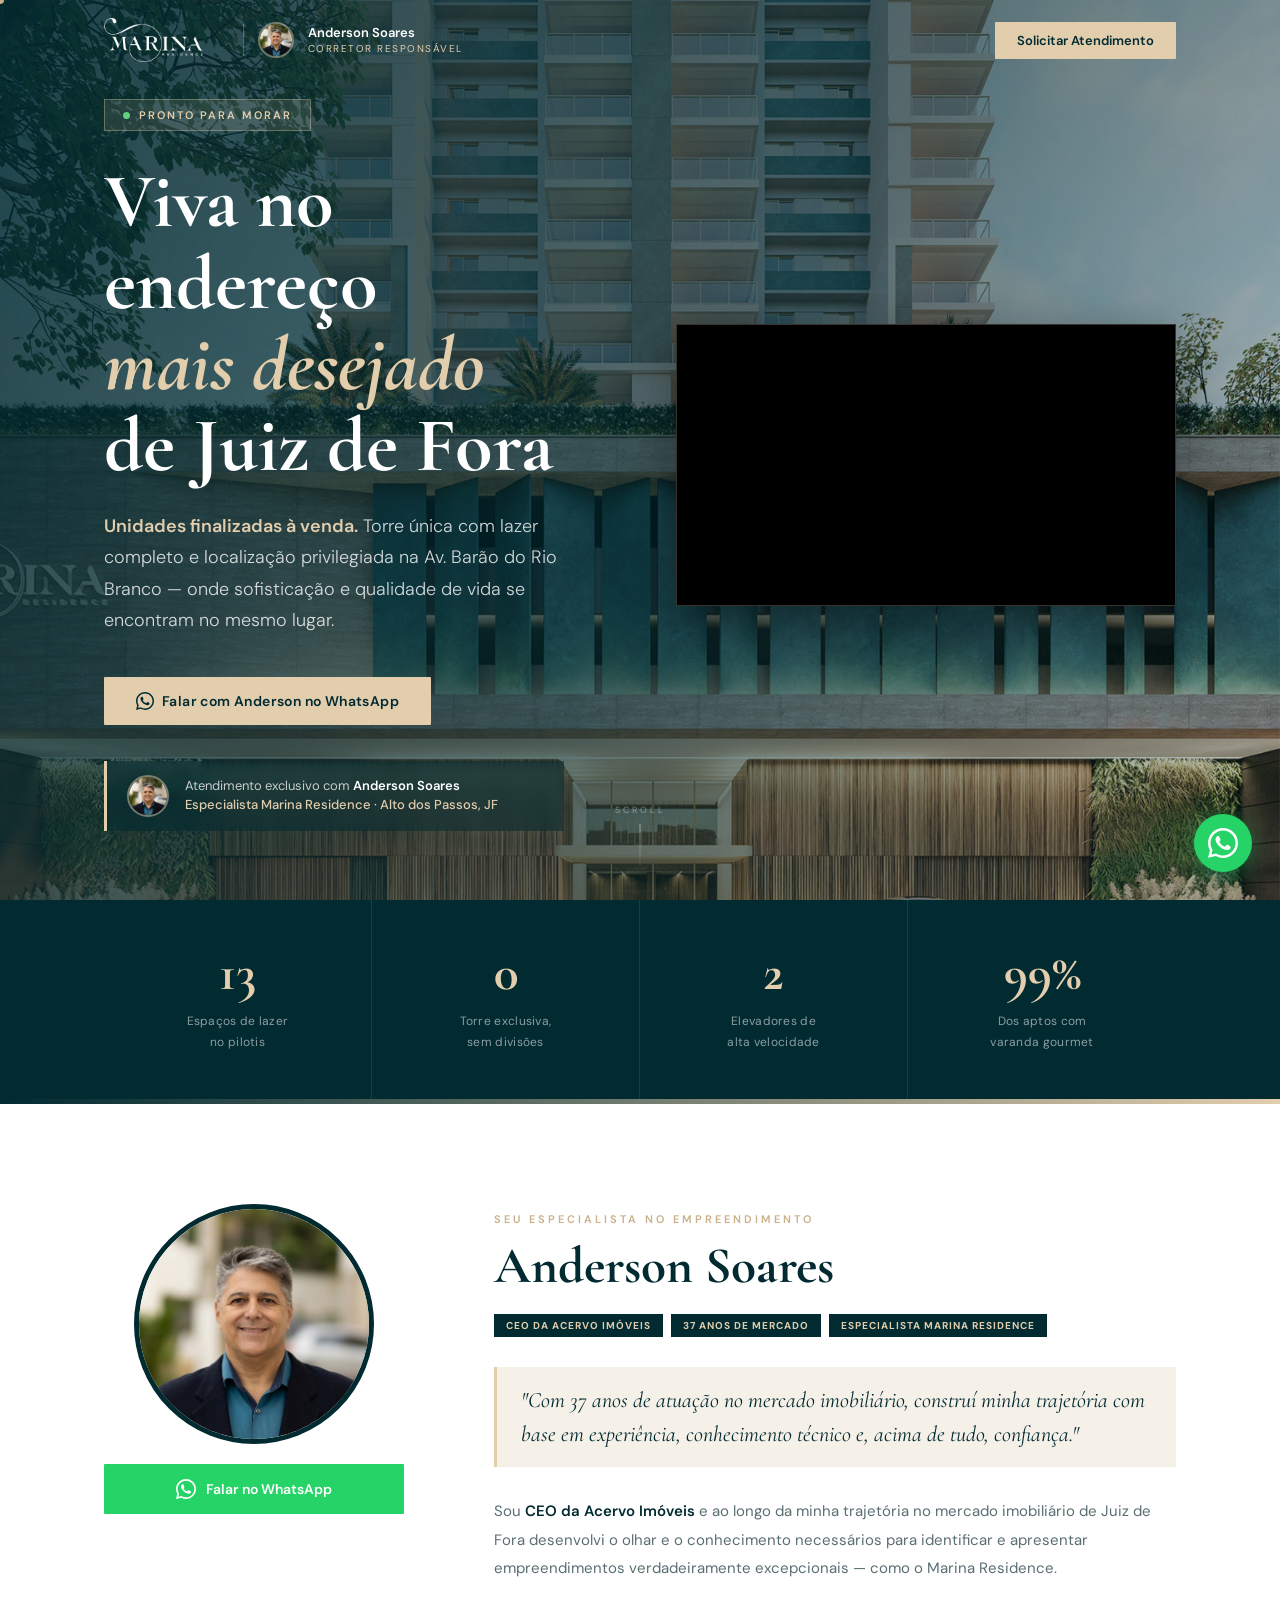
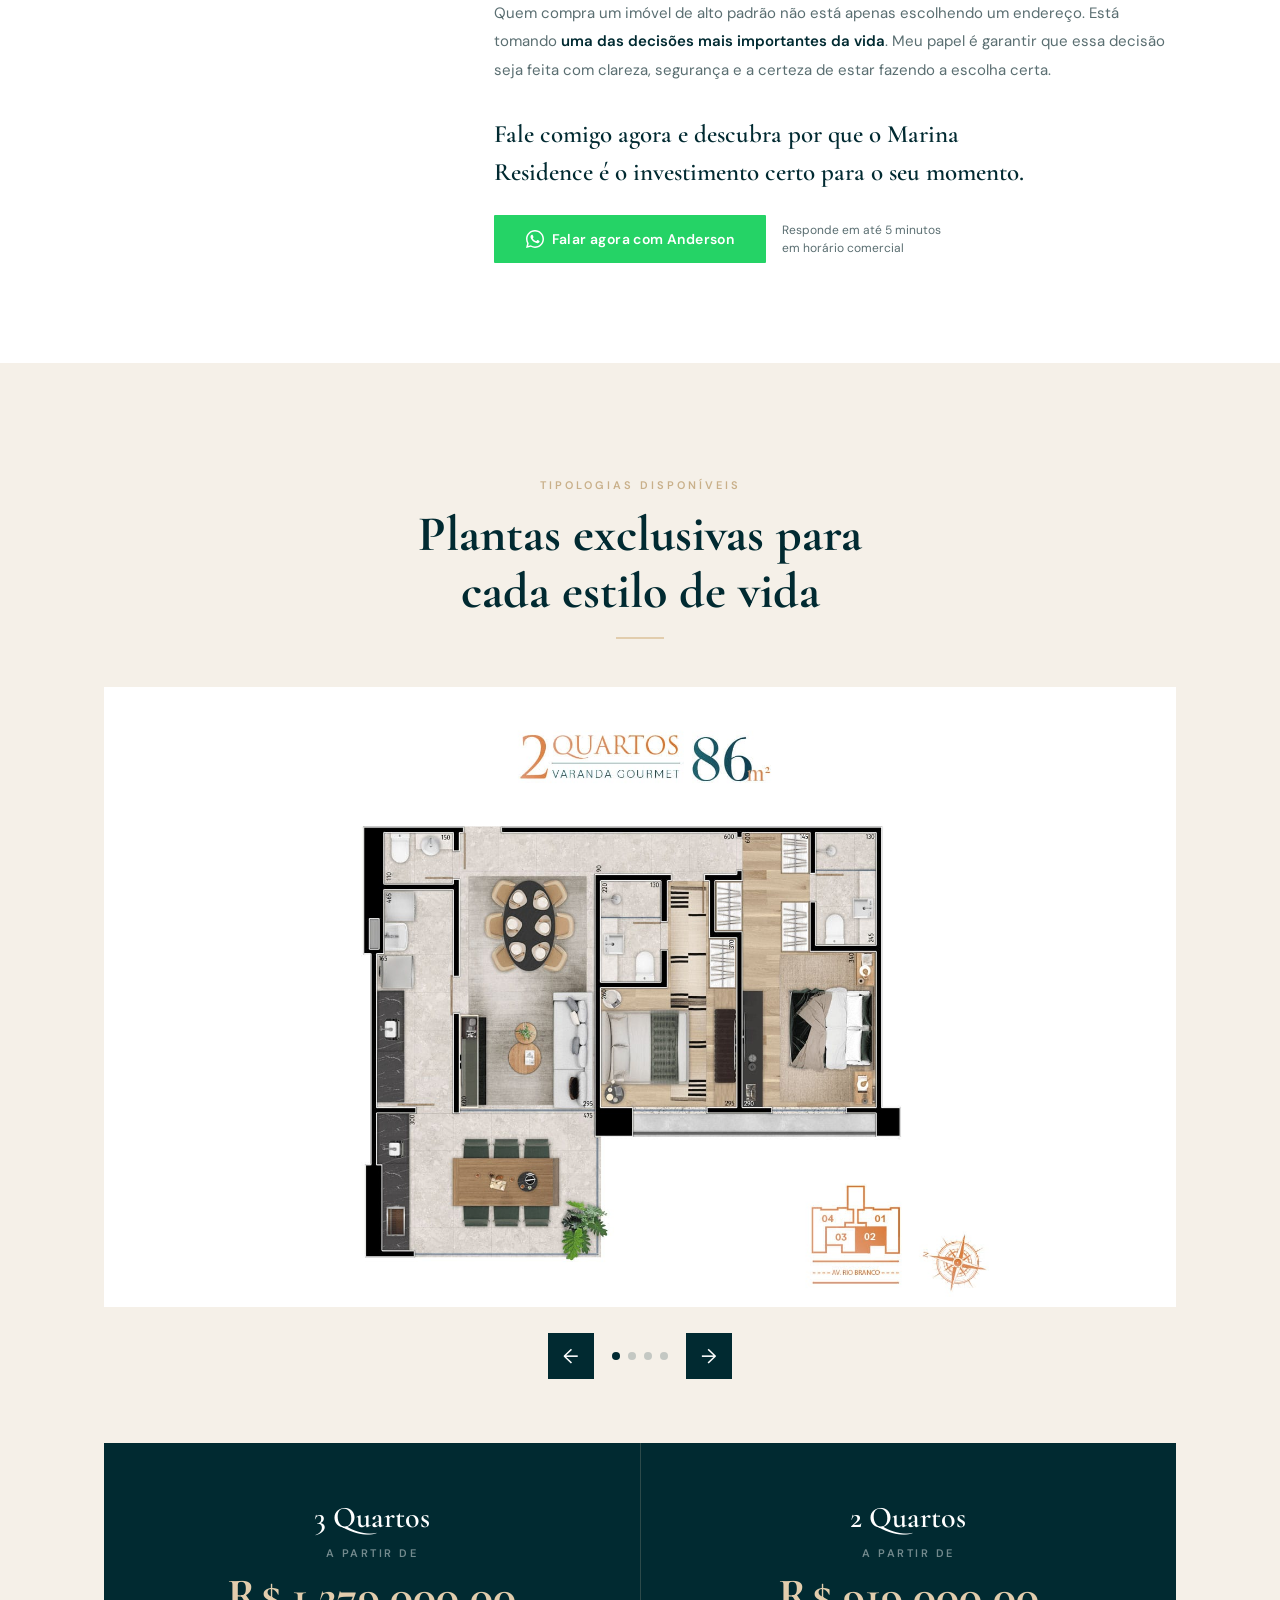
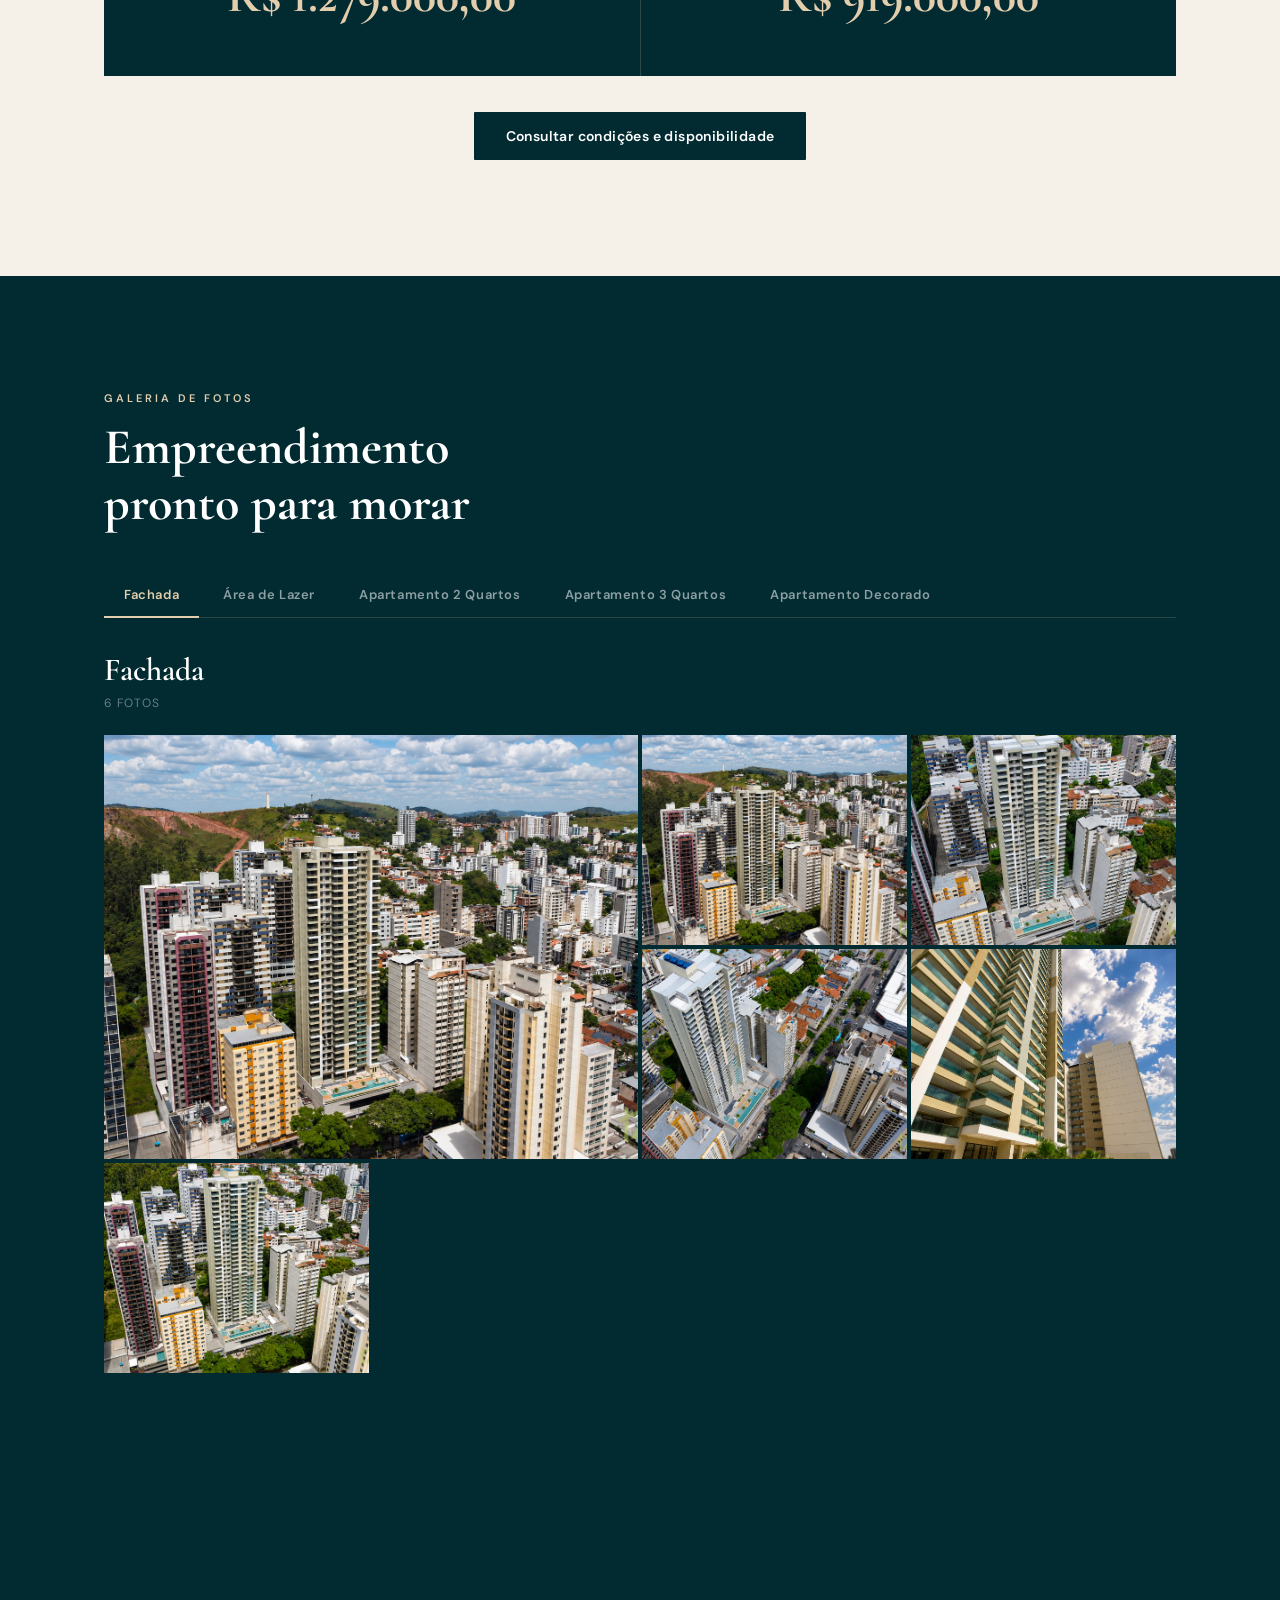
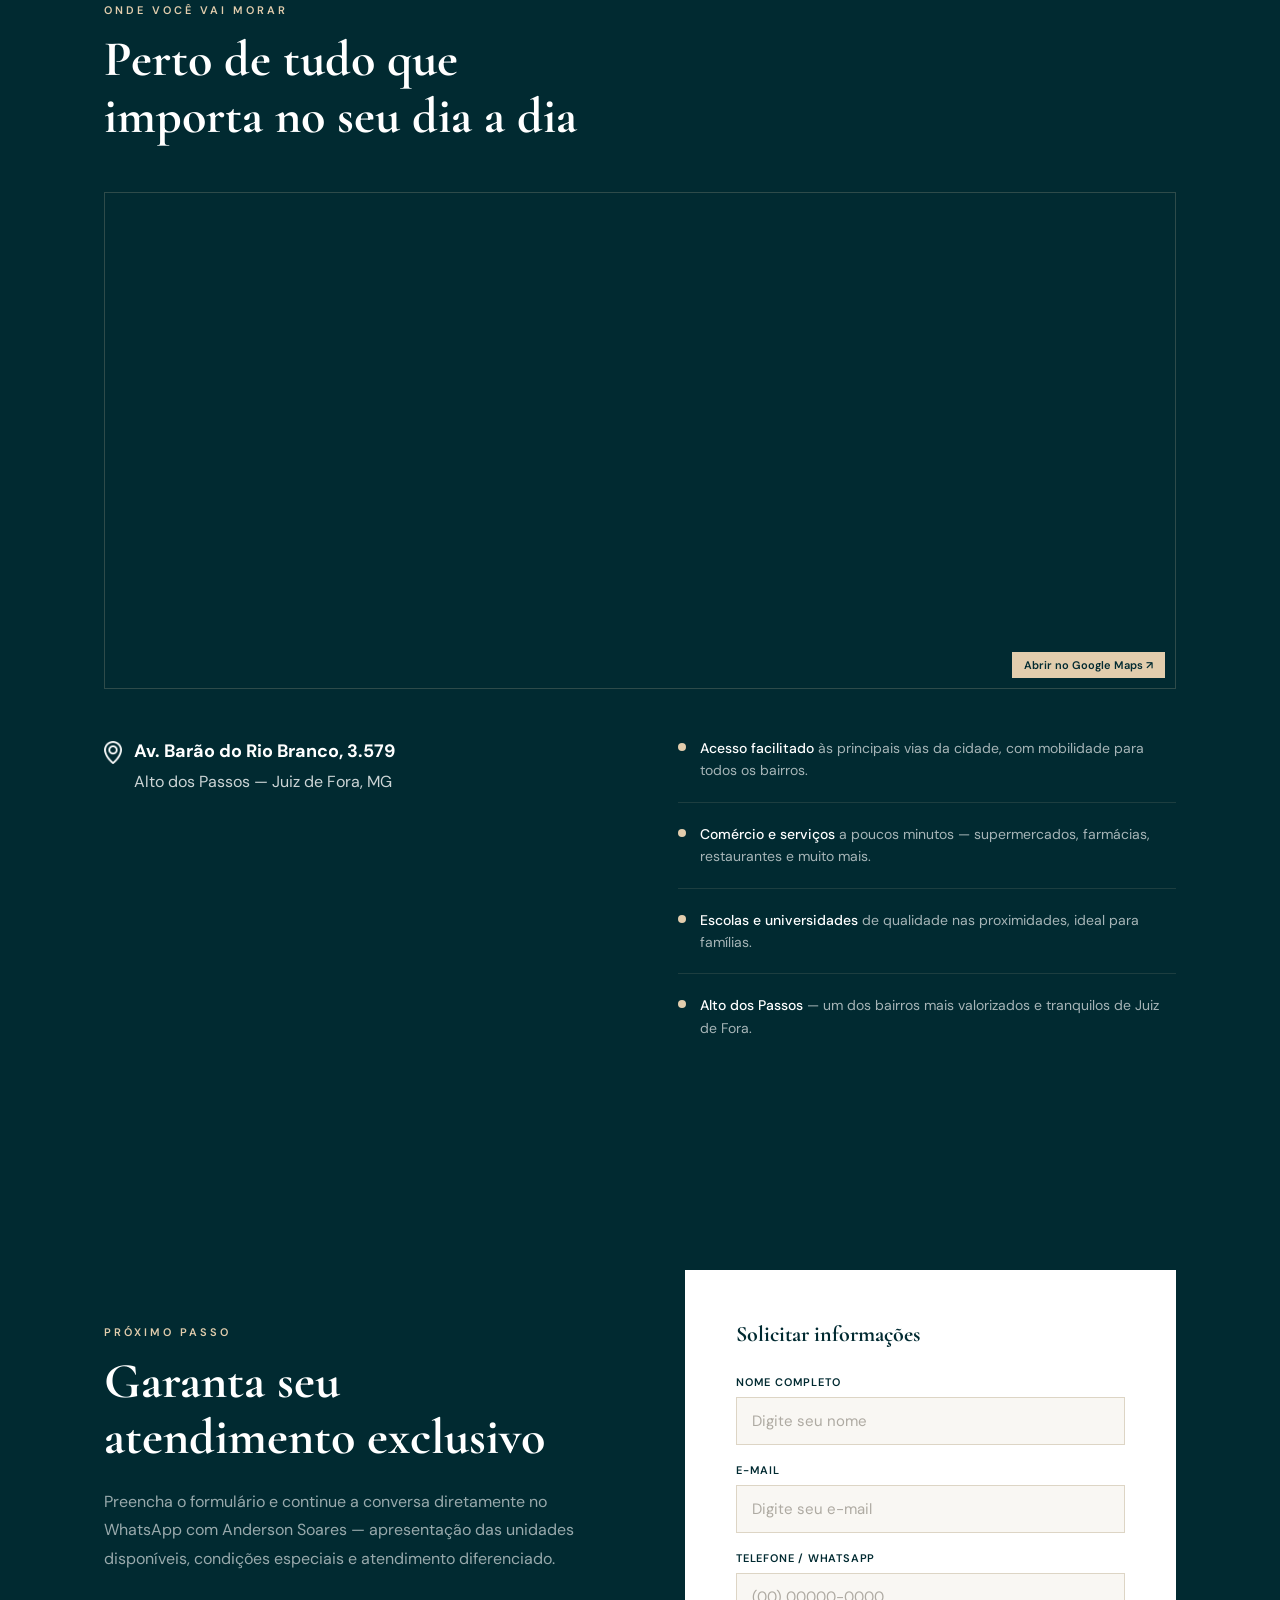
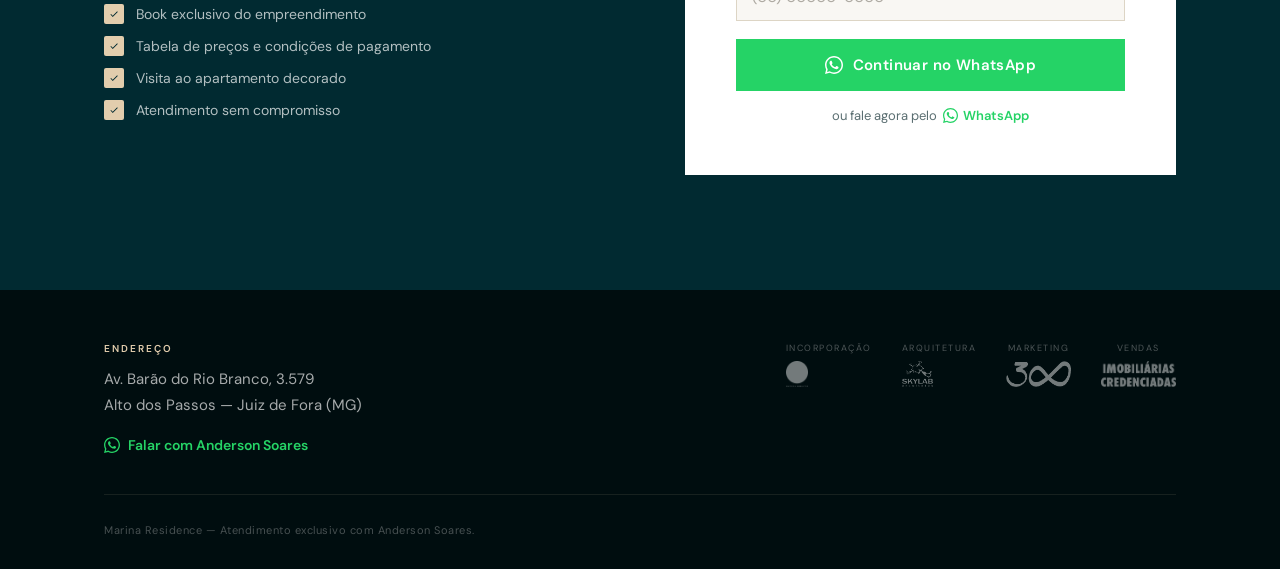
==== index.html @ b951df53 "Adiciona index.html para a LP abrir na URL raiz do GitHub Pages Co-Authored-By: Claude Fable 5 <nore" ====
<!DOCTYPE html>
<html lang="pt-br">
<head>
    <meta charset="UTF-8">
    <meta name="viewport" content="width=device-width, initial-scale=1.0">
    <title>Marina Residence — Pronto para Morar | Av. Rio Branco, Juiz de Fora | Anderson Soares</title>
    <meta name="description" content="Marina Residence — pronto para morar. Unidades finalizadas à venda na Av. Barão do Rio Branco, Alto dos Passos, Juiz de Fora. Atendimento exclusivo com Anderson Soares, CEO da Acervo Imóveis.">
    <meta property="og:type" content="website">
    <meta property="og:title" content="Marina Residence — Pronto para Morar | Anderson Soares">
    <meta property="og:description" content="Unidades finalizadas à venda. Torre única com lazer completo no Alto dos Passos. Atendimento exclusivo com Anderson Soares.">
    <meta property="og:image" content="./fotos/fachada-1.jpg">
    <link rel="preconnect" href="https://fonts.googleapis.com">
    <link rel="preconnect" href="https://fonts.gstatic.com" crossorigin>
    <link href="https://fonts.googleapis.com/css2?family=Cormorant+Garamond:ital,wght@0,400;0,500;0,600;0,700;1,400;1,600&family=DM+Sans:wght@300;400;500;600&display=swap" rel="stylesheet">
    <style>
        /* ===== RESET E BASE ===== */
        *, *::before, *::after { box-sizing: border-box; margin: 0; padding: 0; }
        html { scroll-behavior: smooth; }
        body {
            font-family: 'DM Sans', sans-serif;
            color: #1C2B2D;
            background: #F9F7F3; /* off-white — nunca branco puro */
            overflow-x: hidden;
        }
        img { max-width: 100%; height: auto; display: block; }
        a { text-decoration: none; color: inherit; }
        button { font-family: inherit; cursor: pointer; }

        /* ===== VARIÁVEIS CSS ===== */
        :root {
            /* Cores principais */
            --dark:       #012A31;  /* verde-petróleo profundo */
            --dark-hover: #023540;
            --gold:       #E2CDAD;  /* champagne / dourado envelhecido */
            --gold-dark:  #C9B08A;
            --cream:      #F5F0E8;  /* off-white quente */
            --muted:      #5A6E71;  /* texto secundário */
            /* Espaçamento e grid */
            --pad:        clamp(64px, 9vw, 120px);
            --wrap:       1200px;
        }

        /* ===== CURSOR PERSONALIZADO (apenas dispositivos com hover) ===== */
        @media (hover: hover) {
            * { cursor: none !important; }
            #cursor-dot {
                position: fixed;
                width: 8px; height: 8px;
                background: var(--gold-dark);
                border-radius: 50%;
                pointer-events: none;
                z-index: 9999;
                top: 0; left: 0;
                transform: translate(-50%, -50%);
                transition: width .2s ease, height .2s ease, background .2s ease, opacity .18s ease;
                will-change: left, top;
            }
            #cursor-dot.expanded {
                width: 22px; height: 22px;
                background: rgba(226,205,173,.15);
                border: 1.5px solid var(--gold);
            }
            #cursor-dot.hidden { opacity: 0; }
        }

        /* ===== SCROLL REVEAL ===== */
        [data-reveal] {
            opacity: 0;
            transform: translateY(24px);
            transition: opacity .65s ease, transform .65s ease;
        }
        [data-reveal].in {
            opacity: 1;
            transform: none;
        }
        [data-reveal][data-delay="1"] { transition-delay: .12s; }
        [data-reveal][data-delay="2"] { transition-delay: .24s; }
        [data-reveal][data-delay="3"] { transition-delay: .36s; }
        [data-reveal][data-delay="4"] { transition-delay: .48s; }

        /* ===== LAYOUT ===== */
        .container {
            max-width: var(--wrap);
            margin: 0 auto;
            padding: 0 clamp(20px, 5vw, 64px);
        }

        /* ===== TIPOGRAFIA AUXILIAR ===== */
        .eyebrow {
            display: block;
            font-size: 11px;
            font-weight: 600;
            letter-spacing: 3px;
            text-transform: uppercase;
            color: var(--gold-dark);
            margin-bottom: 14px;
        }
        .eyebrow.light { color: var(--gold); }

        h2.headline {
            font-family: 'Cormorant Garamond', serif;
            font-size: clamp(28px, 4vw, 50px);
            font-weight: 700;
            line-height: 1.13;
            color: var(--dark);
        }
        h2.headline.light { color: #fff; }

        .rule {
            width: 48px;
            height: 2px;
            background: var(--gold);
            margin: 20px 0 32px;
        }

        /* ===== BOTÕES ===== */
        .btn {
            display: inline-flex;
            align-items: center;
            justify-content: center;
            gap: 8px;
            font-family: 'DM Sans', sans-serif;
            font-size: 14px;
            font-weight: 600;
            letter-spacing: .4px;
            padding: 15px 32px;
            border-radius: 1px;
            border: none;
            transition: background .2s, color .2s, transform .15s;
        }
        .btn:hover { transform: translateY(-2px); }
        .btn-gold        { background: var(--gold);  color: var(--dark); }
        .btn-gold:hover  { background: var(--gold-dark); }
        .btn-dark        { background: var(--dark);  color: #fff; }
        .btn-dark:hover  { background: var(--dark-hover); }
        .btn-green       { background: #25D366; color: #fff; }
        .btn-green:hover { background: #1DAA57; }
        .btn svg { width: 18px; height: 18px; fill: currentColor; flex-shrink: 0; }

        /* ===== HEADER ===== */
        #header {
            position: fixed;
            top: 0; left: 0; right: 0;
            z-index: 200;
            padding: 18px 0;
            transition: background .3s, padding .3s, box-shadow .3s;
        }
        #header.stuck {
            background: var(--dark);
            padding: 12px 0;
            box-shadow: 0 2px 24px rgba(0,0,0,.35);
        }
        #header .container {
            display: flex;
            align-items: center;
            justify-content: space-between;
            gap: 20px;
        }
        .h-logo img {
            height: 44px;
            width: auto;
            filter: brightness(0) invert(1);
            transition: height .3s;
        }
        #header.stuck .h-logo img { height: 36px; }

        /* Bloco de identidade do agente no header */
        .h-agent {
            display: flex;
            align-items: center;
            gap: 14px;
            margin-left: 20px;
        }
        .h-sep {
            width: 1px;
            height: 32px;
            background: rgba(255,255,255,.22);
            flex-shrink: 0;
        }
        .h-avatar {
            width: 36px; height: 36px;
            border-radius: 50%;
            border: 2px solid rgba(226,205,173,.45);
            flex-shrink: 0;
            overflow: hidden;
        }
        .h-avatar img { width: 100%; height: 100%; object-fit: cover; object-position: center top; }
        .h-agent-info { display: flex; flex-direction: column; gap: 1px; }
        .h-agent-name {
            font-size: 13px;
            font-weight: 600;
            color: #fff;
            line-height: 1.2;
        }
        .h-agent-role {
            font-size: 10px;
            color: var(--gold);
            letter-spacing: 1.5px;
            text-transform: uppercase;
        }
        .h-right {
            display: flex;
            align-items: center;
            gap: 16px;
            margin-left: auto;
        }
        .h-cta {
            background: var(--gold);
            color: var(--dark);
            font-size: 13px;
            font-weight: 600;
            padding: 10px 22px;
            border-radius: 1px;
            transition: background .2s;
        }
        .h-cta:hover { background: var(--gold-dark); }

        /* ===== HERO ===== */
        #hero {
            position: relative;
            min-height: 100vh;
            min-height: 100svh; /* evita deslocamento pela barra de endereço em mobile */
            display: flex;
            align-items: center;
            overflow: hidden;
        }
        .hero-bg {
            position: absolute;
            inset: 0;
            overflow: hidden;
        }
        .hero-bg img {
            width: 100%;
            height: 120%; /* margem extra para o parallax por scroll */
            object-fit: cover;
            object-position: center 30%;
            will-change: transform;
        }
        .hero-overlay {
            position: absolute;
            inset: 0;
            background: linear-gradient(
                120deg,
                rgba(1,42,49,.88) 0%,
                rgba(1,42,49,.62) 55%,
                rgba(1,42,49,.18) 100%
            );
        }
        /* Grid hero 2 colunas: texto + vídeo */
        .hero-grid {
            position: relative;
            z-index: 2;
            display: grid;
            grid-template-columns: 1fr 500px;
            gap: clamp(32px, 5vw, 64px);
            align-items: center;
            padding-top: 90px;
            padding-bottom: 60px;
        }
        .hero-badge {
            display: inline-flex;
            align-items: center;
            gap: 9px;
            background: rgba(226,205,173,.12);
            border: 1px solid rgba(226,205,173,.35);
            color: var(--gold);
            font-size: 11px;
            font-weight: 600;
            letter-spacing: 2px;
            text-transform: uppercase;
            padding: 8px 18px;
            margin-bottom: 30px;
        }
        .hero-badge::before {
            content: '';
            width: 7px; height: 7px;
            background: #5FCF80;
            border-radius: 50%;
            animation: blink 2s ease-in-out infinite;
        }
        @keyframes blink { 0%,100%{opacity:1} 50%{opacity:.3} }

        .hero-h1 {
            font-family: 'Cormorant Garamond', serif;
            font-size: clamp(40px, 6vw, 78px);
            font-weight: 700;
            color: #fff;
            line-height: 1.06;
            margin-bottom: 24px;
        }
        .hero-h1 em { font-style: italic; color: var(--gold); }
        .hero-sub {
            font-size: clamp(15px, 1.8vw, 18px);
            font-weight: 300;
            color: rgba(255,255,255,.8);
            line-height: 1.75;
            margin-bottom: 40px;
            max-width: 500px;
        }
        .hero-sub strong { font-weight: 600; color: var(--gold); }
        .hero-actions { display: flex; gap: 14px; flex-wrap: wrap; }

        /* Vídeo do empreendimento no hero (16:9, sem autoplay) */
        .hero-video {
            width: 100%;
            aspect-ratio: 16 / 9;
            background: #000;
            box-shadow: 0 16px 56px rgba(0,0,0,.42);
            border: 1px solid rgba(226,205,173,.25);
        }
        .hero-video iframe {
            width: 100%;
            height: 100%;
            border: 0;
            display: block;
        }

        /* Strip de atribuição do agente */
        .hero-agent-strip {
            display: flex;
            align-items: center;
            gap: 16px;
            margin-top: 36px;
            padding: 14px 20px;
            background: rgba(1,42,49,.52);
            border-left: 3px solid var(--gold);
            backdrop-filter: blur(6px);
            max-width: 460px;
        }
        .hero-strip-avatar {
            width: 42px; height: 42px;
            border-radius: 50%;
            border: 2px solid rgba(226,205,173,.5);
            flex-shrink: 0;
            overflow: hidden;
        }
        .hero-strip-avatar img { width: 100%; height: 100%; object-fit: cover; object-position: center top; }
        .hero-strip-txt {
            font-size: 13px;
            color: rgba(255,255,255,.75);
            line-height: 1.45;
        }
        .hero-strip-txt strong { color: #fff; font-weight: 600; }
        .hero-strip-txt span { color: var(--gold); font-weight: 500; }

        /* Indicador de scroll */
        .hero-scroll {
            position: absolute;
            bottom: 32px; left: 50%;
            transform: translateX(-50%);
            z-index: 2;
            display: flex;
            flex-direction: column;
            align-items: center;
            gap: 8px;
        }
        .hero-scroll span {
            font-size: 9px;
            letter-spacing: 3px;
            text-transform: uppercase;
            color: rgba(255,255,255,.4);
        }
        .scroll-bar {
            width: 1px; height: 44px;
            background: linear-gradient(to bottom, rgba(255,255,255,.5), transparent);
            animation: sbar 1.6s ease-in-out infinite;
        }
        @keyframes sbar {
            0%   { transform: scaleY(0); transform-origin: top; }
            49%  { transform: scaleY(1); transform-origin: top; }
            50%  { transform-origin: bottom; }
            100% { transform: scaleY(0); transform-origin: bottom; }
        }

        /* ===== NÚMEROS ===== */
        #numbers { background: var(--dark); }
        .numbers-grid {
            display: grid;
            grid-template-columns: repeat(4, 1fr);
        }
        .n-item {
            padding: 48px 20px;
            text-align: center;
            border-right: 1px solid rgba(226,205,173,.12);
        }
        .n-item:last-child { border-right: none; }
        .n-val {
            font-family: 'Cormorant Garamond', serif;
            font-size: clamp(34px, 4vw, 56px);
            font-weight: 700;
            color: var(--gold);
            display: block;
            line-height: 1;
            margin-bottom: 10px;
        }
        .n-desc {
            font-size: 12px;
            color: rgba(255,255,255,.55);
            letter-spacing: .3px;
            line-height: 1.5;
        }

        /* ===== CORRETOR ===== */
        #corretor {
            background: #fff;
            position: relative;
            overflow: hidden;
        }
        .corretor-accent-bar {
            height: 5px;
            background: linear-gradient(90deg, var(--dark) 0%, var(--gold) 100%);
        }
        .corretor-inner { padding: clamp(56px, 8vw, 100px) 0; }
        .corretor-v2-grid {
            display: grid;
            grid-template-columns: 300px 1fr;
            gap: clamp(48px, 7vw, 96px);
            align-items: start;
        }
        /* Coluna esquerda */
        .corretor-v2-left {
            display: flex;
            flex-direction: column;
            align-items: center;
            gap: 20px;
            position: sticky;
            top: 100px;
        }
        .avatar-lg {
            width: 240px; height: 240px;
            border-radius: 50%;
            overflow: hidden;
            border: 5px solid var(--dark);
            flex-shrink: 0;
        }
        .avatar-lg img { width: 100%; height: 100%; object-fit: cover; object-position: center top; }
        .corretor-cta-stack { display: flex; flex-direction: column; gap: 10px; width: 100%; }
        .btn-wa-lg {
            display: flex;
            align-items: center;
            justify-content: center;
            gap: 10px;
            padding: 15px 20px;
            background: #25D366;
            color: #fff;
            font-family: 'DM Sans', sans-serif;
            font-size: 14px;
            font-weight: 600;
            border-radius: 1px;
            border: none;
            transition: background .2s, transform .15s;
            cursor: pointer;
        }
        .btn-wa-lg:hover { background: #1DAA57; transform: translateY(-2px); }
        .btn-wa-lg svg { width: 20px; height: 20px; fill: #fff; flex-shrink: 0; }
        /* Coluna direita */
        .corretor-v2-right { padding-top: 8px; }
        .corretor-v2-name {
            font-family: 'Cormorant Garamond', serif;
            font-size: clamp(32px, 4vw, 52px);
            font-weight: 700;
            color: var(--dark);
            line-height: 1.05;
            margin-bottom: 20px;
        }
        .corretor-v2-tags { display: flex; gap: 8px; flex-wrap: wrap; margin-bottom: 30px; }
        .c-tag {
            background: var(--dark);
            color: var(--gold);
            font-size: 10px;
            font-weight: 700;
            letter-spacing: 1px;
            padding: 5px 12px;
            text-transform: uppercase;
        }
        .corretor-pullquote {
            border-left: 3px solid var(--gold);
            padding: 16px 24px;
            margin-bottom: 30px;
            background: var(--cream);
        }
        .corretor-pullquote p {
            font-family: 'Cormorant Garamond', serif;
            font-size: clamp(18px, 2.2vw, 22px);
            font-style: italic;
            color: var(--dark);
            line-height: 1.55;
        }
        .corretor-v2-bio { display: flex; flex-direction: column; gap: 16px; margin-bottom: 32px; }
        .corretor-v2-bio p { font-size: 15px; color: var(--muted); line-height: 1.9; }
        .corretor-v2-bio p strong { color: var(--dark); font-weight: 600; }
        .corretor-cta-frase {
            font-family: 'Cormorant Garamond', serif;
            font-size: clamp(19px, 2.4vw, 25px);
            font-weight: 600;
            color: var(--dark);
            line-height: 1.5;
            margin-bottom: 24px;
            max-width: 560px;
        }
        .corretor-v2-cta { display: flex; align-items: center; gap: 16px; flex-wrap: wrap; }
        .corretor-v2-note { font-size: 12px; color: var(--muted); line-height: 1.5; }

        /* ===== PLANTAS ===== */
        #plantas { padding: var(--pad) 0; background: var(--cream); }
        .plantas-head { text-align: center; margin-bottom: 48px; }
        .plantas-head .rule { margin: 18px auto 0; }
        .slider { position: relative; overflow: hidden; }
        .slider-track { display: flex; transition: transform .42s ease; }
        .slide { min-width: 100%; }
        .slide img { width: 100%; max-height: 620px; object-fit: contain; background: #fff; }
        .slider-ctrl {
            display: flex;
            align-items: center;
            justify-content: center;
            gap: 18px;
            margin-top: 26px;
        }
        .s-btn {
            width: 46px; height: 46px;
            background: var(--dark);
            border: none;
            color: #fff;
            font-size: 20px;
            display: flex;
            align-items: center;
            justify-content: center;
            cursor: pointer;
            transition: background .2s;
        }
        .s-btn:hover { background: var(--gold-dark); }
        .s-dots { display: flex; gap: 8px; }
        .s-dot {
            width: 8px; height: 8px;
            border-radius: 50%;
            background: rgba(1,42,49,.2);
            border: none;
            cursor: pointer;
            transition: background .2s;
        }
        .s-dot.on { background: var(--dark); }

        /* Valores das unidades disponíveis */
        .plantas-precos {
            margin-top: 64px;
            background: var(--dark);
            display: grid;
            grid-template-columns: 1fr 1px 1fr;
            align-items: stretch;
        }
        .preco-card {
            padding: clamp(36px, 5vw, 56px) clamp(24px, 4vw, 48px);
            text-align: center;
        }
        .preco-sep { background: rgba(226,205,173,.2); }
        .preco-tipo {
            display: block;
            font-family: 'Cormorant Garamond', serif;
            font-size: clamp(22px, 2.6vw, 30px);
            font-weight: 600;
            color: #fff;
            margin-bottom: 10px;
        }
        .preco-label {
            display: block;
            font-size: 11px;
            font-weight: 600;
            letter-spacing: 2.5px;
            text-transform: uppercase;
            color: rgba(255,255,255,.45);
            margin-bottom: 12px;
        }
        .preco-valor {
            display: block;
            font-family: 'Cormorant Garamond', serif;
            font-size: clamp(32px, 4vw, 48px);
            font-weight: 700;
            color: var(--gold);
            line-height: 1;
        }
        .plantas-cta { text-align: center; margin-top: 36px; }

        /* ===== GALERIA (5 galerias com abas) ===== */
        #galeria { padding: var(--pad) 0; background: var(--dark); }
        .galeria-head { margin-bottom: 40px; }
        .gal-tabs {
            display: flex;
            gap: 4px;
            flex-wrap: wrap;
            margin-bottom: 32px;
            border-bottom: 1px solid rgba(226,205,173,.18);
        }
        .gal-tab {
            background: transparent;
            border: none;
            color: rgba(255,255,255,.55);
            font-family: 'DM Sans', sans-serif;
            font-size: 13px;
            font-weight: 600;
            letter-spacing: .6px;
            padding: 14px 20px;
            position: relative;
            white-space: nowrap; /* título da aba sempre em linha única */
            transition: color .25s;
        }
        .gal-tab::after {
            content: '';
            position: absolute;
            left: 0; right: 0; bottom: -1px;
            height: 2px;
            background: var(--gold);
            transform: scaleX(0);
            transition: transform .3s ease;
        }
        .gal-tab:hover { color: #fff; }
        .gal-tab.on { color: var(--gold); }
        .gal-tab.on::after { transform: scaleX(1); }
        .gal-title {
            font-family: 'Cormorant Garamond', serif;
            font-size: clamp(22px, 2.8vw, 32px);
            font-weight: 600;
            color: #fff;
            margin-bottom: 6px;
        }
        .gal-count {
            font-size: 12px;
            color: rgba(255,255,255,.4);
            letter-spacing: 1px;
            text-transform: uppercase;
            margin-bottom: 24px;
            display: block;
        }
        .ng-grid {
            display: none;
            grid-template-columns: repeat(4, 1fr);
            grid-auto-rows: 210px;
            gap: 4px;
        }
        .ng-grid.on { display: grid; }
        .ng-grid .g-item:first-child { grid-column: span 2; grid-row: span 2; }
        .g-item { position: relative; overflow: hidden; cursor: pointer; background: #0A1F23; }
        .g-item img {
            width: 100%; height: 100%;
            object-fit: cover;
            transition: transform .55s ease;
        }
        .g-item:hover img { transform: scale(1.05); }
        .g-over {
            position: absolute;
            inset: 0;
            background: rgba(1,42,49,0);
            display: flex;
            align-items: flex-end;
            padding: 16px;
            transition: background .35s;
        }
        .g-item:hover .g-over { background: rgba(1,42,49,.52); }
        .g-cap {
            color: #fff;
            font-size: 13px;
            font-weight: 500;
            opacity: 0;
            transform: translateY(6px);
            transition: opacity .3s, transform .3s;
        }
        .g-item:hover .g-cap { opacity: 1; transform: none; }

        /* Lightbox */
        #lb {
            display: none;
            position: fixed;
            inset: 0;
            background: rgba(0,0,0,.93);
            z-index: 500;
            align-items: center;
            justify-content: center;
            flex-direction: column;
        }
        #lb.open { display: flex; }
        #lb img { max-width: 90vw; max-height: 80vh; object-fit: contain; }
        #lb-cap {
            color: rgba(255,255,255,.75);
            font-size: 14px;
            margin-top: 16px;
            letter-spacing: .4px;
        }
        #lb-close {
            position: absolute;
            top: 20px; right: 24px;
            background: none;
            border: none;
            color: rgba(255,255,255,.7);
            font-size: 40px;
            line-height: 1;
            cursor: pointer;
            transition: color .2s;
        }
        #lb-close:hover { color: #fff; }
        #lb-prev, #lb-next {
            position: absolute;
            top: 50%;
            transform: translateY(-50%);
            background: rgba(255,255,255,.08);
            border: none;
            color: rgba(255,255,255,.7);
            font-size: 28px;
            padding: 16px 20px;
            cursor: pointer;
            transition: background .2s, color .2s;
        }
        #lb-prev:hover, #lb-next:hover { background: rgba(255,255,255,.18); color: #fff; }
        #lb-prev { left: 16px; }
        #lb-next { right: 16px; }

        /* ===== LOCALIZAÇÃO ===== */
        #localizacao { padding: var(--pad) 0; background: var(--dark); }
        .map-wrap {
            margin-top: 48px;
            position: relative;
            border: 1px solid rgba(226,205,173,.2);
        }
        .map-wrap iframe {
            width: 100%;
            height: clamp(420px, 55vh, 580px);
            border: 0;
            display: block;
        }
        .map-hint {
            position: absolute;
            bottom: 10px; right: 10px;
            background: var(--gold);
            color: var(--dark);
            font-size: 11px;
            font-weight: 600;
            padding: 6px 12px;
        }
        .map-info {
            display: grid;
            grid-template-columns: 1fr 1fr;
            gap: clamp(36px, 6vw, 80px);
            align-items: start;
            margin-top: 48px;
        }
        .map-addr { display: flex; gap: 12px; align-items: flex-start; }
        .map-addr img { width: 18px; margin-top: 4px; }
        .map-addr-txt { font-size: 16px; color: rgba(255,255,255,.8); line-height: 1.65; }
        .map-addr-txt strong { display: block; font-size: 18px; color: #fff; margin-bottom: 2px; }
        .map-points { display: flex; flex-direction: column; gap: 20px; }
        .map-pt {
            display: flex;
            align-items: flex-start;
            gap: 14px;
            padding-bottom: 20px;
            border-bottom: 1px solid rgba(226,205,173,.12);
        }
        .map-pt:last-child { border-bottom: none; padding-bottom: 0; }
        .map-dot {
            width: 8px; height: 8px;
            min-width: 8px;
            background: var(--gold);
            border-radius: 50%;
            margin-top: 6px;
        }
        .map-pt-txt { font-size: 14px; color: rgba(255,255,255,.65); line-height: 1.6; }
        .map-pt-txt strong { color: #fff; font-weight: 500; }

        /* ===== FORMULÁRIO ===== */
        #formulario { padding: var(--pad) 0; background: var(--dark); }
        .form-grid {
            display: grid;
            grid-template-columns: 1fr 1fr;
            gap: clamp(40px, 7vw, 96px);
            align-items: center;
        }
        .form-left p { color: rgba(255,255,255,.6); font-size: 16px; line-height: 1.8; margin: 22px 0 30px; }
        .f-benefits { display: flex; flex-direction: column; gap: 12px; }
        .f-ben { display: flex; align-items: center; gap: 12px; font-size: 14px; color: rgba(255,255,255,.7); }
        .f-check {
            width: 20px; height: 20px;
            min-width: 20px;
            background: var(--gold);
            border-radius: 2px; /* quadrado — mais editorial que círculo */
            display: flex;
            align-items: center;
            justify-content: center;
        }
        .f-check svg { width: 10px; height: 10px; fill: var(--dark); }
        .form-card { background: #fff; padding: clamp(30px, 4vw, 52px); }
        .form-card-title {
            font-family: 'Cormorant Garamond', serif;
            font-size: 22px;
            font-weight: 700;
            color: var(--dark);
            margin-bottom: 28px;
        }
        .field { margin-bottom: 18px; }
        .field label {
            display: block;
            font-size: 11px;
            font-weight: 600;
            color: var(--dark);
            letter-spacing: .8px;
            text-transform: uppercase;
            margin-bottom: 8px;
        }
        .field input {
            width: 100%;
            padding: 13px 15px;
            border: 1px solid #DDD5C5;
            background: #F9F7F3;
            font-family: 'DM Sans', sans-serif;
            font-size: 15px;
            color: var(--dark);
            outline: none;
            -webkit-appearance: none;
            border-radius: 0;
            transition: border-color .2s, background .2s;
        }
        .field input:focus { border-color: var(--dark); background: #fff; }
        .field input::placeholder { color: #AEAAA2; }
        .btn-submit {
            width: 100%;
            padding: 16px;
            background: #25D366;
            color: #fff;
            border: none;
            font-family: 'DM Sans', sans-serif;
            font-size: 15px;
            font-weight: 600;
            cursor: pointer;
            letter-spacing: .4px;
            margin-top: 6px;
            display: flex;
            align-items: center;
            justify-content: center;
            gap: 10px;
            transition: background .2s, transform .15s;
        }
        .btn-submit:hover { background: #1DAA57; transform: translateY(-1px); }
        .btn-submit svg { width: 18px; height: 18px; fill: #fff; flex-shrink: 0; }
        .form-wa-alt {
            display: flex;
            align-items: center;
            justify-content: center;
            gap: 6px;
            margin-top: 16px;
            font-size: 13px;
            color: var(--muted);
        }
        .form-wa-alt a { color: #25D366; font-weight: 600; display: flex; align-items: center; gap: 5px; }
        .form-wa-alt svg { width: 15px; height: 15px; fill: #25D366; }

        /* ===== WHATSAPP FLUTUANTE ===== */
        #wa-float {
            position: fixed;
            bottom: 28px; right: 28px;
            z-index: 300;
            width: 58px; height: 58px;
            background: #25D366;
            border-radius: 50%;
            display: flex;
            align-items: center;
            justify-content: center;
            box-shadow: 0 4px 22px rgba(37,211,102,.38);
            transition: transform .2s, box-shadow .2s;
        }
        #wa-float:hover { transform: scale(1.1); box-shadow: 0 6px 30px rgba(37,211,102,.55); }
        #wa-float svg { width: 30px; height: 30px; fill: #fff; }

        /* ===== FOOTER ===== */
        footer { background: #000D0F; padding: 52px 0 32px; }
        .ft-inner {
            display: grid;
            grid-template-columns: 1fr auto;
            gap: 40px;
            align-items: start;
            padding-bottom: 36px;
            border-bottom: 1px solid rgba(226,205,173,.1);
            margin-bottom: 28px;
        }
        .ft-label {
            font-size: 10px;
            font-weight: 600;
            letter-spacing: 2px;
            text-transform: uppercase;
            color: var(--gold);
            margin-bottom: 12px;
        }
        .ft-addr a { font-size: 15px; color: rgba(255,255,255,.65); line-height: 1.7; transition: color .2s; }
        .ft-addr a:hover { color: var(--gold); }
        .ft-contact { margin-top: 18px; }
        .ft-contact a {
            display: inline-flex;
            align-items: center;
            gap: 8px;
            font-size: 14px;
            font-weight: 600;
            color: #25D366;
            transition: color .2s;
        }
        .ft-contact a:hover { color: #5FE58C; }
        .ft-contact svg { width: 16px; height: 16px; fill: currentColor; }
        .ft-logos { display: flex; gap: 30px; align-items: center; flex-wrap: wrap; justify-content: flex-end; }
        .ft-logo { text-align: center; }
        .ft-logo-sub {
            font-size: 9px;
            color: rgba(255,255,255,.3);
            letter-spacing: 1.5px;
            text-transform: uppercase;
            margin-bottom: 7px;
        }
        .ft-logo img {
            height: 26px;
            width: auto;
            filter: brightness(0) invert(1);
            opacity: .45;
            transition: opacity .2s;
        }
        .ft-logo:hover img { opacity: 1; }
        .ft-bottom { font-size: 11px; color: rgba(255,255,255,.28); letter-spacing: .5px; }

        /* ===== RESPONSIVO ===== */
        @media (max-width: 1024px) {
            .hero-grid { grid-template-columns: 1fr 420px; }
            .corretor-v2-grid { grid-template-columns: 260px 1fr; }
            .corretor-v2-left { position: static; }
            .ng-grid { grid-template-columns: repeat(3, 1fr); }
        }
        @media (max-width: 768px) {
            .hero-grid { grid-template-columns: 1fr; padding-bottom: 40px; }
            .numbers-grid { grid-template-columns: repeat(2,1fr); }
            .n-item:nth-child(2) { border-right: none; }
            .n-item:nth-child(3),.n-item:nth-child(4) { border-top: 1px solid rgba(226,205,173,.12); }
            .corretor-v2-grid { grid-template-columns: 1fr; }
            .corretor-v2-left { flex-direction: row; flex-wrap: wrap; justify-content: center; }
            .plantas-precos { grid-template-columns: 1fr; }
            .preco-sep { height: 1px; width: 100%; }
            .ng-grid { grid-template-columns: repeat(2, 1fr); grid-auto-rows: 170px; }
            .map-info { grid-template-columns: 1fr; }
            .form-grid { grid-template-columns: 1fr; }
            .ft-inner { grid-template-columns: 1fr; }
            .ft-logos { justify-content: flex-start; }
            .h-cta { display: none; }
            .h-agent-info { display: none; }
            .hero-agent-strip { max-width: 100%; }
        }
        @media (max-width: 520px) {
            .ng-grid { grid-template-columns: 1fr 1fr; grid-auto-rows: 140px; }
            .corretor-v2-left { flex-direction: column; align-items: center; }
            .avatar-lg { width: 180px; height: 180px; }
            .hero-actions { flex-direction: column; }
            .hero-actions .btn { justify-content: center; }
            .h-agent { display: none; }
            .gal-tab { padding: 12px 12px; font-size: 12px; }
        }
    </style>
</head>
<body>

<!-- Cursor personalizado (visível apenas em desktop com mouse) -->
<div id="cursor-dot" aria-hidden="true"></div>

<!-- ╔══════════════════════════════════╗ -->
<!-- ║            HEADER               ║ -->
<!-- ╚══════════════════════════════════╝ -->
<header id="header">
    <div class="container">
        <a href="#hero" class="h-logo">
            <img src="./Marina Residence codigofonte_files/logo-marina-residence.png" alt="Marina Residence">
        </a>

        <div class="h-agent">
            <div class="h-sep"></div>
            <div class="h-avatar">
                <img src="./fotos/anderson-soares.jpeg" alt="Anderson Soares">
            </div>
            <div class="h-agent-info">
                <span class="h-agent-name">Anderson Soares</span>
                <span class="h-agent-role">Corretor Responsável</span>
            </div>
        </div>

        <div class="h-right">
            <a href="https://wa.me/553240098000" target="_blank" rel="noopener" class="h-cta">Solicitar Atendimento</a>
        </div>
    </div>
</header>

<!-- ╔══════════════════════════════════╗ -->
<!-- ║       DOBRA 1 — HERO            ║ -->
<!-- ╚══════════════════════════════════╝ -->
<section id="hero">
    <div class="hero-bg">
        <img src="./Marina Residence codigofonte_files/background-hero.jpg" alt="Marina Residence — vista externa, Juiz de Fora">
    </div>
    <div class="hero-overlay"></div>
    <div class="container">
        <div class="hero-grid">

            <!-- Esquerda: headline + CTA -->
            <div class="hero-body">
                <div class="hero-badge">Pronto para morar</div>
                <h1 class="hero-h1">
                    Viva no endereço<br><em>mais desejado</em><br>de Juiz de Fora
                </h1>
                <p class="hero-sub">
                    <strong>Unidades finalizadas à venda.</strong> Torre única com lazer completo
                    e localização privilegiada na Av. Barão do Rio Branco — onde sofisticação
                    e qualidade de vida se encontram no mesmo lugar.
                </p>
                <div class="hero-actions">
                    <a href="https://wa.me/553240098000" target="_blank" rel="noopener" class="btn btn-gold">
                        <svg viewBox="0 0 24 24">
                            <path d="M17.472 14.382c-.297-.149-1.758-.867-2.03-.967-.273-.099-.471-.148-.67.15-.197.297-.767.966-.94 1.164-.173.199-.347.223-.644.075-.297-.15-1.255-.463-2.39-1.475-.883-.788-1.48-1.761-1.653-2.059-.173-.297-.018-.458.13-.606.134-.133.298-.347.446-.52.149-.174.198-.298.298-.497.099-.198.05-.371-.025-.52-.075-.149-.669-1.612-.916-2.207-.242-.579-.487-.5-.669-.51-.173-.008-.371-.01-.57-.01-.198 0-.52.074-.792.372-.272.297-1.04 1.016-1.04 2.479 0 1.462 1.065 2.875 1.213 3.074.149.198 2.096 3.2 5.077 4.487.709.306 1.262.489 1.694.625.712.227 1.36.195 1.871.118.571-.085 1.758-.719 2.006-1.413.248-.694.248-1.289.173-1.413-.074-.124-.272-.198-.57-.347z"/>
                            <path d="M12 0C5.373 0 0 5.373 0 12c0 2.127.558 4.122 1.529 5.856L.057 23.875l6.196-1.449A11.934 11.934 0 0012 24c6.627 0 12-5.373 12-12S18.627 0 12 0zm0 22c-1.891 0-3.663-.518-5.179-1.421l-.371-.22-3.678.86.874-3.595-.241-.389A9.955 9.955 0 012 12C2 6.477 6.477 2 12 2s10 4.477 10 10-4.477 10-10 10z"/>
                        </svg>
                        Falar com Anderson no WhatsApp
                    </a>
                </div>

                <!-- Strip de atribuição do agente -->
                <div class="hero-agent-strip">
                    <div class="hero-strip-avatar">
                        <img src="./fotos/anderson-soares.jpeg" alt="Anderson Soares">
                    </div>
                    <div class="hero-strip-txt">
                        Atendimento exclusivo com <strong>Anderson Soares</strong><br>
                        <span>Especialista Marina Residence · Alto dos Passos, JF</span>
                    </div>
                </div>
            </div>

            <!-- Direita: vídeo do empreendimento (16:9, sem autoplay) -->
            <div class="hero-video">
                <iframe
                    src="https://www.youtube.com/embed/Rkh85oMoVg0?rel=0"
                    title="Marina Residence — conheça o empreendimento"
                    loading="lazy"
                    allow="accelerometer; clipboard-write; encrypted-media; gyroscope; picture-in-picture; web-share"
                    referrerpolicy="strict-origin-when-cross-origin"
                    allowfullscreen></iframe>
            </div>

        </div>
    </div>
    <div class="hero-scroll">
        <span>Scroll</span>
        <div class="scroll-bar"></div>
    </div>
</section>

<!-- ╔══════════════════════════════════╗ -->
<!-- ║            NUMBERS              ║ -->
<!-- ╚══════════════════════════════════╝ -->
<section id="numbers">
    <div class="container">
        <div class="numbers-grid">
            <div class="n-item">
                <span class="n-val" data-target="14" data-suffix="">14</span>
                <span class="n-desc">Espaços de lazer<br>no pilotis</span>
            </div>
            <div class="n-item">
                <span class="n-val" data-target="1" data-suffix="">1</span>
                <span class="n-desc">Torre exclusiva,<br>sem divisões</span>
            </div>
            <div class="n-item">
                <span class="n-val" data-target="3" data-suffix="">3</span>
                <span class="n-desc">Elevadores de<br>alta velocidade</span>
            </div>
            <div class="n-item">
                <span class="n-val" data-target="100" data-suffix="%">100%</span>
                <span class="n-desc">Dos aptos com<br>varanda gourmet</span>
            </div>
        </div>
    </div>
</section>

<!-- ╔══════════════════════════════════╗ -->
<!-- ║   DOBRA 2 — ANDERSON SOARES     ║ -->
<!-- ╚══════════════════════════════════╝ -->
<section id="corretor">
    <div class="corretor-accent-bar"></div>
    <div class="corretor-inner">
        <div class="container">
            <div class="corretor-v2-grid">

                <!-- Esquerda: foto + CTA -->
                <div class="corretor-v2-left" data-reveal>
                    <div class="avatar-lg">
                        <img src="./fotos/anderson-soares.jpeg" alt="Anderson Soares — CEO da Acervo Imóveis">
                    </div>
                    <div class="corretor-cta-stack">
                        <a href="https://wa.me/553240098000" target="_blank" rel="noopener" class="btn-wa-lg">
                            <svg viewBox="0 0 24 24">
                                <path d="M17.472 14.382c-.297-.149-1.758-.867-2.03-.967-.273-.099-.471-.148-.67.15-.197.297-.767.966-.94 1.164-.173.199-.347.223-.644.075-.297-.15-1.255-.463-2.39-1.475-.883-.788-1.48-1.761-1.653-2.059-.173-.297-.018-.458.13-.606.134-.133.298-.347.446-.52.149-.174.198-.298.298-.497.099-.198.05-.371-.025-.52-.075-.149-.669-1.612-.916-2.207-.242-.579-.487-.5-.669-.51-.173-.008-.371-.01-.57-.01-.198 0-.52.074-.792.372-.272.297-1.04 1.016-1.04 2.479 0 1.462 1.065 2.875 1.213 3.074.149.198 2.096 3.2 5.077 4.487.709.306 1.262.489 1.694.625.712.227 1.36.195 1.871.118.571-.085 1.758-.719 2.006-1.413.248-.694.248-1.289.173-1.413-.074-.124-.272-.198-.57-.347z"/>
                                <path d="M12 0C5.373 0 0 5.373 0 12c0 2.127.558 4.122 1.529 5.856L.057 23.875l6.196-1.449A11.934 11.934 0 0012 24c6.627 0 12-5.373 12-12S18.627 0 12 0zm0 22c-1.891 0-3.663-.518-5.179-1.421l-.371-.22-3.678.86.874-3.595-.241-.389A9.955 9.955 0 012 12C2 6.477 6.477 2 12 2s10 4.477 10 10-4.477 10-10 10z"/>
                            </svg>
                            Falar no WhatsApp
                        </a>
                    </div>
                </div>

                <!-- Direita: bio -->
                <div class="corretor-v2-right">
                    <span class="eyebrow" data-reveal>Seu especialista no empreendimento</span>
                    <h2 class="corretor-v2-name" data-reveal data-delay="1">Anderson Soares</h2>

                    <div class="corretor-v2-tags" data-reveal data-delay="2">
                        <span class="c-tag">CEO da Acervo Imóveis</span>
                        <span class="c-tag">37 anos de mercado</span>
                        <span class="c-tag">Especialista Marina Residence</span>
                    </div>

                    <div class="corretor-pullquote" data-reveal data-delay="3">
                        <p>"Com 37 anos de atuação no mercado imobiliário, construí minha trajetória
                        com base em experiência, conhecimento técnico e, acima de tudo, confiança."</p>
                    </div>

                    <div class="corretor-v2-bio" data-reveal>
                        <p>
                            Sou <strong>CEO da Acervo Imóveis</strong> e ao longo da minha trajetória no
                            mercado imobiliário de Juiz de Fora desenvolvi o olhar e o conhecimento
                            necessários para identificar e apresentar empreendimentos verdadeiramente
                            excepcionais — como o Marina Residence.
                        </p>
                        <p>
                            Quem compra um imóvel de alto padrão não está apenas escolhendo um endereço.
                            Está tomando <strong>uma das decisões mais importantes da vida</strong>.
                            Meu papel é garantir que essa decisão seja feita com clareza, segurança
                            e a certeza de estar fazendo a escolha certa.
                        </p>
                    </div>

                    <p class="corretor-cta-frase" data-reveal data-delay="1">
                        Fale comigo agora e descubra por que o Marina Residence
                        é o investimento certo para o seu momento.
                    </p>

                    <div class="corretor-v2-cta" data-reveal data-delay="2">
                        <a href="https://wa.me/553240098000" target="_blank" rel="noopener" class="btn btn-green">
                            <svg width="18" height="18" viewBox="0 0 24 24" fill="white">
                                <path d="M17.472 14.382c-.297-.149-1.758-.867-2.03-.967-.273-.099-.471-.148-.67.15-.197.297-.767.966-.94 1.164-.173.199-.347.223-.644.075-.297-.15-1.255-.463-2.39-1.475-.883-.788-1.48-1.761-1.653-2.059-.173-.297-.018-.458.13-.606.134-.133.298-.347.446-.52.149-.174.198-.298.298-.497.099-.198.05-.371-.025-.52-.075-.149-.669-1.612-.916-2.207-.242-.579-.487-.5-.669-.51-.173-.008-.371-.01-.57-.01-.198 0-.52.074-.792.372-.272.297-1.04 1.016-1.04 2.479 0 1.462 1.065 2.875 1.213 3.074.149.198 2.096 3.2 5.077 4.487.709.306 1.262.489 1.694.625.712.227 1.36.195 1.871.118.571-.085 1.758-.719 2.006-1.413.248-.694.248-1.289.173-1.413-.074-.124-.272-.198-.57-.347z"/>
                                <path d="M12 0C5.373 0 0 5.373 0 12c0 2.127.558 4.122 1.529 5.856L.057 23.875l6.196-1.449A11.934 11.934 0 0012 24c6.627 0 12-5.373 12-12S18.627 0 12 0zm0 22c-1.891 0-3.663-.518-5.179-1.421l-.371-.22-3.678.86.874-3.595-.241-.389A9.955 9.955 0 012 12C2 6.477 6.477 2 12 2s10 4.477 10 10-4.477 10-10 10z"/>
                            </svg>
                            Falar agora com Anderson
                        </a>
                        <p class="corretor-v2-note">Responde em até 5 minutos<br>em horário comercial</p>
                    </div>
                </div>

            </div>
        </div>
    </div>
</section>

<!-- ╔══════════════════════════════════╗ -->
<!-- ║      DOBRA 6 — PLANTAS          ║ -->
<!-- ╚══════════════════════════════════╝ -->
<section id="plantas">
    <div class="container">
        <div class="plantas-head" data-reveal>
            <span class="eyebrow">Tipologias disponíveis</span>
            <h2 class="headline">Plantas exclusivas para<br>cada estilo de vida</h2>
            <div class="rule"></div>
        </div>

        <div class="slider" id="plantas-slider" data-reveal data-delay="1">
            <div class="slider-track" id="p-track">
                <div class="slide"><img src="./Marina Residence codigofonte_files/Planta-1.jpg" alt="Planta 01 — tipologia disponível" loading="lazy"></div>
                <div class="slide"><img src="./Marina Residence codigofonte_files/Planta-2.jpg" alt="Planta 02 — tipologia disponível" loading="lazy"></div>
                <div class="slide"><img src="./Marina Residence codigofonte_files/Planta-3.jpg" alt="Planta 03 — tipologia disponível" loading="lazy"></div>
                <div class="slide"><img src="./Marina Residence codigofonte_files/Planta-4.jpg" alt="Planta 04 — tipologia disponível" loading="lazy"></div>
            </div>
        </div>
        <div class="slider-ctrl">
            <button class="s-btn" onclick="pSlide(-1)" aria-label="Planta anterior">&#8592;</button>
            <div class="s-dots" id="p-dots">
                <button class="s-dot on" onclick="pGo(0)" aria-label="Planta 1"></button>
                <button class="s-dot" onclick="pGo(1)" aria-label="Planta 2"></button>
                <button class="s-dot" onclick="pGo(2)" aria-label="Planta 3"></button>
                <button class="s-dot" onclick="pGo(3)" aria-label="Planta 4"></button>
            </div>
            <button class="s-btn" onclick="pSlide(1)" aria-label="Próxima planta">&#8594;</button>
        </div>

        <!-- Valores das unidades disponíveis -->
        <div class="plantas-precos" data-reveal>
            <div class="preco-card">
                <span class="preco-tipo">3 Quartos</span>
                <span class="preco-label">a partir de</span>
                <span class="preco-valor">R$ 1.279.000,00</span>
            </div>
            <div class="preco-sep"></div>
            <div class="preco-card">
                <span class="preco-tipo">2 Quartos</span>
                <span class="preco-label">a partir de</span>
                <span class="preco-valor">R$ 919.000,00</span>
            </div>
        </div>
        <div class="plantas-cta" data-reveal data-delay="1">
            <a href="https://wa.me/553240098000" target="_blank" rel="noopener" class="btn btn-dark">Consultar condições e disponibilidade</a>
        </div>
    </div>
</section>

<!-- ╔══════════════════════════════════╗ -->
<!-- ║  DOBRA 7 — GALERIA DE FOTOS     ║ -->
<!-- ╚══════════════════════════════════╝ -->
<section id="galeria">
    <div class="container">
        <div class="galeria-head">
            <span class="eyebrow light" data-reveal>Galeria de fotos</span>
            <h2 class="headline light" data-reveal data-delay="1">Empreendimento<br>pronto para morar</h2>
        </div>

        <!-- Abas das 5 galerias -->
        <div class="gal-tabs" id="gal-tabs" role="tablist"></div>

        <!-- Título e grid da galeria ativa (renderizados via JS) -->
        <div id="gal-panels"></div>
    </div>
</section>

<!-- Lightbox -->
<div id="lb" role="dialog" aria-modal="true" aria-label="Visualizador de imagens">
    <button id="lb-close" onclick="lbClose()" aria-label="Fechar">×</button>
    <button id="lb-prev" onclick="lbNav(-1)" aria-label="Imagem anterior">&#8249;</button>
    <img id="lb-img" src="" alt="">
    <span id="lb-cap"></span>
    <button id="lb-next" onclick="lbNav(1)" aria-label="Próxima imagem">&#8250;</button>
</div>

<!-- ╔══════════════════════════════════╗ -->
<!-- ║    DOBRA 8 — LOCALIZAÇÃO        ║ -->
<!-- ╚══════════════════════════════════╝ -->
<section id="localizacao">
    <div class="container">
        <span class="eyebrow light" data-reveal>Onde você vai morar</span>
        <h2 class="headline light" data-reveal data-delay="1">Perto de tudo que<br>importa no seu dia a dia</h2>

        <!-- Mapa interativo em alta definição -->
        <div class="map-wrap" data-reveal data-delay="1">
            <iframe
                src="https://www.google.com/maps?q=Edif%C3%ADcio+Marina+Residence,+Av.+Bar%C3%A3o+do+Rio+Branco,+3579,+Alto+dos+Passos,+Juiz+de+Fora+-+MG&z=17&output=embed"
                title="Mapa — Marina Residence, Av. Barão do Rio Branco 3579, Alto dos Passos, Juiz de Fora"
                loading="lazy"
                referrerpolicy="no-referrer-when-downgrade"
                allowfullscreen></iframe>
            <a class="map-hint" href="https://www.google.com/maps/place/Edif%C3%ADcio+Marina+Residence/@-21.7731499,-43.348944,17z" target="_blank" rel="noopener">Abrir no Google Maps ↗</a>
        </div>

        <div class="map-info">
            <div data-reveal data-delay="1">
                <div class="map-addr">
                    <img src="./Marina Residence codigofonte_files/pin.png" alt="Localização" loading="lazy">
                    <div class="map-addr-txt">
                        <strong>Av. Barão do Rio Branco, 3.579</strong>
                        Alto dos Passos — Juiz de Fora, MG
                    </div>
                </div>
            </div>
            <div data-reveal data-delay="2">
                <div class="map-points">
                    <div class="map-pt">
                        <div class="map-dot"></div>
                        <div class="map-pt-txt">
                            <strong>Acesso facilitado</strong> às principais vias da cidade,
                            com mobilidade para todos os bairros.
                        </div>
                    </div>
                    <div class="map-pt">
                        <div class="map-dot"></div>
                        <div class="map-pt-txt">
                            <strong>Comércio e serviços</strong> a poucos minutos — supermercados,
                            farmácias, restaurantes e muito mais.
                        </div>
                    </div>
                    <div class="map-pt">
                        <div class="map-dot"></div>
                        <div class="map-pt-txt">
                            <strong>Escolas e universidades</strong> de qualidade nas proximidades,
                            ideal para famílias.
                        </div>
                    </div>
                    <div class="map-pt">
                        <div class="map-dot"></div>
                        <div class="map-pt-txt">
                            <strong>Alto dos Passos</strong> — um dos bairros mais valorizados
                            e tranquilos de Juiz de Fora.
                        </div>
                    </div>
                </div>
            </div>
        </div>
    </div>
</section>

<!-- ╔══════════════════════════════════╗ -->
<!-- ║   DOBRA 9 — FORMULÁRIO FINAL    ║ -->
<!-- ╚══════════════════════════════════╝ -->
<section id="formulario">
    <div class="container">
        <div class="form-grid">
            <div class="form-left" data-reveal>
                <span class="eyebrow light">Próximo passo</span>
                <h2 class="headline light">Garanta seu<br>atendimento exclusivo</h2>
                <p>
                    Preencha o formulário e continue a conversa diretamente no WhatsApp com
                    Anderson Soares — apresentação das unidades disponíveis, condições
                    especiais e atendimento diferenciado.
                </p>
                <div class="f-benefits">
                    <div class="f-ben">
                        <div class="f-check"><svg viewBox="0 0 24 24"><path d="M9 16.17L4.83 12l-1.42 1.41L9 19 21 7l-1.41-1.41z"/></svg></div>
                        Book exclusivo do empreendimento
                    </div>
                    <div class="f-ben">
                        <div class="f-check"><svg viewBox="0 0 24 24"><path d="M9 16.17L4.83 12l-1.42 1.41L9 19 21 7l-1.41-1.41z"/></svg></div>
                        Tabela de preços e condições de pagamento
                    </div>
                    <div class="f-ben">
                        <div class="f-check"><svg viewBox="0 0 24 24"><path d="M9 16.17L4.83 12l-1.42 1.41L9 19 21 7l-1.41-1.41z"/></svg></div>
                        Visita ao apartamento decorado
                    </div>
                    <div class="f-ben">
                        <div class="f-check"><svg viewBox="0 0 24 24"><path d="M9 16.17L4.83 12l-1.42 1.41L9 19 21 7l-1.41-1.41z"/></svg></div>
                        Atendimento sem compromisso
                    </div>
                </div>
            </div>

            <div class="form-card" data-reveal data-delay="1">
                <div class="form-card-title">Solicitar informações</div>
                <form id="contact-form" onsubmit="return submitForm(event)">
                    <div class="field">
                        <label for="f-nome">Nome completo</label>
                        <input type="text" id="f-nome" name="nome" placeholder="Digite seu nome" required>
                    </div>
                    <div class="field">
                        <label for="f-email">E-mail</label>
                        <input type="email" id="f-email" name="email" placeholder="Digite seu e-mail" required>
                    </div>
                    <div class="field">
                        <label for="f-tel">Telefone / WhatsApp</label>
                        <input type="tel" id="f-tel" name="telefone" placeholder="(00) 00000-0000" required maxlength="15">
                    </div>
                    <button type="submit" class="btn-submit">
                        <svg viewBox="0 0 24 24">
                            <path d="M17.472 14.382c-.297-.149-1.758-.867-2.03-.967-.273-.099-.471-.148-.67.15-.197.297-.767.966-.94 1.164-.173.199-.347.223-.644.075-.297-.15-1.255-.463-2.39-1.475-.883-.788-1.48-1.761-1.653-2.059-.173-.297-.018-.458.13-.606.134-.133.298-.347.446-.52.149-.174.198-.298.298-.497.099-.198.05-.371-.025-.52-.075-.149-.669-1.612-.916-2.207-.242-.579-.487-.5-.669-.51-.173-.008-.371-.01-.57-.01-.198 0-.52.074-.792.372-.272.297-1.04 1.016-1.04 2.479 0 1.462 1.065 2.875 1.213 3.074.149.198 2.096 3.2 5.077 4.487.709.306 1.262.489 1.694.625.712.227 1.36.195 1.871.118.571-.085 1.758-.719 2.006-1.413.248-.694.248-1.289.173-1.413-.074-.124-.272-.198-.57-.347z"/>
                            <path d="M12 0C5.373 0 0 5.373 0 12c0 2.127.558 4.122 1.529 5.856L.057 23.875l6.196-1.449A11.934 11.934 0 0012 24c6.627 0 12-5.373 12-12S18.627 0 12 0zm0 22c-1.891 0-3.663-.518-5.179-1.421l-.371-.22-3.678.86.874-3.595-.241-.389A9.955 9.955 0 012 12C2 6.477 6.477 2 12 2s10 4.477 10 10-4.477 10-10 10z"/>
                        </svg>
                        Continuar no WhatsApp
                    </button>
                </form>
                <div class="form-wa-alt">
                    ou fale agora pelo
                    <a href="https://wa.me/553240098000" target="_blank" rel="noopener">
                        <svg viewBox="0 0 24 24">
                            <path d="M17.472 14.382c-.297-.149-1.758-.867-2.03-.967-.273-.099-.471-.148-.67.15-.197.297-.767.966-.94 1.164-.173.199-.347.223-.644.075-.297-.15-1.255-.463-2.39-1.475-.883-.788-1.48-1.761-1.653-2.059-.173-.297-.018-.458.13-.606.134-.133.298-.347.446-.52.149-.174.198-.298.298-.497.099-.198.05-.371-.025-.52-.075-.149-.669-1.612-.916-2.207-.242-.579-.487-.5-.669-.51-.173-.008-.371-.01-.57-.01-.198 0-.52.074-.792.372-.272.297-1.04 1.016-1.04 2.479 0 1.462 1.065 2.875 1.213 3.074.149.198 2.096 3.2 5.077 4.487.709.306 1.262.489 1.694.625.712.227 1.36.195 1.871.118.571-.085 1.758-.719 2.006-1.413.248-.694.248-1.289.173-1.413-.074-.124-.272-.198-.57-.347z"/>
                            <path d="M12 0C5.373 0 0 5.373 0 12c0 2.127.558 4.122 1.529 5.856L.057 23.875l6.196-1.449A11.934 11.934 0 0012 24c6.627 0 12-5.373 12-12S18.627 0 12 0zm0 22c-1.891 0-3.663-.518-5.179-1.421l-.371-.22-3.678.86.874-3.595-.241-.389A9.955 9.955 0 012 12C2 6.477 6.477 2 12 2s10 4.477 10 10-4.477 10-10 10z"/>
                        </svg>
                        WhatsApp
                    </a>
                </div>
            </div>
        </div>
    </div>
</section>

<!-- Botão flutuante WhatsApp -->
<a href="https://wa.me/553240098000" target="_blank" rel="noopener" id="wa-float" aria-label="Falar pelo WhatsApp">
    <svg viewBox="0 0 24 24">
        <path d="M17.472 14.382c-.297-.149-1.758-.867-2.03-.967-.273-.099-.471-.148-.67.15-.197.297-.767.966-.94 1.164-.173.199-.347.223-.644.075-.297-.15-1.255-.463-2.39-1.475-.883-.788-1.48-1.761-1.653-2.059-.173-.297-.018-.458.13-.606.134-.133.298-.347.446-.52.149-.174.198-.298.298-.497.099-.198.05-.371-.025-.52-.075-.149-.669-1.612-.916-2.207-.242-.579-.487-.5-.669-.51-.173-.008-.371-.01-.57-.01-.198 0-.52.074-.792.372-.272.297-1.04 1.016-1.04 2.479 0 1.462 1.065 2.875 1.213 3.074.149.198 2.096 3.2 5.077 4.487.709.306 1.262.489 1.694.625.712.227 1.36.195 1.871.118.571-.085 1.758-.719 2.006-1.413.248-.694.248-1.289.173-1.413-.074-.124-.272-.198-.57-.347z"/>
        <path d="M12 0C5.373 0 0 5.373 0 12c0 2.127.558 4.122 1.529 5.856L.057 23.875l6.196-1.449A11.934 11.934 0 0012 24c6.627 0 12-5.373 12-12S18.627 0 12 0zm0 22c-1.891 0-3.663-.518-5.179-1.421l-.371-.22-3.678.86.874-3.595-.241-.389A9.955 9.955 0 012 12C2 6.477 6.477 2 12 2s10 4.477 10 10-4.477 10-10 10z"/>
    </svg>
</a>

<!-- ╔══════════════════════════════════╗ -->
<!-- ║            FOOTER               ║ -->
<!-- ╚══════════════════════════════════╝ -->
<footer>
    <div class="container">
        <div class="ft-inner">
            <div>
                <div class="ft-label">Endereço</div>
                <div class="ft-addr">
                    <a href="https://www.google.com/maps/place/Edif%C3%ADcio+Marina+Residence/@-21.7731499,-43.348944,17z" target="_blank" rel="noopener">
                        Av. Barão do Rio Branco, 3.579<br>
                        Alto dos Passos — Juiz de Fora (MG)
                    </a>
                </div>
                <div class="ft-contact">
                    <a href="https://wa.me/553240098000" target="_blank" rel="noopener">
                        <svg viewBox="0 0 24 24">
                            <path d="M17.472 14.382c-.297-.149-1.758-.867-2.03-.967-.273-.099-.471-.148-.67.15-.197.297-.767.966-.94 1.164-.173.199-.347.223-.644.075-.297-.15-1.255-.463-2.39-1.475-.883-.788-1.48-1.761-1.653-2.059-.173-.297-.018-.458.13-.606.134-.133.298-.347.446-.52.149-.174.198-.298.298-.497.099-.198.05-.371-.025-.52-.075-.149-.669-1.612-.916-2.207-.242-.579-.487-.5-.669-.51-.173-.008-.371-.01-.57-.01-.198 0-.52.074-.792.372-.272.297-1.04 1.016-1.04 2.479 0 1.462 1.065 2.875 1.213 3.074.149.198 2.096 3.2 5.077 4.487.709.306 1.262.489 1.694.625.712.227 1.36.195 1.871.118.571-.085 1.758-.719 2.006-1.413.248-.694.248-1.289.173-1.413-.074-.124-.272-.198-.57-.347z"/>
                            <path d="M12 0C5.373 0 0 5.373 0 12c0 2.127.558 4.122 1.529 5.856L.057 23.875l6.196-1.449A11.934 11.934 0 0012 24c6.627 0 12-5.373 12-12S18.627 0 12 0zm0 22c-1.891 0-3.663-.518-5.179-1.421l-.371-.22-3.678.86.874-3.595-.241-.389A9.955 9.955 0 012 12C2 6.477 6.477 2 12 2s10 4.477 10 10-4.477 10-10 10z"/>
                        </svg>
                        Falar com Anderson Soares
                    </a>
                </div>
            </div>
            <div class="ft-logos">
                <div class="ft-logo">
                    <div class="ft-logo-sub">Incorporação</div>
                    <img src="./Marina Residence codigofonte_files/acr-logo.png" alt="ACR" loading="lazy">
                </div>
                <div class="ft-logo">
                    <div class="ft-logo-sub">Arquitetura</div>
                    <img src="./Marina Residence codigofonte_files/skylab-logo.png" alt="Skylab" loading="lazy">
                </div>
                <div class="ft-logo">
                    <div class="ft-logo-sub">Marketing</div>
                    <img src="./Marina Residence codigofonte_files/300-logo.png" alt="300" loading="lazy">
                </div>
                <div class="ft-logo">
                    <div class="ft-logo-sub">Vendas</div>
                    <img src="./Marina Residence codigofonte_files/logo-imobi.png" alt="Imobi" loading="lazy">
                </div>
            </div>
        </div>
        <p class="ft-bottom">Marina Residence — Atendimento exclusivo com Anderson Soares.</p>
    </div>
</footer>

<!-- ╔══════════════════════════════════╗ -->
<!-- ║           JAVASCRIPT            ║ -->
<!-- ╚══════════════════════════════════╝ -->
<script>
    /* ── Link único de conversão ── */
    var WA_LINK = 'https://wa.me/553240098000';

    /* ── Header sticky ── */
    const header = document.getElementById('header');
    let headerTick = false;
    window.addEventListener('scroll', () => {
        if (!headerTick) {
            requestAnimationFrame(() => {
                header.classList.toggle('stuck', window.scrollY > 60);
                headerTick = false;
            });
            headerTick = true;
        }
    }, { passive: true });

    /* ── Parallax sutil no hero ── */
    const heroBgImg = document.querySelector('.hero-bg img');
    const heroSection = document.getElementById('hero');
    let parallaxTick = false;
    function updateParallax() {
        const scrolled = window.scrollY;
        if (heroBgImg && scrolled < heroSection.offsetHeight * 1.3) {
            heroBgImg.style.transform = 'translateY(' + (scrolled * 0.15) + 'px)';
        }
        parallaxTick = false;
    }
    window.addEventListener('scroll', () => {
        if (!parallaxTick) {
            requestAnimationFrame(updateParallax);
            parallaxTick = true;
        }
    }, { passive: true });

    /* ── Scroll reveal via IntersectionObserver ── */
    const revealObserver = new IntersectionObserver(function(entries) {
        entries.forEach(function(entry) {
            if (entry.isIntersecting) {
                entry.target.classList.add('in');
                revealObserver.unobserve(entry.target);
            }
        });
    }, { threshold: 0.1, rootMargin: '0px 0px -32px 0px' });

    document.querySelectorAll('[data-reveal]').forEach(function(el) {
        revealObserver.observe(el);
    });

    /* ── Contadores animados na seção de números ── */
    function animateCounter(el) {
        var target = parseFloat(el.dataset.target);
        var suffix = el.dataset.suffix || '';
        var duration = 1200;
        var startTime = null;
        function tick(now) {
            if (!startTime) startTime = now;
            var elapsed = now - startTime;
            var progress = Math.min(elapsed / duration, 1);
            var eased = 1 - Math.pow(1 - progress, 3); /* ease-out cúbico */
            var value = Number.isInteger(target)
                ? Math.floor(eased * target)
                : (eased * target).toFixed(0);
            el.textContent = value + suffix;
            if (progress < 1) requestAnimationFrame(tick);
        }
        requestAnimationFrame(tick);
    }

    var counterObserver = new IntersectionObserver(function(entries) {
        entries.forEach(function(entry) {
            if (entry.isIntersecting) {
                entry.target.querySelectorAll('.n-val[data-target]').forEach(animateCounter);
                counterObserver.unobserve(entry.target);
            }
        });
    }, { threshold: 0.5 });

    var numbersSection = document.getElementById('numbers');
    if (numbersSection) counterObserver.observe(numbersSection);

    /* ── Cursor personalizado (apenas desktop com hover) ── */
    var cursorDot = document.getElementById('cursor-dot');
    if (window.matchMedia('(hover: hover)').matches && cursorDot) {
        document.addEventListener('mousemove', function(e) {
            cursorDot.style.left = e.clientX + 'px';
            cursorDot.style.top  = e.clientY + 'px';
        });
        document.addEventListener('mouseleave', function() {
            cursorDot.classList.add('hidden');
        });
        document.addEventListener('mouseenter', function() {
            cursorDot.classList.remove('hidden');
        });
        document.addEventListener('mouseover', function(e) {
            if (e.target.closest('a, button, [onclick], .g-item, .gal-tab')) {
                cursorDot.classList.add('expanded');
            } else {
                cursorDot.classList.remove('expanded');
            }
        });
    }

    /* ── Slider de plantas ── */
    var pIdx = 0;
    var pTotal = 4;
    var pTrack = document.getElementById('p-track');
    var pDots  = document.querySelectorAll('#p-dots .s-dot');

    function pGo(i) {
        pIdx = i;
        pTrack.style.transform = 'translateX(-' + (pIdx * 100) + '%)';
        pDots.forEach(function(d, n) { d.classList.toggle('on', n === pIdx); });
    }
    function pSlide(dir) {
        pGo((pIdx + dir + pTotal) % pTotal);
    }

    /* ══════════════════════════════════════════════
       GALERIA DE FOTOS — 5 galerias com abas
       Arquivos na pasta ./fotos/ com nomes sanitizados
       (sem espaços nem acentos — funcionam em file://
       e em qualquer servidor). f = arquivo, c = legenda.
    ══════════════════════════════════════════════ */
    var GAL_BASE = './fotos/';
    var GALLERIES = [
        {
            title: 'Fachada',
            fotos: [
                { f: 'fachada-1.jpg', c: 'Fachada 1' },
                { f: 'fachada-2.jpg', c: 'Fachada 2' },
                { f: 'fachada-3.jpg', c: 'Fachada 3' },
                { f: 'fachada-4.jpg', c: 'Fachada 4' },
                { f: 'fachada-5.png', c: 'Fachada 5' },
                { f: 'fachada-6.jpg', c: 'Fachada 6' }
            ]
        },
        {
            title: 'Área de Lazer',
            fotos: [
                { f: 'lazer-piscina-1.jpg', c: 'Piscina' },
                { f: 'lazer-piscina-2.jpg', c: 'Piscina' },
                { f: 'lazer-piscina-3.jpg', c: 'Piscina' },
                { f: 'lazer-quadra.jpg', c: 'Quadra' },
                { f: 'lazer-quadra-2.jpg', c: 'Quadra' },
                { f: 'lazer-quadra-e-pet-place.jpg', c: 'Quadra e Pet Place' },
                { f: 'lazer-quadra-e-pet-place-2.jpg', c: 'Quadra e Pet Place' },
                { f: 'lazer-pet-place.jpg', c: 'Pet Place' },
                { f: 'lazer-espaco-fitness.jpg', c: 'Espaço Fitness' },
                { f: 'lazer-espaco-fitness-2.jpg', c: 'Espaço Fitness' },
                { f: 'lazer-espaco-fitness-3.jpg', c: 'Espaço Fitness' },
                { f: 'lazer-espaco-gourmet-com-bilhar.jpg', c: 'Espaço Gourmet com Bilhar' },
                { f: 'lazer-espaco-gourmet-com-bilhar-2.jpg', c: 'Espaço Gourmet com Bilhar' },
                { f: 'lazer-espaco-gourmet-com-bilhar-3.jpg', c: 'Espaço Gourmet com Bilhar' },
                { f: 'lazer-espaco-gourmet-com-bilhar-4.jpg', c: 'Espaço Gourmet com Bilhar' },
                { f: 'lazer-espaco-gourmet-com-bilhar-5.jpg', c: 'Espaço Gourmet com Bilhar' },
                { f: 'lazer-espaco-gourmet-com-bilhar-6.jpg', c: 'Espaço Gourmet com Bilhar' },
                { f: 'lazer-salao-de-festas-e-area-gourmet.jpg', c: 'Salão de Festas e Área Gourmet' },
                { f: 'lazer-salao-de-festas-e-area-gourmet-1.jpg', c: 'Salão de Festas e Área Gourmet' },
                { f: 'lazer-cozinha-area-gourmet.jpg', c: 'Cozinha da Área Gourmet' },
                { f: 'lazer-parrillas-gourmet.jpg', c: 'Parrillas Gourmet' },
                { f: 'lazer-parrillas-gourmet-2.jpg', c: 'Parrillas Gourmet' },
                { f: 'lazer-parrillas-gourmet-3.jpg', c: 'Parrillas Gourmet' },
                { f: 'lazer-parrillas-gourmet-4.jpg', c: 'Parrillas Gourmet' },
                { f: 'lazer-parrillas-gourmet-5.jpg', c: 'Parrillas Gourmet' },
                { f: 'lazer-parrillas-gourmet-6.jpg', c: 'Parrillas Gourmet' },
                { f: 'lazer-parrillas-gourmet-e-espaco-kids.jpg', c: 'Parrillas Gourmet e Espaço Kids' },
                { f: 'lazer-espaco-kids.jpg', c: 'Espaço Kids' },
                { f: 'lazer-espaco-kids-2.jpg', c: 'Espaço Kids' },
                { f: 'lazer-espaco-kids-3.jpg', c: 'Espaço Kids' },
                { f: 'lazer-espaco-kids-4.jpg', c: 'Espaço Kids' },
                { f: 'lazer-hall-de-entrada.jpg', c: 'Hall de Entrada' },
                { f: 'lazer-hall-de-entrada-2.jpg', c: 'Hall de Entrada' },
                { f: 'lazer-hall-de-entrada-3.jpg', c: 'Hall de Entrada' }
            ]
        },
        {
            title: 'Apartamento 2 Quartos',
            fotos: [
                { f: 'apto2q-sala.jpg', c: 'Sala' },
                { f: 'apto2q-sala-2.jpg', c: 'Sala' },
                { f: 'apto2q-sala-3.jpg', c: 'Sala' },
                { f: 'apto2q-sala-4.jpg', c: 'Sala' },
                { f: 'apto2q-cozinha.jpg', c: 'Cozinha' },
                { f: 'apto2q-cozinha-2.jpg', c: 'Cozinha' },
                { f: 'apto2q-varanda-gourmet.jpg', c: 'Varanda Gourmet' },
                { f: 'apto2q-varanda-gourmet-2.jpg', c: 'Varanda Gourmet' },
                { f: 'apto2q-varanda-gourmet-3.jpg', c: 'Varanda Gourmet' },
                { f: 'apto2q-1o-suite.jpg', c: '1ª Suíte' },
                { f: 'apto2q-2o-suite.jpg', c: '2ª Suíte' },
                { f: 'apto2q-2o-suite-2.jpg', c: '2ª Suíte' },
                { f: 'apto2q-2o-suite-3.jpg', c: '2ª Suíte' },
                { f: 'apto2q-2o-suite-4.jpg', c: '2ª Suíte' },
                { f: 'apto2q-banheiro-suite-1.jpg', c: 'Banheiro da Suíte' },
                { f: 'apto2q-banheiro-suite-2.jpg', c: 'Banheiro da Suíte' },
                { f: 'apto2q-corredor.jpg', c: 'Corredor' },
                { f: 'apto2q-area-de-servico.jpg', c: 'Área de Serviço' }
            ]
        },
        {
            title: 'Apartamento 3 Quartos',
            fotos: [
                { f: 'apto3q-hall-de-entrada.jpg', c: 'Hall de Entrada' },
                { f: 'apto3q-sala.jpg', c: 'Sala' },
                { f: 'apto3q-sala-1.jpg', c: 'Sala' },
                { f: 'apto3q-sala-2.jpg', c: 'Sala' },
                { f: 'apto3q-cozinha.jpg', c: 'Cozinha' },
                { f: 'apto3q-cozinha-2.jpg', c: 'Cozinha' },
                { f: 'apto3q-cozinha-3.jpg', c: 'Cozinha' },
                { f: 'apto3q-varanda-gourmet.jpg', c: 'Varanda Gourmet' },
                { f: 'apto3q-varanda-gourmet-2.jpg', c: 'Varanda Gourmet' },
                { f: 'apto3q-suite.jpg', c: 'Suíte' },
                { f: 'apto3q-suite-1.jpg', c: 'Suíte' },
                { f: 'apto3q-banheiro-suite.jpg', c: 'Banheiro da Suíte' },
                { f: 'apto3q-quarto-1.jpg', c: 'Quarto' },
                { f: 'apto3q-corredor.jpg', c: 'Corredor' },
                { f: 'apto3q-corredor-suite-canadense.jpg', c: 'Corredor da Suíte Canadense' },
                { f: 'apto3q-corredor-suite-canadense-1.jpg', c: 'Corredor da Suíte Canadense' },
                { f: 'apto3q-banheiro-suite-canadense.jpg', c: 'Banheiro da Suíte Canadense' },
                { f: 'apto3q-lavabo.jpg', c: 'Lavabo' },
                { f: 'apto3q-area-de-servico.jpg', c: 'Área de Serviço' },
                { f: 'apto3q-area-de-servico-2.jpg', c: 'Área de Serviço' }
            ]
        },
        {
            title: 'Apartamento Decorado',
            fotos: [
                { f: 'decorado-hall-de-entrada.jpg', c: 'Hall de Entrada' },
                { f: 'decorado-hall-de-entrada-2.jpg', c: 'Hall de Entrada' },
                { f: 'decorado-hall-de-entrada-3.jpg', c: 'Hall de Entrada' },
                { f: 'decorado-sala-1.jpg', c: 'Sala' },
                { f: 'decorado-sala-2.jpg', c: 'Sala' },
                { f: 'decorado-sala-3.jpg', c: 'Sala' },
                { f: 'decorado-sala-4.jpg', c: 'Sala' },
                { f: 'decorado-cozinha-1.jpg', c: 'Cozinha' },
                { f: 'decorado-cozinha-2.jpg', c: 'Cozinha' },
                { f: 'decorado-cozinha-3.jpg', c: 'Cozinha' },
                { f: 'decorado-cozinha-4.jpg', c: 'Cozinha' },
                { f: 'decorado-varanda-1.jpg', c: 'Varanda' },
                { f: 'decorado-varanda-2.jpg', c: 'Varanda' },
                { f: 'decorado-varanda-3.jpg', c: 'Varanda' },
                { f: 'decorado-suite.jpg', c: 'Suíte' },
                { f: 'decorado-suite-2.jpg', c: 'Suíte' },
                { f: 'decorado-banheiro-suite.jpg', c: 'Banheiro da Suíte' },
                { f: 'decorado-quarto-1.jpg', c: 'Quarto' },
                { f: 'decorado-quarto-2.jpg', c: 'Quarto' },
                { f: 'decorado-corredor.jpg', c: 'Corredor' },
                { f: 'decorado-corredor-suite-canadense.jpg', c: 'Corredor da Suíte Canadense' },
                { f: 'decorado-corredor-suite-canadense-2.jpg', c: 'Corredor da Suíte Canadense' },
                { f: 'decorado-banheiro-suite-canadense.jpg', c: 'Banheiro da Suíte Canadense' },
                { f: 'decorado-lavabo.jpg', c: 'Lavabo' },
                { f: 'decorado-area-de-servico.jpg', c: 'Área de Serviço' }
            ]
        }
    ];

    var galActive = 0;
    var galTabsEl   = document.getElementById('gal-tabs');
    var galPanelsEl = document.getElementById('gal-panels');

    /* Cria as abas e os painéis (grids renderizados só quando a aba abre) */
    GALLERIES.forEach(function(gal, gi) {
        var tab = document.createElement('button');
        tab.className = 'gal-tab' + (gi === 0 ? ' on' : '');
        tab.setAttribute('role', 'tab');
        tab.textContent = gal.title;
        tab.addEventListener('click', function() { galSwitch(gi); });
        galTabsEl.appendChild(tab);

        var panel = document.createElement('div');
        panel.id = 'gal-panel-' + gi;

        var title = document.createElement('h3');
        title.className = 'gal-title';
        title.textContent = gal.title;
        panel.appendChild(title);

        var count = document.createElement('span');
        count.className = 'gal-count';
        count.textContent = gal.fotos.length + ' fotos';
        panel.appendChild(count);

        var grid = document.createElement('div');
        grid.className = 'ng-grid' + (gi === 0 ? ' on' : '');
        panel.appendChild(grid);

        panel.style.display = (gi === 0 ? '' : 'none');
        galPanelsEl.appendChild(panel);
    });

    function galRender(gi) {
        var gal  = GALLERIES[gi];
        var grid = document.querySelector('#gal-panel-' + gi + ' .ng-grid');
        if (grid.childElementCount > 0) return; /* já renderizada */
        gal.fotos.forEach(function(foto, fi) {
            var item = document.createElement('div');
            item.className = 'g-item';
            item.addEventListener('click', function() { lbOpen(gi, fi); });

            var img = document.createElement('img');
            img.src = GAL_BASE + foto.f;
            img.alt = gal.title + ' — ' + foto.c;
            img.loading = 'lazy';
            item.appendChild(img);

            var over = document.createElement('div');
            over.className = 'g-over';
            var capEl = document.createElement('span');
            capEl.className = 'g-cap';
            capEl.textContent = foto.c;
            over.appendChild(capEl);
            item.appendChild(over);

            grid.appendChild(item);
        });
    }

    function galSwitch(gi) {
        galActive = gi;
        document.querySelectorAll('.gal-tab').forEach(function(t, n) {
            t.classList.toggle('on', n === gi);
        });
        GALLERIES.forEach(function(_, n) {
            document.getElementById('gal-panel-' + n).style.display = (n === gi ? '' : 'none');
        });
        galRender(gi);
    }

    /* Renderiza a primeira galeria quando a seção entra na viewport */
    var galObserver = new IntersectionObserver(function(entries) {
        entries.forEach(function(entry) {
            if (entry.isIntersecting) {
                galRender(0);
                galObserver.unobserve(entry.target);
            }
        });
    }, { rootMargin: '400px' });
    galObserver.observe(document.getElementById('galeria'));

    /* ── Lightbox (navega dentro da galeria ativa) ── */
    var lbGal = 0, lbIdx = 0;

    function lbUpdate() {
        var gal = GALLERIES[lbGal];
        var foto = gal.fotos[lbIdx];
        var img = document.getElementById('lb-img');
        img.src = GAL_BASE + foto.f;
        img.alt = gal.title + ' — ' + foto.c;
        document.getElementById('lb-cap').textContent =
            gal.title + ' — ' + foto.c + '  (' + (lbIdx + 1) + '/' + gal.fotos.length + ')';
    }
    function lbOpen(gi, fi) {
        lbGal = gi; lbIdx = fi;
        lbUpdate();
        document.getElementById('lb').classList.add('open');
        document.body.style.overflow = 'hidden';
    }
    function lbClose() {
        document.getElementById('lb').classList.remove('open');
        document.body.style.overflow = '';
    }
    function lbNav(dir) {
        var total = GALLERIES[lbGal].fotos.length;
        lbIdx = (lbIdx + dir + total) % total;
        lbUpdate();
    }

    document.getElementById('lb').addEventListener('click', function(e) {
        if (e.target === this) lbClose();
    });
    document.addEventListener('keydown', function(e) {
        var lb = document.getElementById('lb');
        if (!lb.classList.contains('open')) return;
        if (e.key === 'Escape')      lbClose();
        if (e.key === 'ArrowLeft')   lbNav(-1);
        if (e.key === 'ArrowRight')  lbNav(1);
    });

    /* Swipe no lightbox (mobile) */
    var touchX = null;
    document.getElementById('lb').addEventListener('touchstart', function(e) {
        touchX = e.changedTouches[0].clientX;
    }, { passive: true });
    document.getElementById('lb').addEventListener('touchend', function(e) {
        if (touchX === null) return;
        var dx = e.changedTouches[0].clientX - touchX;
        if (Math.abs(dx) > 48) lbNav(dx < 0 ? 1 : -1);
        touchX = null;
    }, { passive: true });

    /* ── Máscara de telefone ── */
    function applyPhoneMask(el) {
        el.addEventListener('input', function() {
            var v = this.value.replace(/\D/g, '').slice(0, 11);
            if (v.length <= 10) {
                v = v.replace(/^(\d{2})(\d{4})(\d{0,4})/, '($1) $2-$3');
            } else {
                v = v.replace(/^(\d{2})(\d{5})(\d{0,4})/, '($1) $2-$3');
            }
            this.value = v.replace(/-$/, '');
        });
    }
    applyPhoneMask(document.getElementById('f-tel'));

    /* ── Formulário final: redireciona ao WhatsApp com os dados preenchidos ── */
    function submitForm(e) {
        e.preventDefault();
        var nome  = document.getElementById('f-nome').value.trim();
        var email = document.getElementById('f-email').value.trim();
        var tel   = document.getElementById('f-tel').value.trim();
        var msg = 'Olá, Anderson! Tenho interesse no Marina Residence.\n'
                + 'Nome: '     + nome  + '\n'
                + 'E-mail: '   + email + '\n'
                + 'Telefone: ' + tel;
        window.open(WA_LINK + '?text=' + encodeURIComponent(msg), '_blank', 'noopener');
        e.target.reset();
        return false;
    }
</script>
</body>
</html>
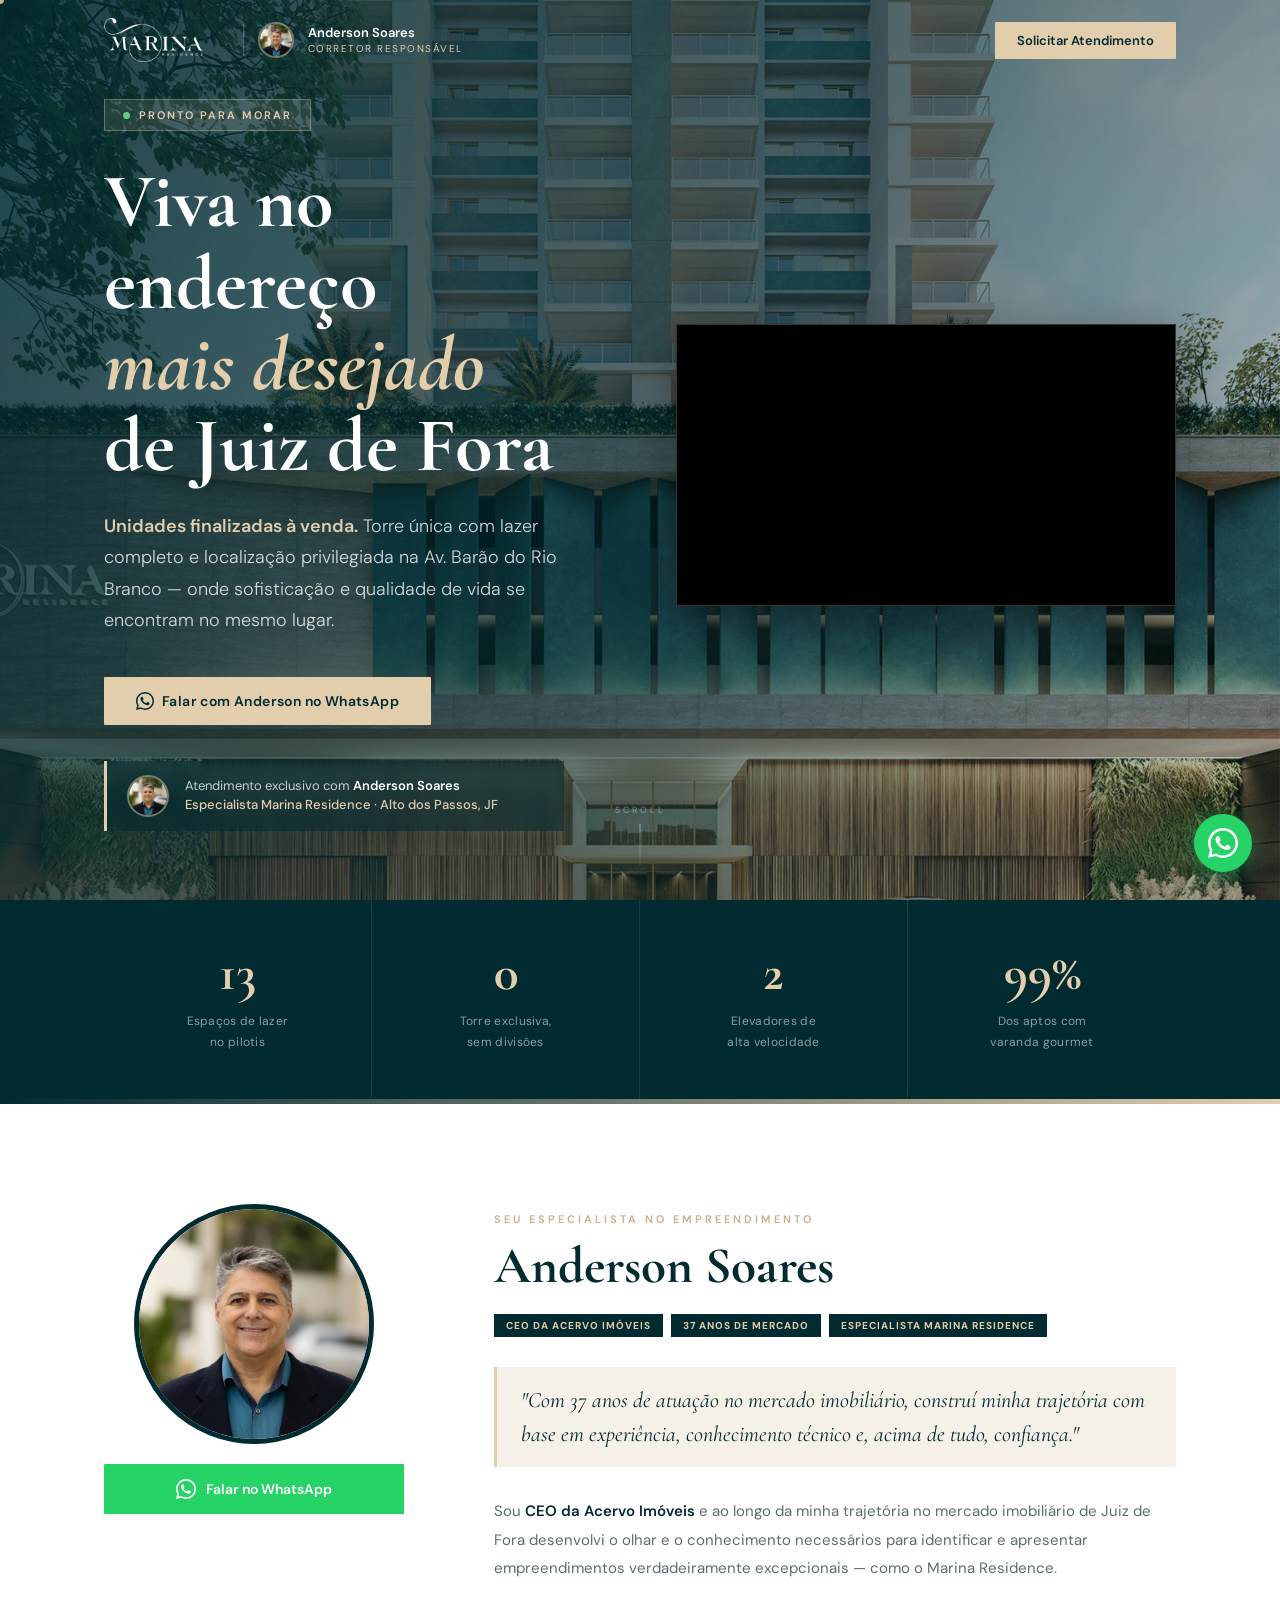
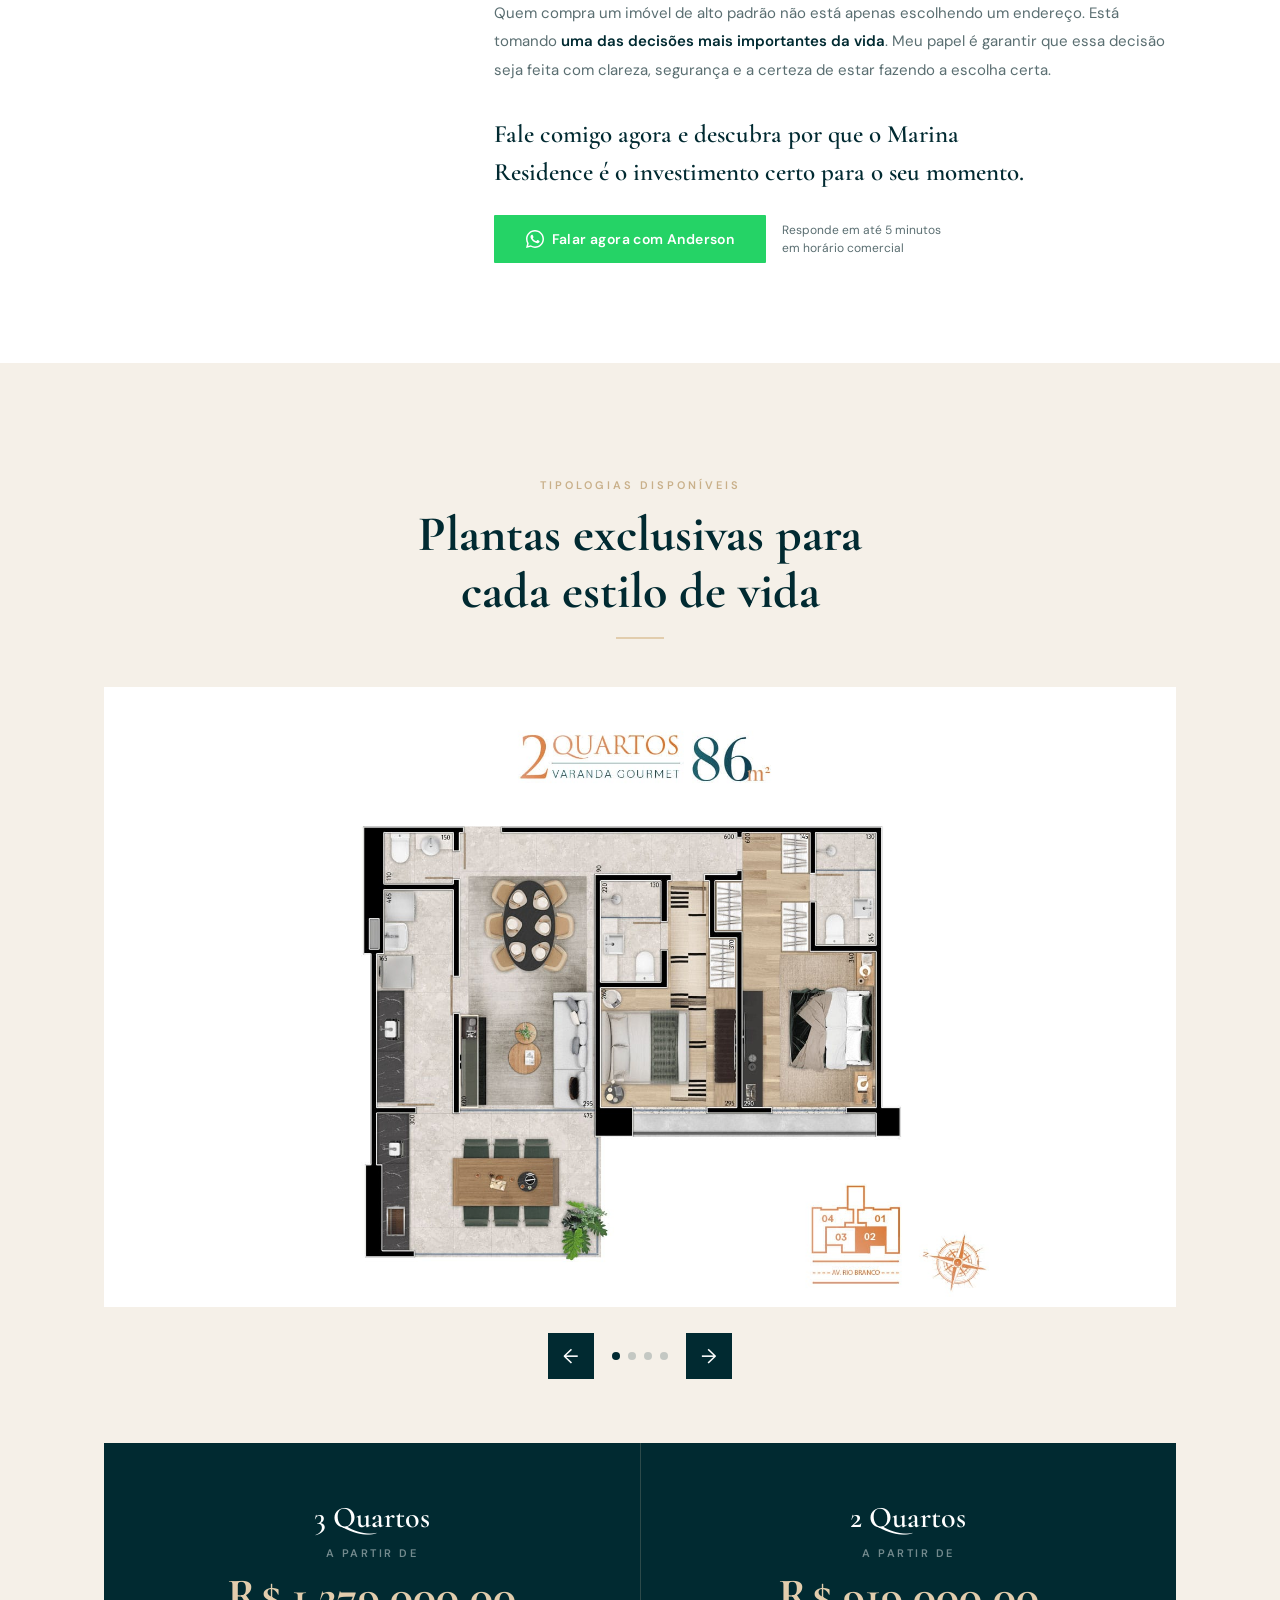
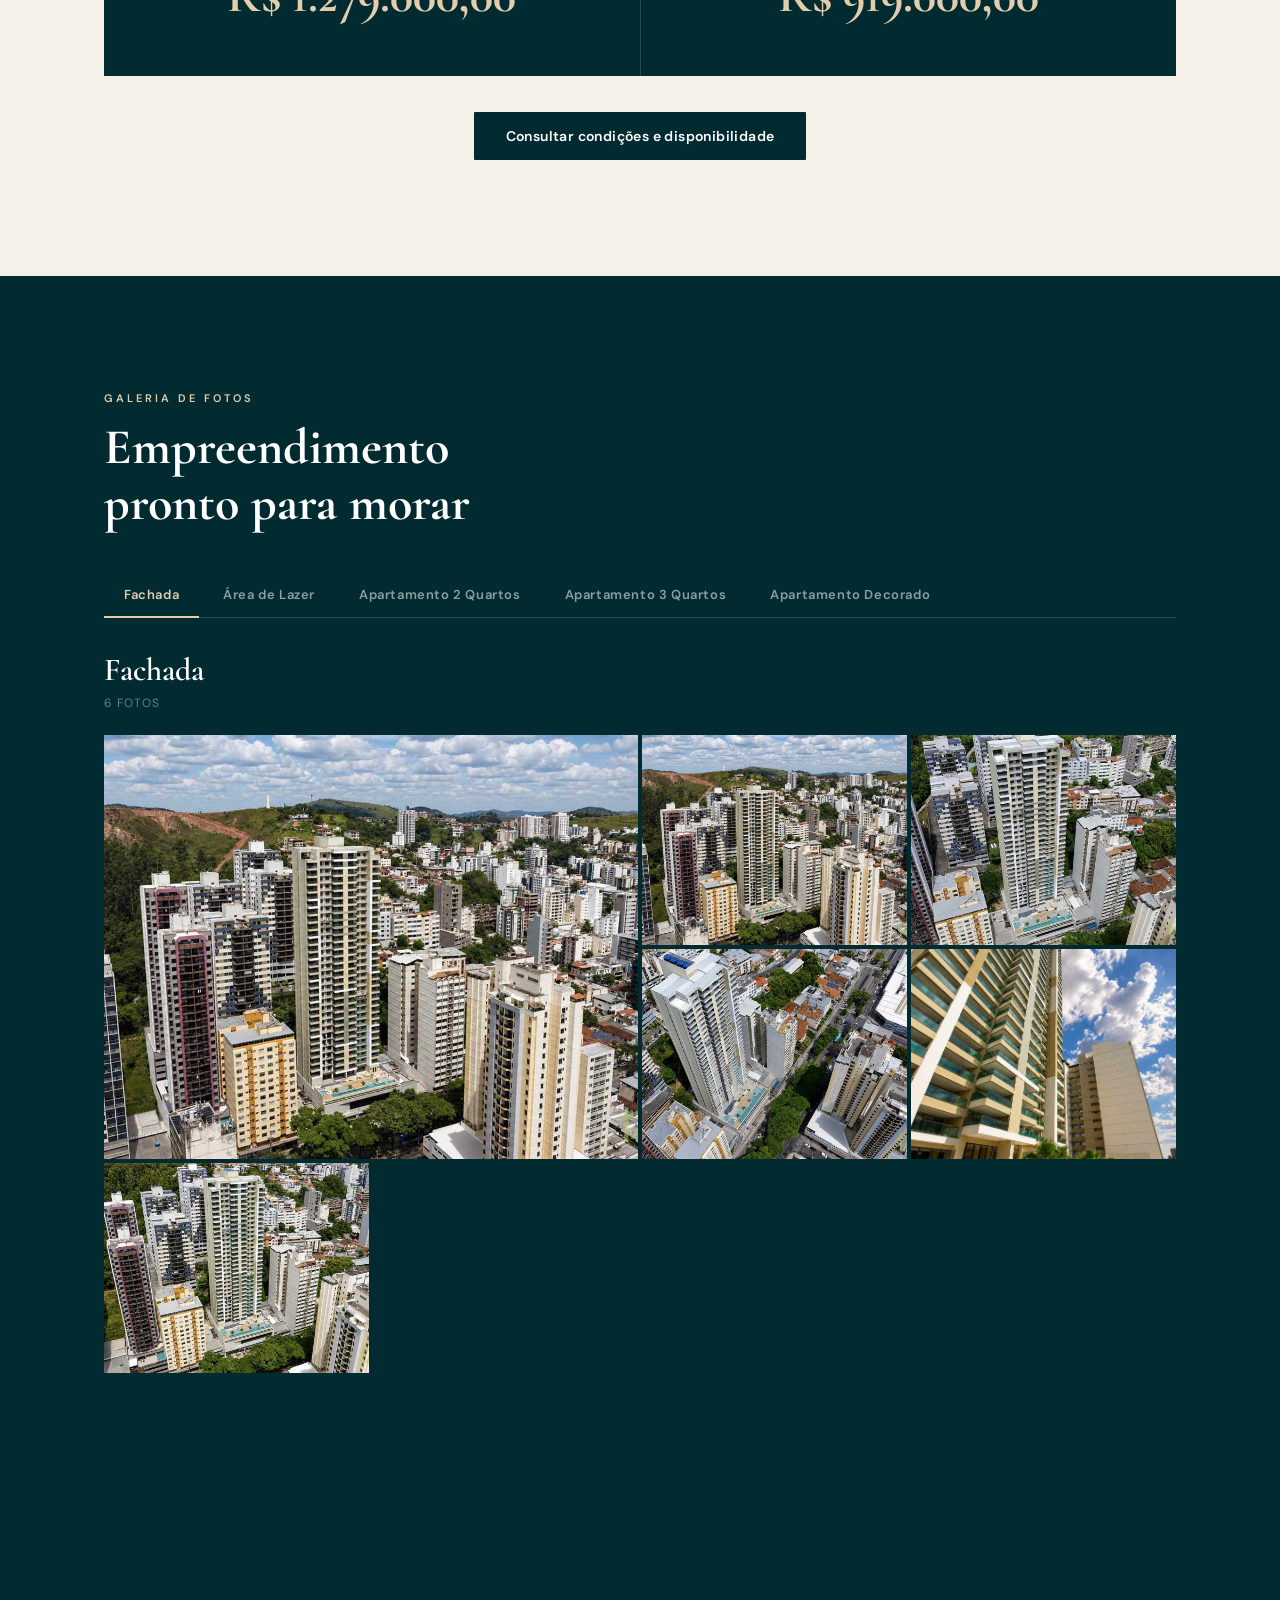
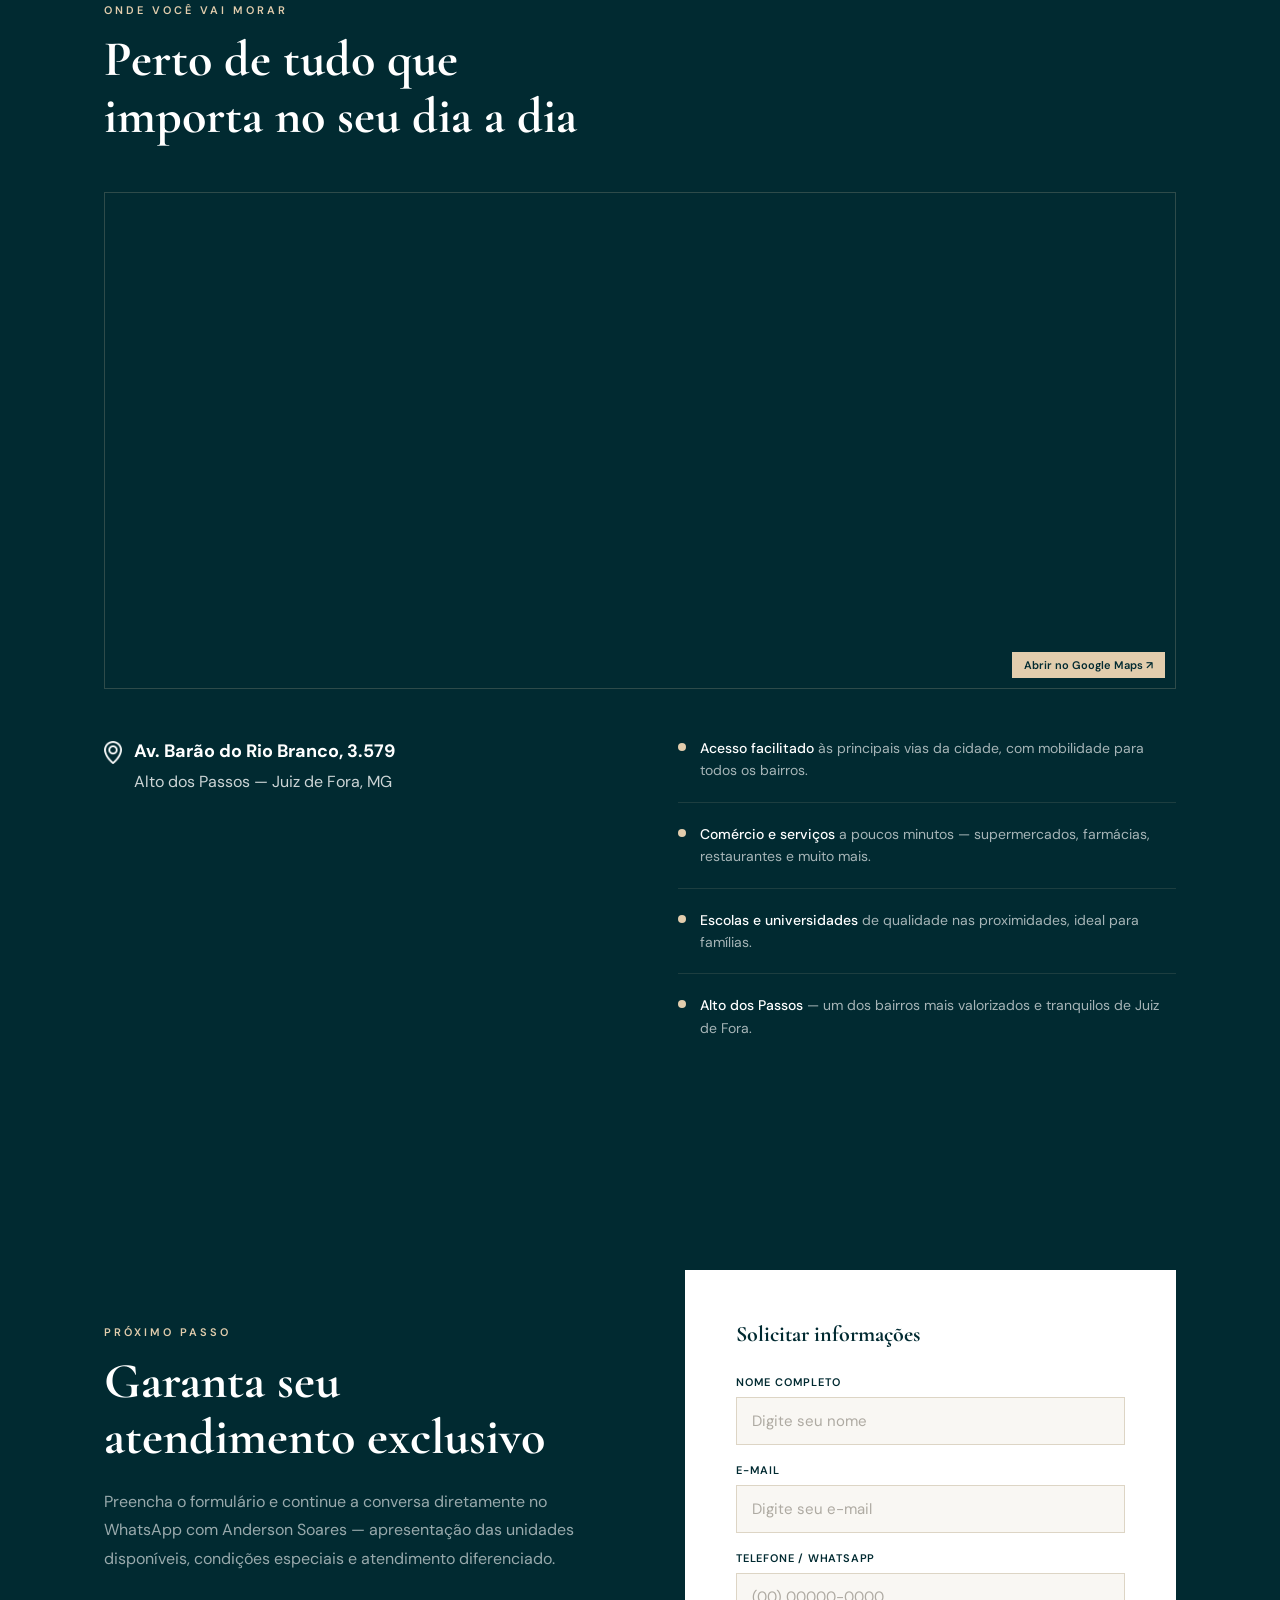
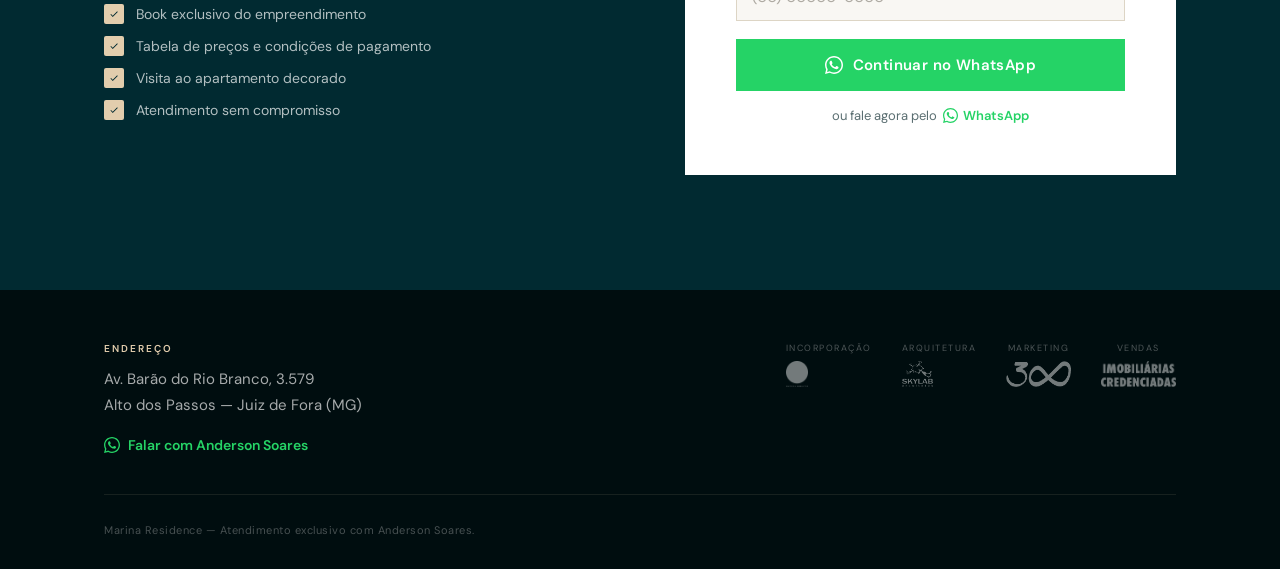
==== commit 47d445a8: "Fotos otimizadas e galeria corrigida Co-Authored-By: Claude Fable 5 <noreply@anthropic.com>" ====
--- a/index.html
+++ b/index.html
@@ -630,13 +630,14 @@
             margin-bottom: 24px;
             display: block;
         }
+        /* Sempre display:grid — a visibilidade é controlada pelo painel pai.
+           Com display:none aqui, as imagens lazy das abas nunca carregavam. */
         .ng-grid {
-            display: none;
+            display: grid;
             grid-template-columns: repeat(4, 1fr);
             grid-auto-rows: 210px;
             gap: 4px;
         }
-        .ng-grid.on { display: grid; }
         .ng-grid .g-item:first-child { grid-column: span 2; grid-row: span 2; }
         .g-item { position: relative; overflow: hidden; cursor: pointer; background: #0A1F23; }
         .g-item img {
@@ -1558,7 +1559,7 @@
                 { f: 'fachada-2.jpg', c: 'Fachada 2' },
                 { f: 'fachada-3.jpg', c: 'Fachada 3' },
                 { f: 'fachada-4.jpg', c: 'Fachada 4' },
-                { f: 'fachada-5.png', c: 'Fachada 5' },
+                { f: 'fachada-5.jpg', c: 'Fachada 5' },
                 { f: 'fachada-6.jpg', c: 'Fachada 6' }
             ]
         },
@@ -1708,7 +1709,7 @@
         panel.appendChild(count);
 
         var grid = document.createElement('div');
-        grid.className = 'ng-grid' + (gi === 0 ? ' on' : '');
+        grid.className = 'ng-grid';
         panel.appendChild(grid);
 
         panel.style.display = (gi === 0 ? '' : 'none');
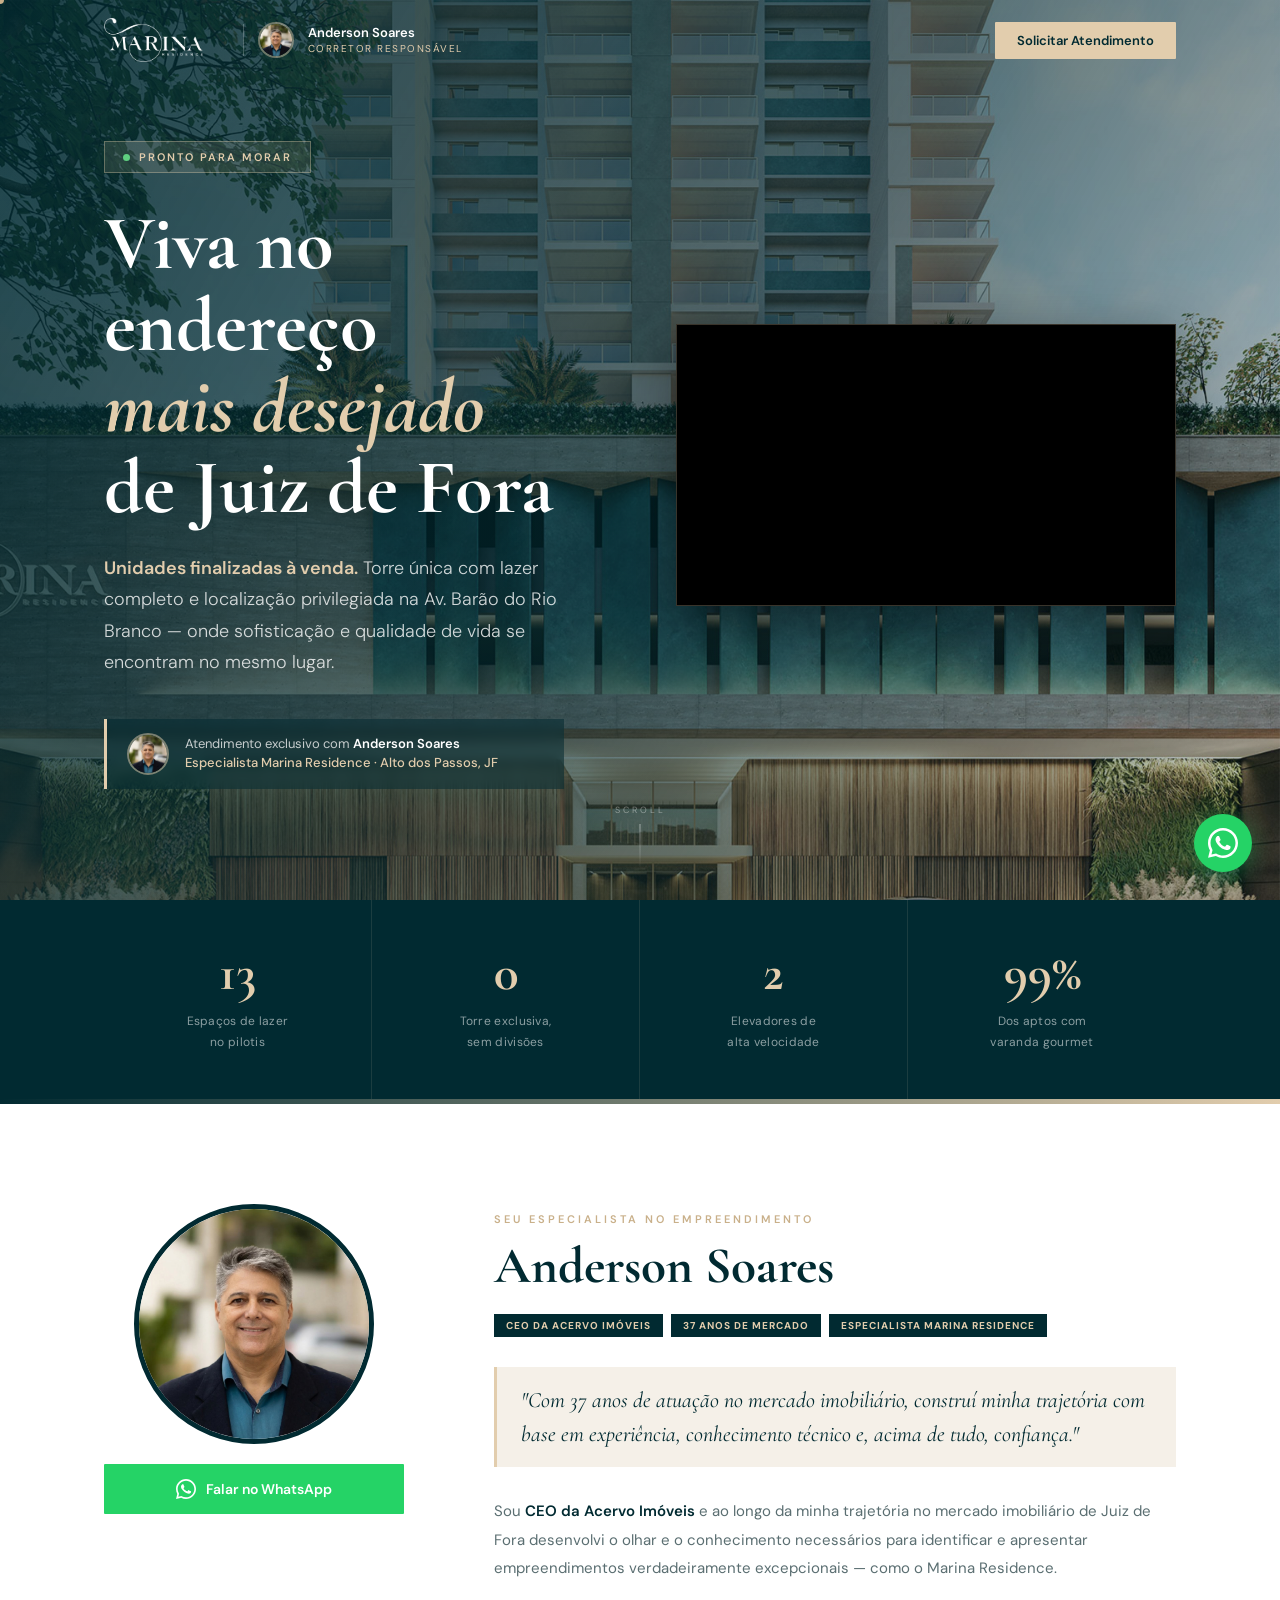
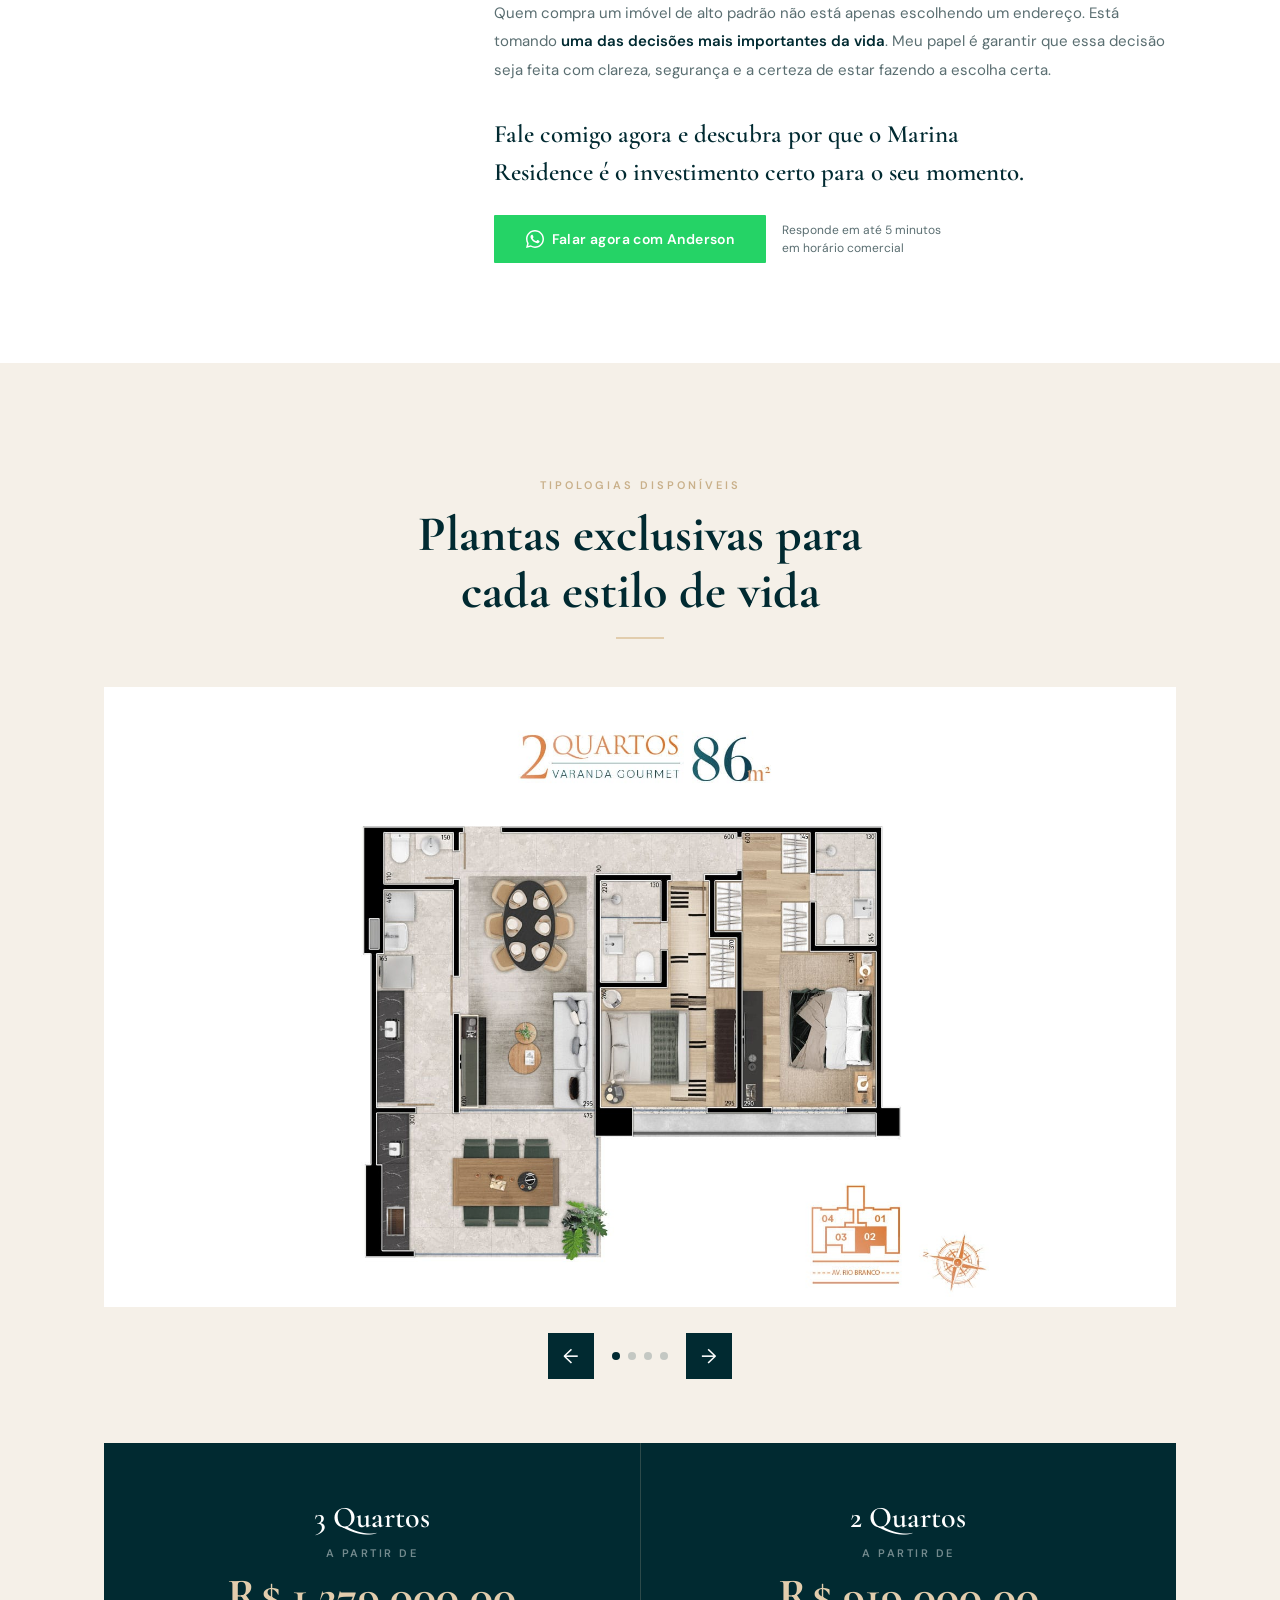
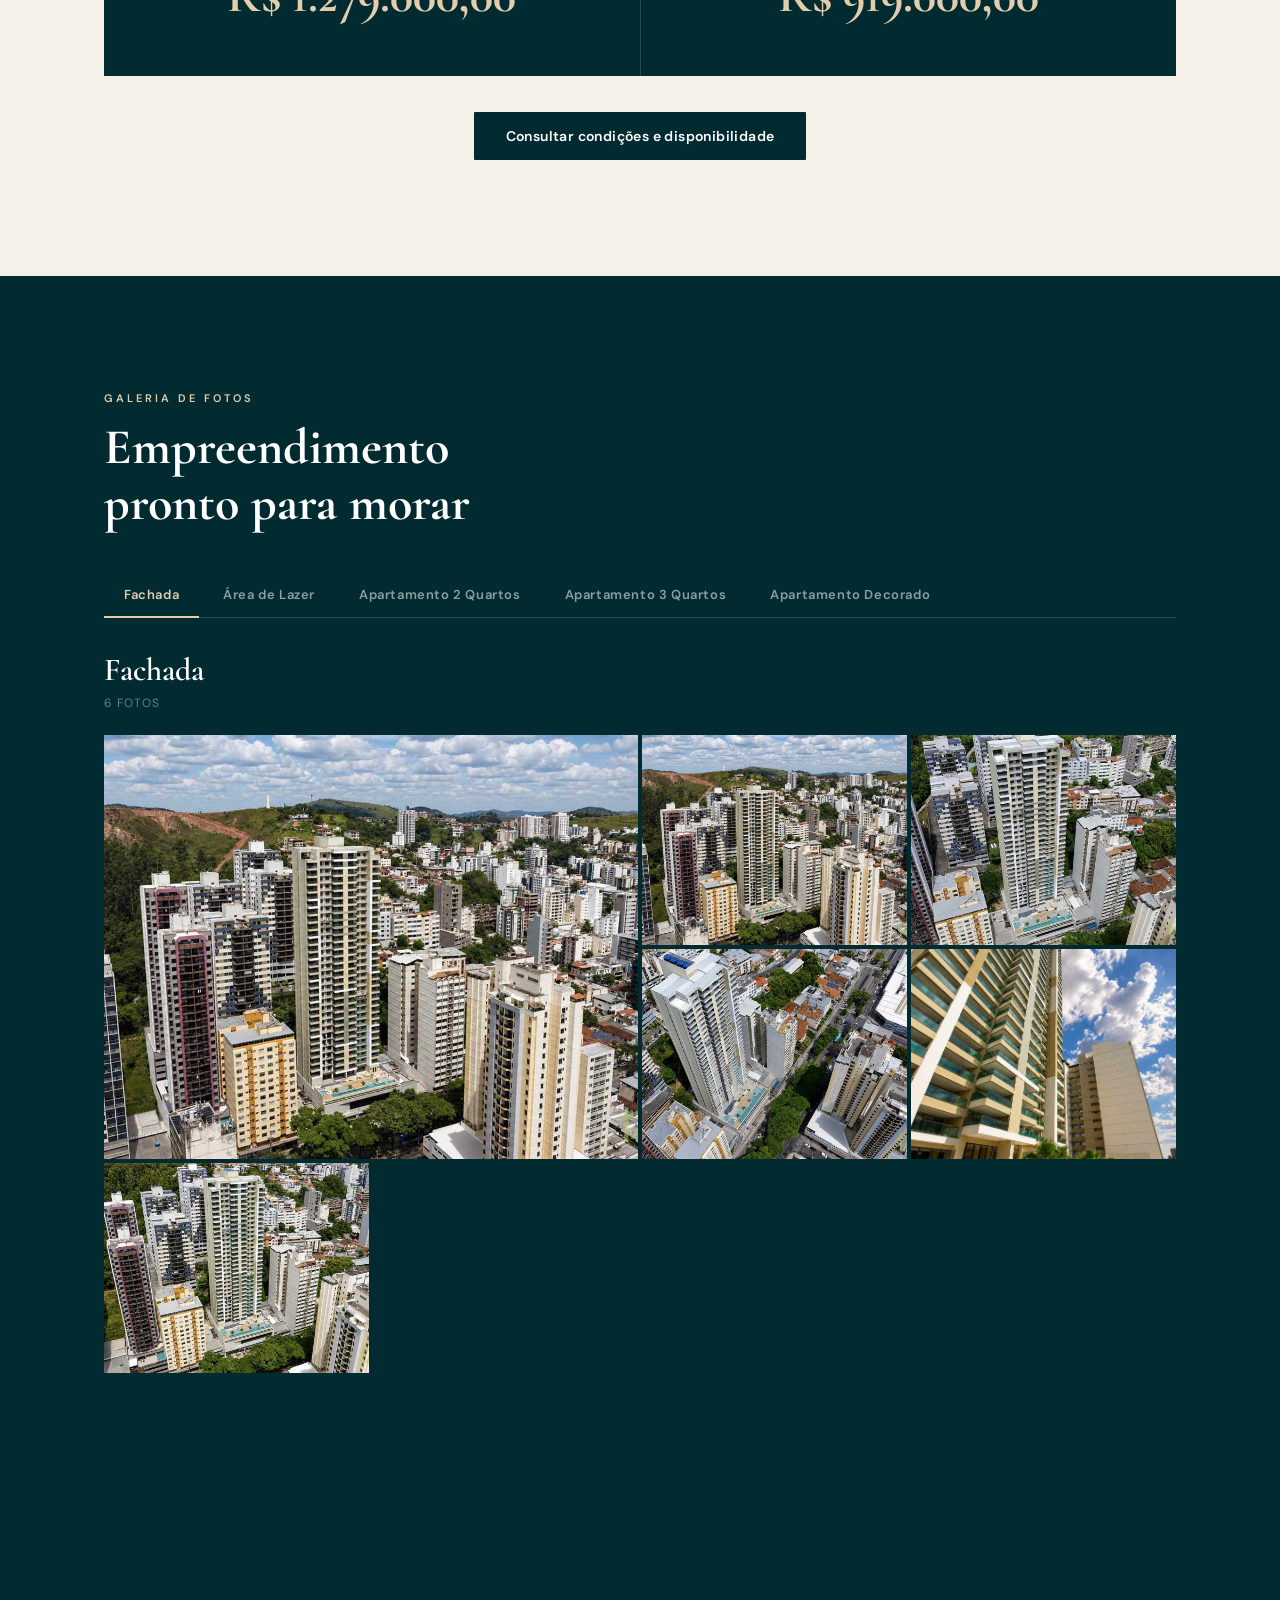
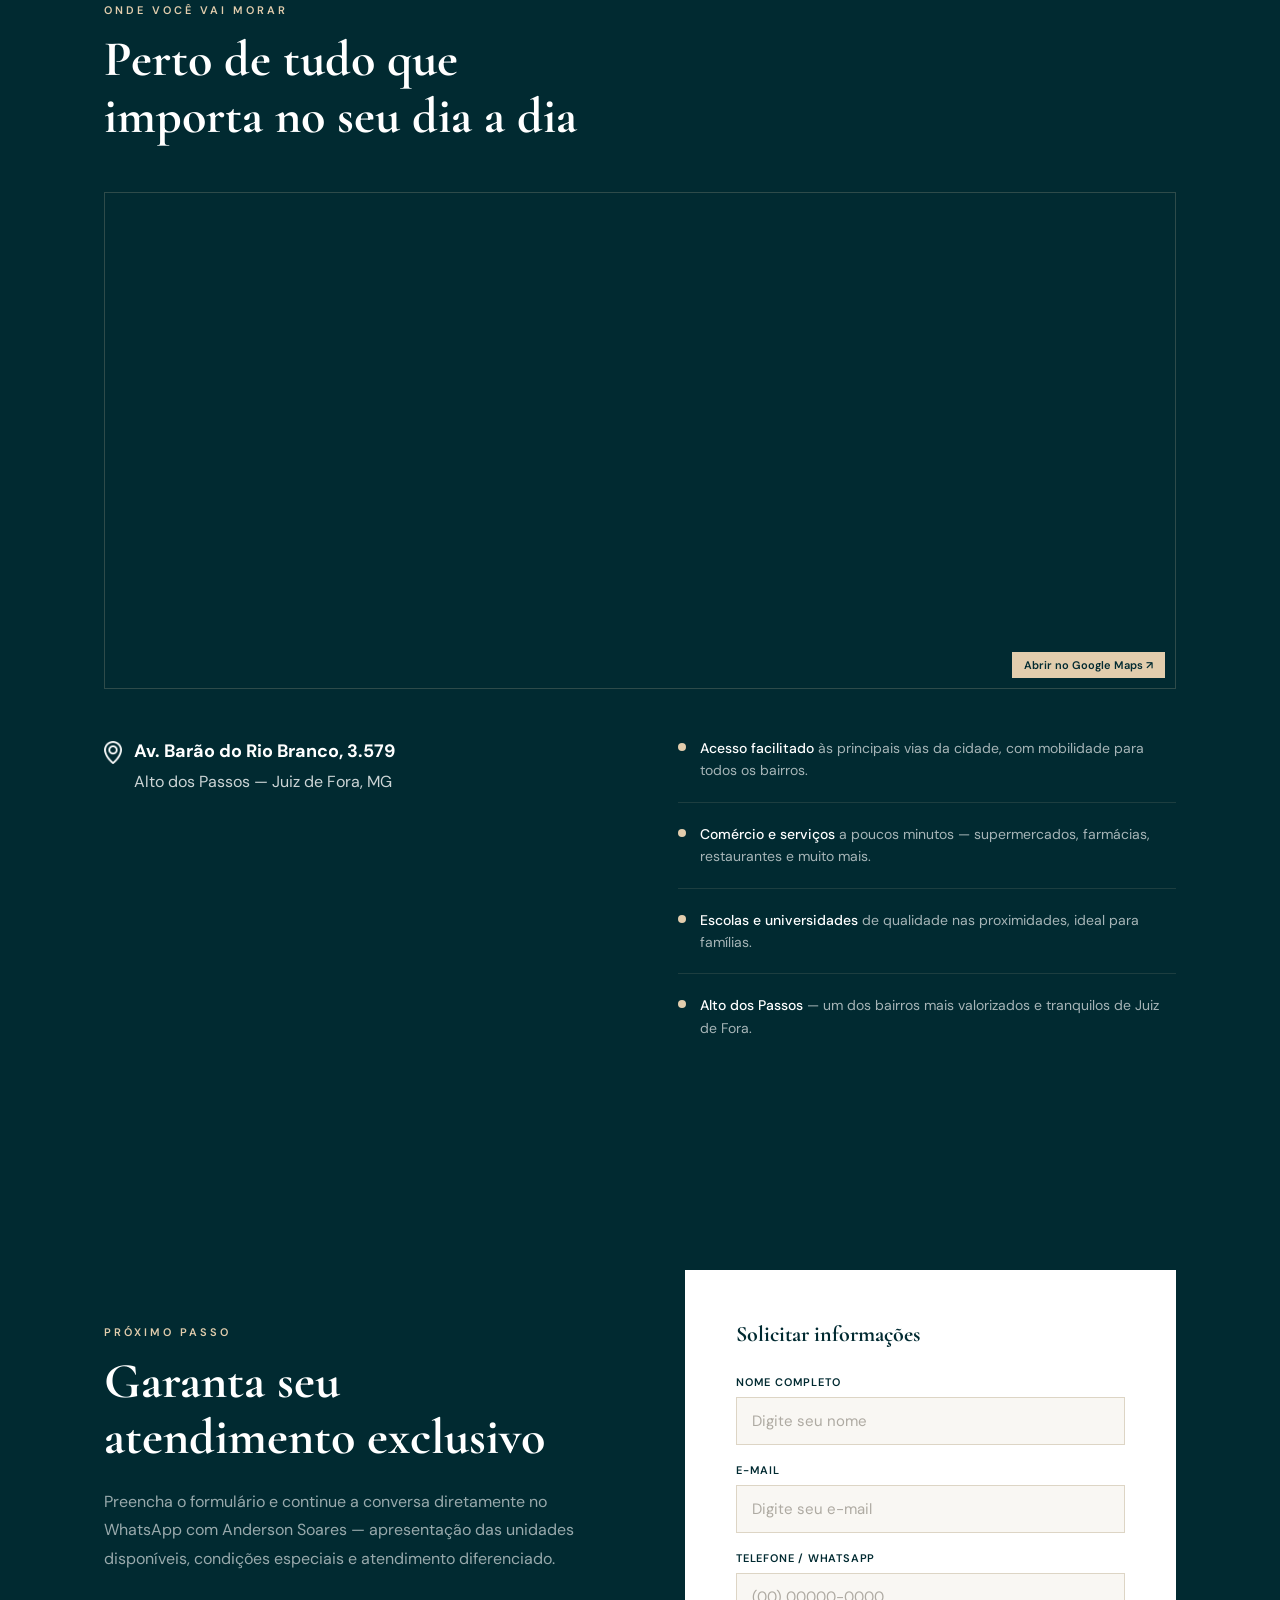
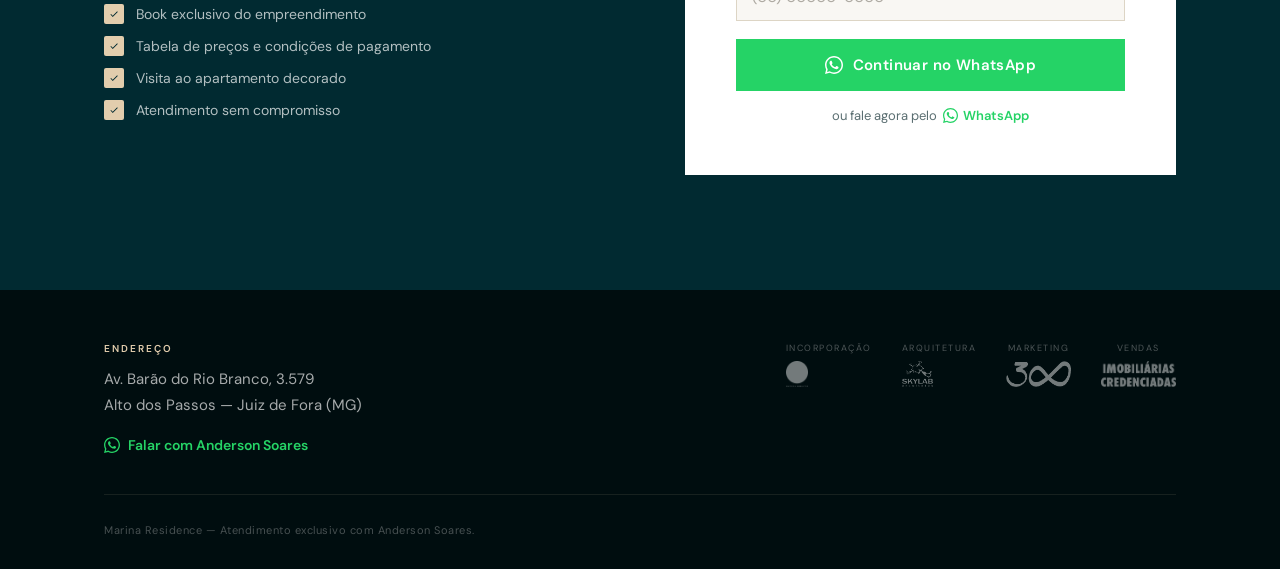
==== commit bed48d0a: "Remove botao de WhatsApp do hero A area de contato direto logo abaixo ja cumpre esse papel.  Co-Auth" ====
--- a/index.html
+++ b/index.html
@@ -298,7 +298,6 @@
             max-width: 500px;
         }
         .hero-sub strong { font-weight: 600; color: var(--gold); }
-        .hero-actions { display: flex; gap: 14px; flex-wrap: wrap; }
 
         /* Vídeo do empreendimento no hero (16:9, sem autoplay) */
         .hero-video {
@@ -936,7 +935,21 @@
             .corretor-v2-left { flex-direction: row; flex-wrap: wrap; justify-content: center; }
             .plantas-precos { grid-template-columns: 1fr; }
             .preco-sep { height: 1px; width: 100%; }
-            .ng-grid { grid-template-columns: repeat(2, 1fr); grid-auto-rows: 170px; }
+            /* Abas da galeria: carrossel horizontal deslizável */
+            .gal-tabs {
+                flex-wrap: nowrap;
+                overflow-x: auto;
+                -webkit-overflow-scrolling: touch;
+                scrollbar-width: none;
+                scroll-snap-type: x proximity;
+            }
+            .gal-tabs::-webkit-scrollbar { display: none; }
+            .gal-tab { flex-shrink: 0; scroll-snap-align: start; }
+            /* Grid da galeria: 1 foto por linha, largura total */
+            .ng-grid { grid-template-columns: 1fr; grid-auto-rows: min(68vw, 420px); }
+            .ng-grid .g-item:first-child { grid-column: span 1; grid-row: span 1; }
+            /* WhatsApp flutuante acima do conteúdo inferior */
+            #wa-float { bottom: 80px; }
             .map-info { grid-template-columns: 1fr; }
             .form-grid { grid-template-columns: 1fr; }
             .ft-inner { grid-template-columns: 1fr; }
@@ -946,11 +959,8 @@
             .hero-agent-strip { max-width: 100%; }
         }
         @media (max-width: 520px) {
-            .ng-grid { grid-template-columns: 1fr 1fr; grid-auto-rows: 140px; }
             .corretor-v2-left { flex-direction: column; align-items: center; }
             .avatar-lg { width: 180px; height: 180px; }
-            .hero-actions { flex-direction: column; }
-            .hero-actions .btn { justify-content: center; }
             .h-agent { display: none; }
             .gal-tab { padding: 12px 12px; font-size: 12px; }
         }
@@ -1009,16 +1019,6 @@
                     e localização privilegiada na Av. Barão do Rio Branco — onde sofisticação
                     e qualidade de vida se encontram no mesmo lugar.
                 </p>
-                <div class="hero-actions">
-                    <a href="https://wa.me/553240098000" target="_blank" rel="noopener" class="btn btn-gold">
-                        <svg viewBox="0 0 24 24">
-                            <path d="M17.472 14.382c-.297-.149-1.758-.867-2.03-.967-.273-.099-.471-.148-.67.15-.197.297-.767.966-.94 1.164-.173.199-.347.223-.644.075-.297-.15-1.255-.463-2.39-1.475-.883-.788-1.48-1.761-1.653-2.059-.173-.297-.018-.458.13-.606.134-.133.298-.347.446-.52.149-.174.198-.298.298-.497.099-.198.05-.371-.025-.52-.075-.149-.669-1.612-.916-2.207-.242-.579-.487-.5-.669-.51-.173-.008-.371-.01-.57-.01-.198 0-.52.074-.792.372-.272.297-1.04 1.016-1.04 2.479 0 1.462 1.065 2.875 1.213 3.074.149.198 2.096 3.2 5.077 4.487.709.306 1.262.489 1.694.625.712.227 1.36.195 1.871.118.571-.085 1.758-.719 2.006-1.413.248-.694.248-1.289.173-1.413-.074-.124-.272-.198-.57-.347z"/>
-                            <path d="M12 0C5.373 0 0 5.373 0 12c0 2.127.558 4.122 1.529 5.856L.057 23.875l6.196-1.449A11.934 11.934 0 0012 24c6.627 0 12-5.373 12-12S18.627 0 12 0zm0 22c-1.891 0-3.663-.518-5.179-1.421l-.371-.22-3.678.86.874-3.595-.241-.389A9.955 9.955 0 012 12C2 6.477 6.477 2 12 2s10 4.477 10 10-4.477 10-10 10z"/>
-                        </svg>
-                        Falar com Anderson no WhatsApp
-                    </a>
-                </div>
-
                 <!-- Strip de atribuição do agente -->
                 <div class="hero-agent-strip">
                     <div class="hero-strip-avatar">
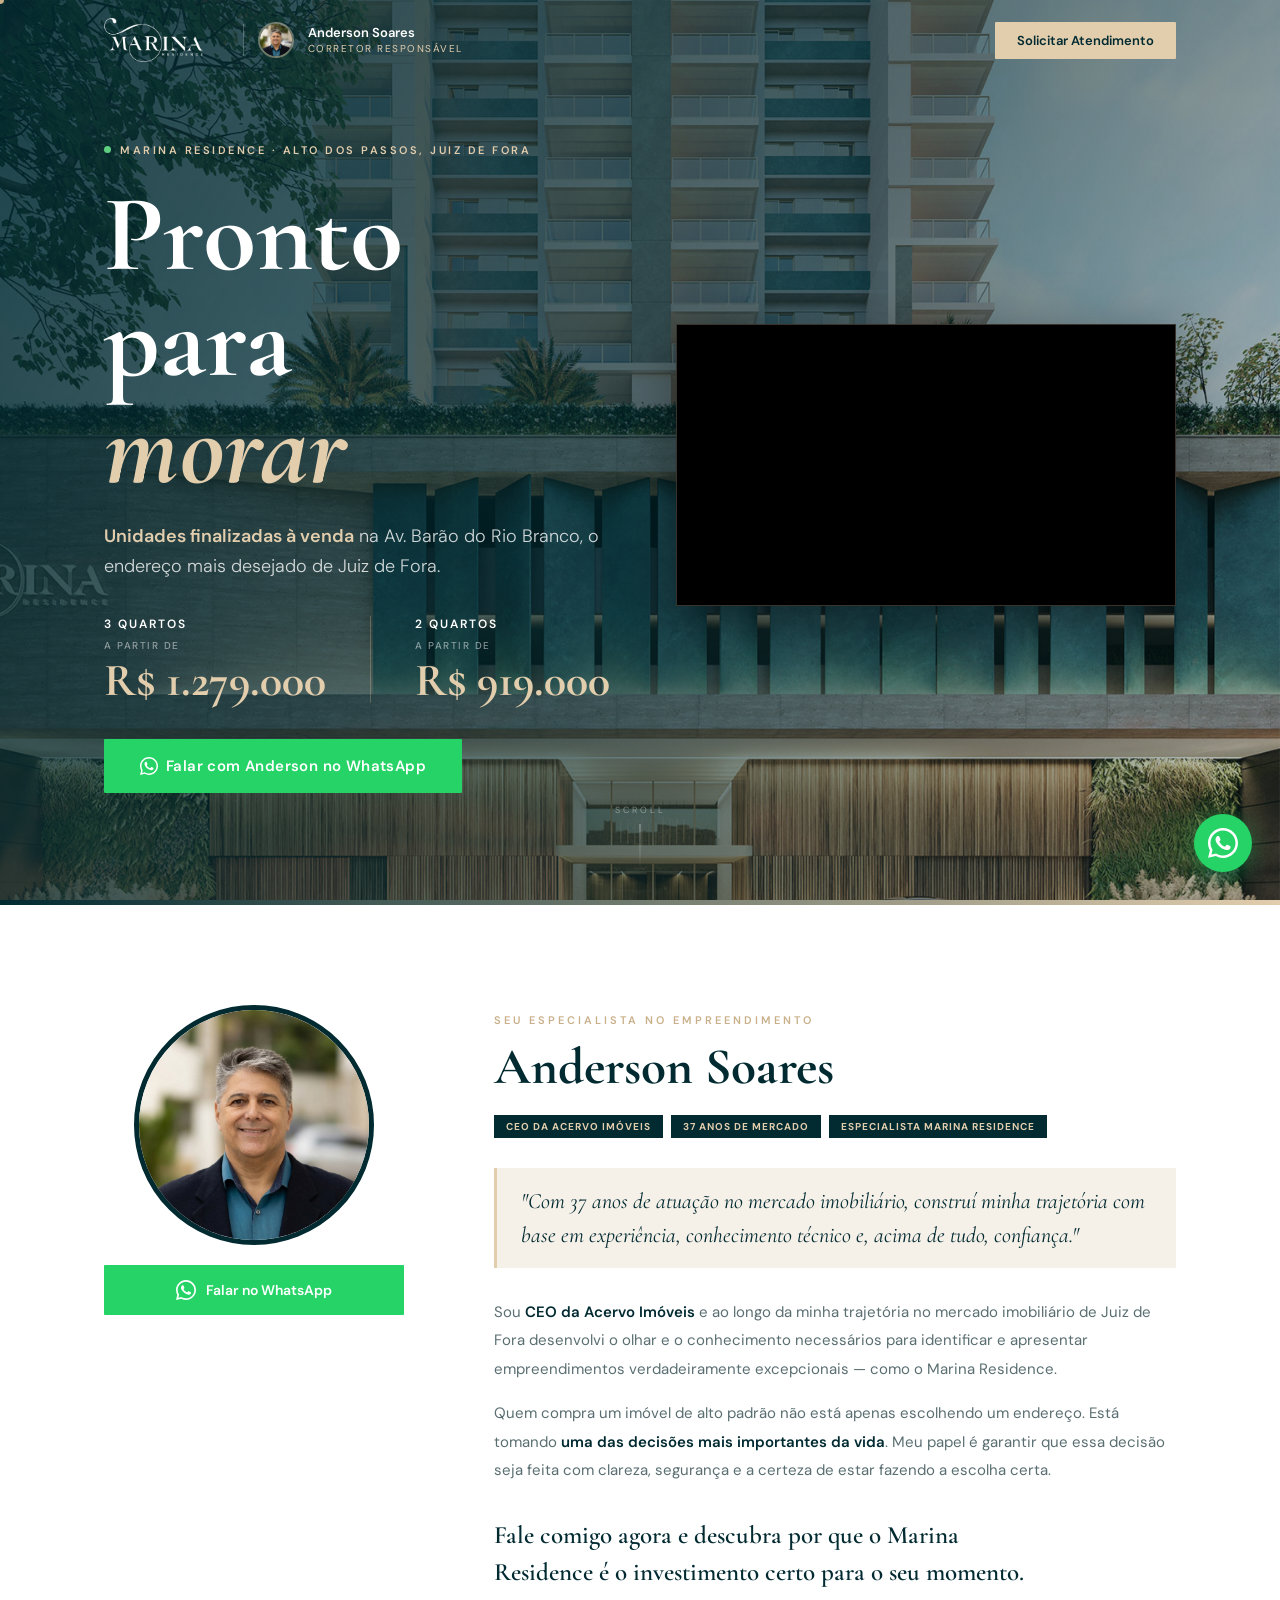
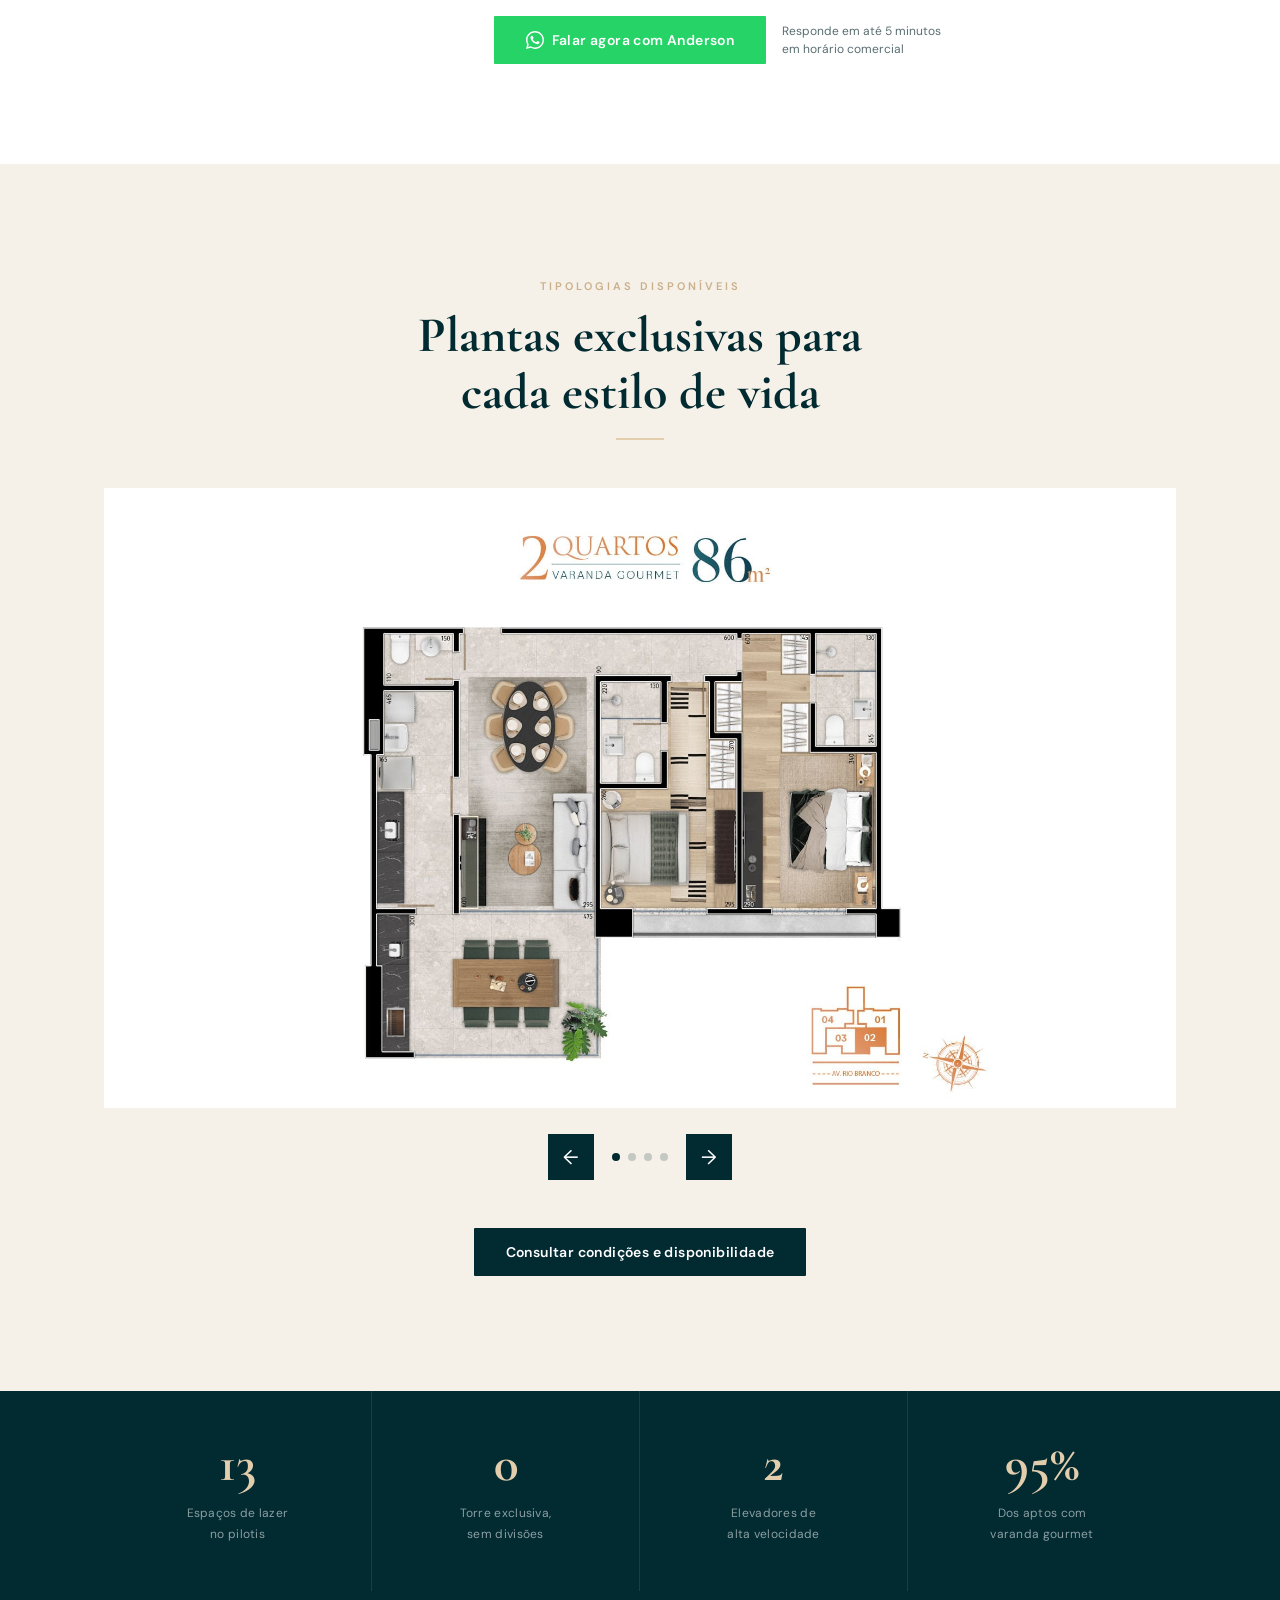
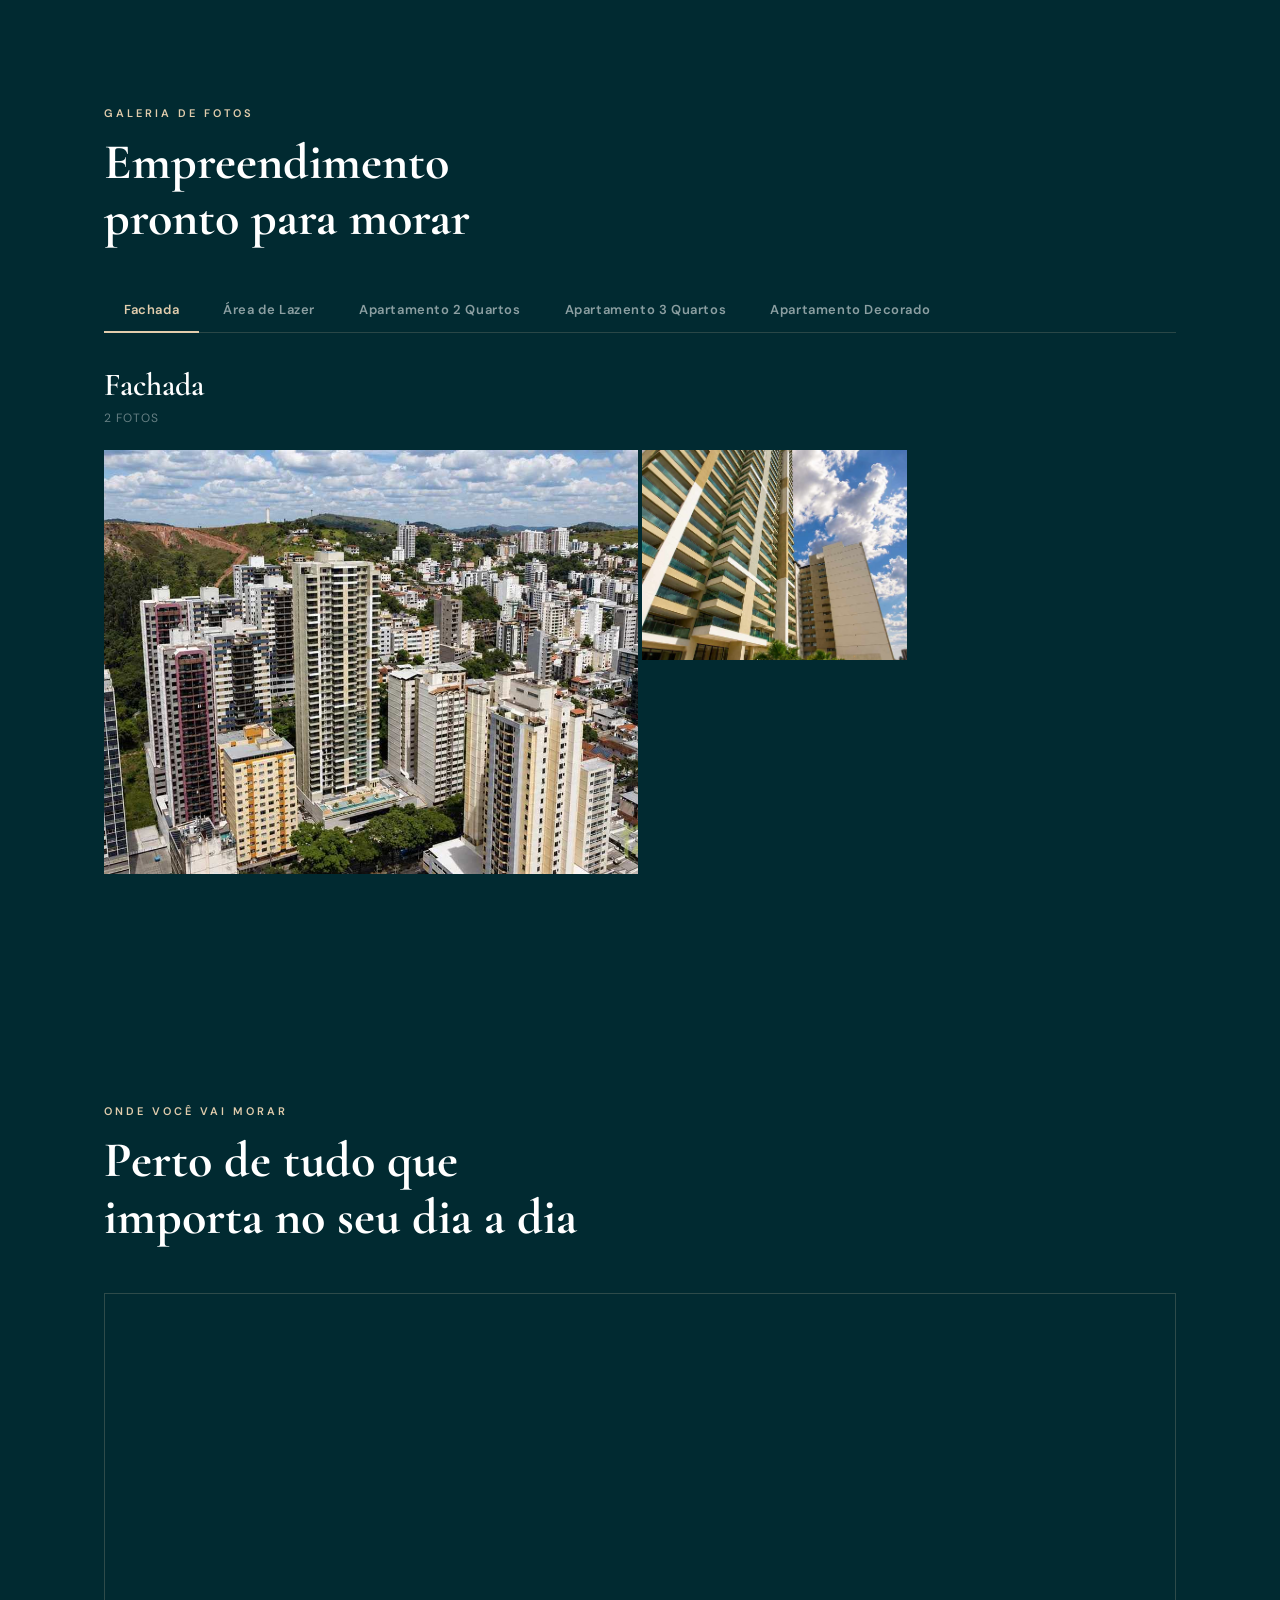
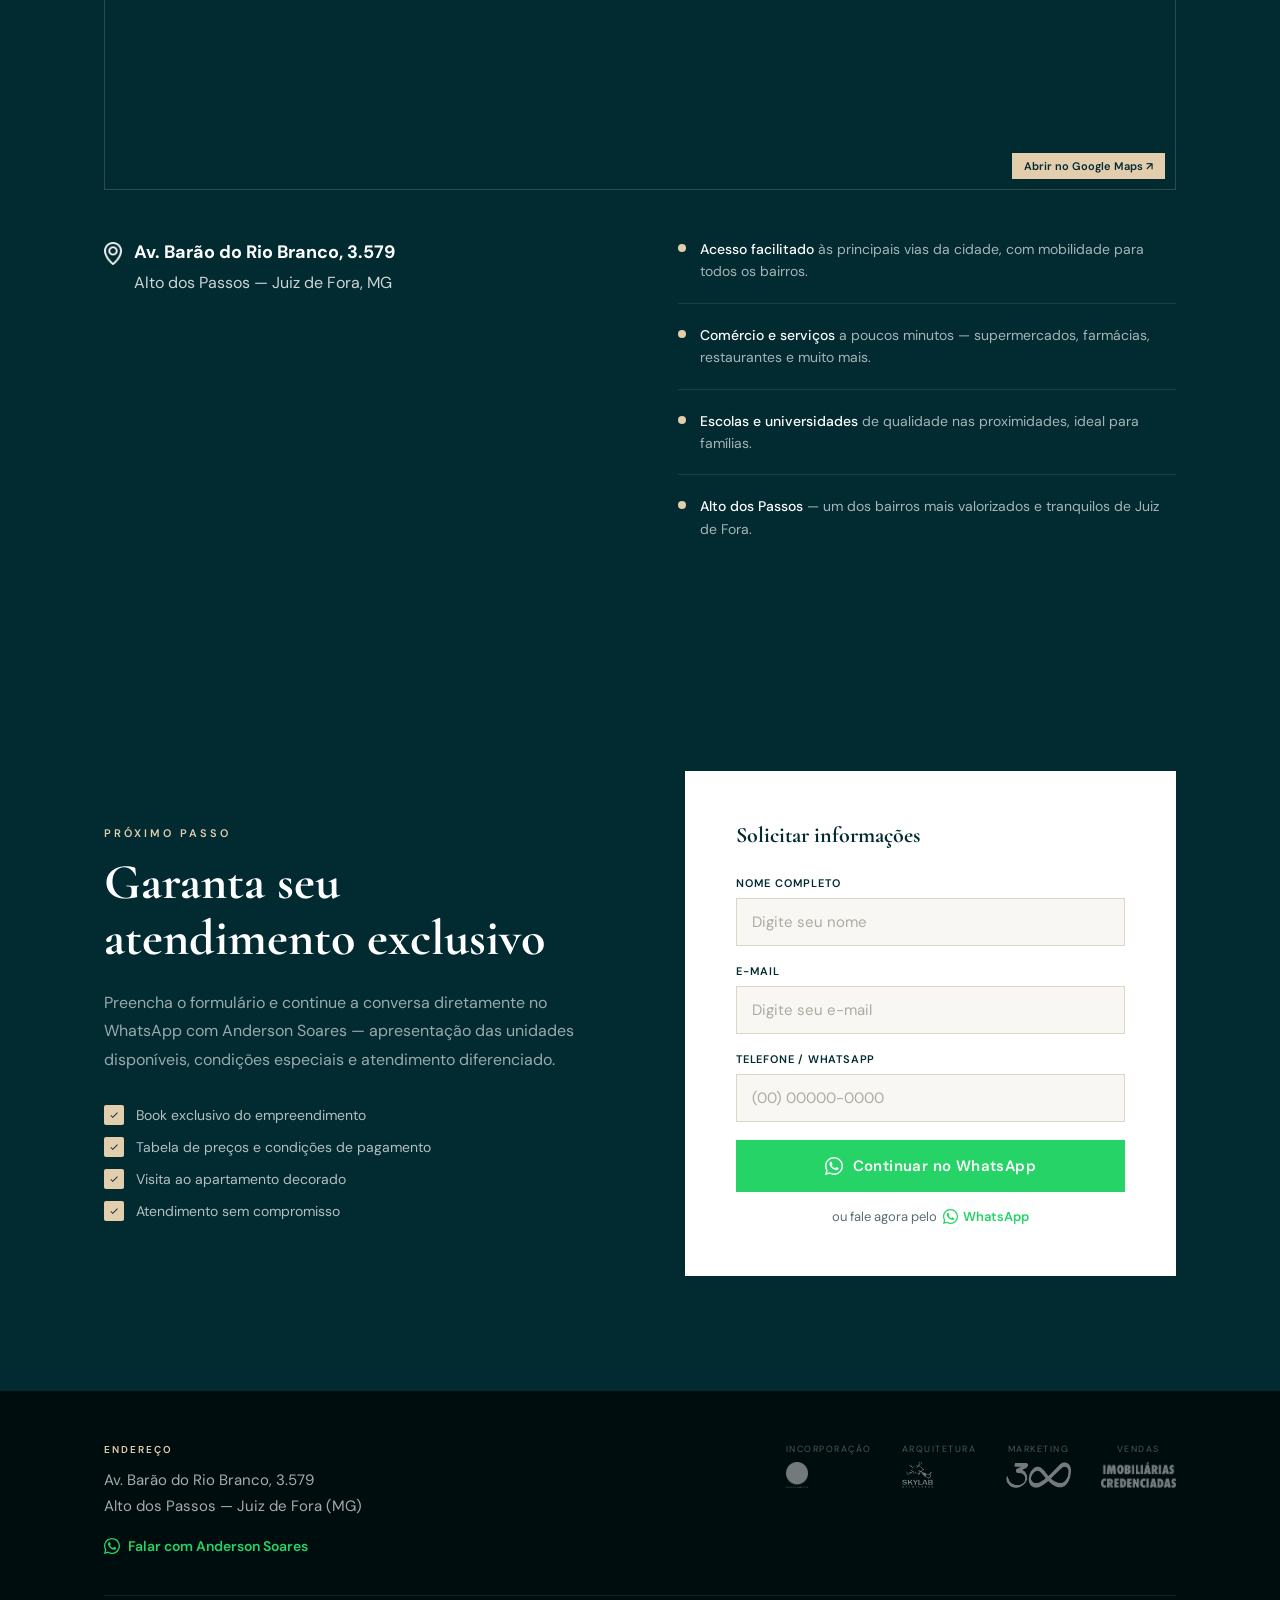
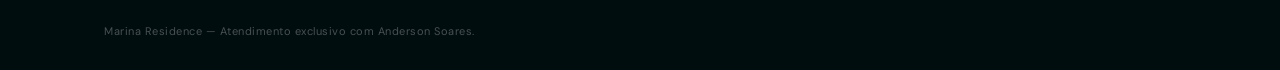
==== commit f5ed4b0a: "LP v5 - galeria sincronizada com curadoria de fotos (85 fotos) Co-Authored-By: Claude Fable 5 <norep" ====
--- a/index.html
+++ b/index.html
@@ -257,21 +257,18 @@
             padding-top: 90px;
             padding-bottom: 60px;
         }
-        .hero-badge {
+        .hero-eyebrow {
             display: inline-flex;
             align-items: center;
             gap: 9px;
-            background: rgba(226,205,173,.12);
-            border: 1px solid rgba(226,205,173,.35);
             color: var(--gold);
             font-size: 11px;
             font-weight: 600;
-            letter-spacing: 2px;
+            letter-spacing: 2.5px;
             text-transform: uppercase;
-            padding: 8px 18px;
-            margin-bottom: 30px;
-        }
-        .hero-badge::before {
+            margin-bottom: 24px;
+        }
+        .hero-eyebrow::before {
             content: '';
             width: 7px; height: 7px;
             background: #5FCF80;
@@ -280,24 +277,59 @@
         }
         @keyframes blink { 0%,100%{opacity:1} 50%{opacity:.3} }
 
+        /* "Pronto para morar" é o elemento dominante da dobra */
         .hero-h1 {
             font-family: 'Cormorant Garamond', serif;
-            font-size: clamp(40px, 6vw, 78px);
+            font-size: clamp(54px, 8.5vw, 112px);
             font-weight: 700;
             color: #fff;
-            line-height: 1.06;
-            margin-bottom: 24px;
+            line-height: .98;
+            margin-bottom: 20px;
         }
         .hero-h1 em { font-style: italic; color: var(--gold); }
         .hero-sub {
             font-size: clamp(15px, 1.8vw, 18px);
             font-weight: 300;
             color: rgba(255,255,255,.8);
-            line-height: 1.75;
-            margin-bottom: 40px;
+            line-height: 1.7;
+            margin-bottom: 34px;
             max-width: 500px;
         }
         .hero-sub strong { font-weight: 600; color: var(--gold); }
+
+        /* Preços das tipologias direto no hero */
+        .hero-precos {
+            display: flex;
+            align-items: stretch;
+            gap: clamp(24px, 3.5vw, 44px);
+            margin-bottom: 36px;
+        }
+        .hp-item { display: flex; flex-direction: column; }
+        .hp-tipo {
+            font-size: 12px;
+            font-weight: 600;
+            letter-spacing: 2px;
+            text-transform: uppercase;
+            color: #fff;
+            margin-bottom: 7px;
+        }
+        .hp-label {
+            font-size: 10px;
+            font-weight: 500;
+            letter-spacing: 1.5px;
+            text-transform: uppercase;
+            color: rgba(255,255,255,.5);
+            margin-bottom: 5px;
+        }
+        .hp-valor {
+            font-family: 'Cormorant Garamond', serif;
+            font-size: clamp(30px, 3.6vw, 46px);
+            font-weight: 700;
+            color: var(--gold);
+            line-height: 1;
+        }
+        .hp-sep { width: 1px; background: rgba(226,205,173,.28); }
+        .btn-hero-wa { font-size: 15px; padding: 17px 36px; }
 
         /* Vídeo do empreendimento no hero (16:9, sem autoplay) */
         .hero-video {
@@ -313,34 +345,6 @@
             border: 0;
             display: block;
         }
-
-        /* Strip de atribuição do agente */
-        .hero-agent-strip {
-            display: flex;
-            align-items: center;
-            gap: 16px;
-            margin-top: 36px;
-            padding: 14px 20px;
-            background: rgba(1,42,49,.52);
-            border-left: 3px solid var(--gold);
-            backdrop-filter: blur(6px);
-            max-width: 460px;
-        }
-        .hero-strip-avatar {
-            width: 42px; height: 42px;
-            border-radius: 50%;
-            border: 2px solid rgba(226,205,173,.5);
-            flex-shrink: 0;
-            overflow: hidden;
-        }
-        .hero-strip-avatar img { width: 100%; height: 100%; object-fit: cover; object-position: center top; }
-        .hero-strip-txt {
-            font-size: 13px;
-            color: rgba(255,255,255,.75);
-            line-height: 1.45;
-        }
-        .hero-strip-txt strong { color: #fff; font-weight: 600; }
-        .hero-strip-txt span { color: var(--gold); font-weight: 500; }
 
         /* Indicador de scroll */
         .hero-scroll {
@@ -539,45 +543,7 @@
         }
         .s-dot.on { background: var(--dark); }
 
-        /* Valores das unidades disponíveis */
-        .plantas-precos {
-            margin-top: 64px;
-            background: var(--dark);
-            display: grid;
-            grid-template-columns: 1fr 1px 1fr;
-            align-items: stretch;
-        }
-        .preco-card {
-            padding: clamp(36px, 5vw, 56px) clamp(24px, 4vw, 48px);
-            text-align: center;
-        }
-        .preco-sep { background: rgba(226,205,173,.2); }
-        .preco-tipo {
-            display: block;
-            font-family: 'Cormorant Garamond', serif;
-            font-size: clamp(22px, 2.6vw, 30px);
-            font-weight: 600;
-            color: #fff;
-            margin-bottom: 10px;
-        }
-        .preco-label {
-            display: block;
-            font-size: 11px;
-            font-weight: 600;
-            letter-spacing: 2.5px;
-            text-transform: uppercase;
-            color: rgba(255,255,255,.45);
-            margin-bottom: 12px;
-        }
-        .preco-valor {
-            display: block;
-            font-family: 'Cormorant Garamond', serif;
-            font-size: clamp(32px, 4vw, 48px);
-            font-weight: 700;
-            color: var(--gold);
-            line-height: 1;
-        }
-        .plantas-cta { text-align: center; margin-top: 36px; }
+        .plantas-cta { text-align: center; margin-top: 48px; }
 
         /* ===== GALERIA (5 galerias com abas) ===== */
         #galeria { padding: var(--pad) 0; background: var(--dark); }
@@ -933,8 +899,6 @@
             .n-item:nth-child(3),.n-item:nth-child(4) { border-top: 1px solid rgba(226,205,173,.12); }
             .corretor-v2-grid { grid-template-columns: 1fr; }
             .corretor-v2-left { flex-direction: row; flex-wrap: wrap; justify-content: center; }
-            .plantas-precos { grid-template-columns: 1fr; }
-            .preco-sep { height: 1px; width: 100%; }
             /* Abas da galeria: carrossel horizontal deslizável */
             .gal-tabs {
                 flex-wrap: nowrap;
@@ -956,13 +920,16 @@
             .ft-logos { justify-content: flex-start; }
             .h-cta { display: none; }
             .h-agent-info { display: none; }
-            .hero-agent-strip { max-width: 100%; }
         }
         @media (max-width: 520px) {
             .corretor-v2-left { flex-direction: column; align-items: center; }
             .avatar-lg { width: 180px; height: 180px; }
             .h-agent { display: none; }
             .gal-tab { padding: 12px 12px; font-size: 12px; }
+            /* Preços do hero empilhados em telas estreitas */
+            .hero-precos { flex-direction: column; gap: 18px; }
+            .hp-sep { width: 100%; height: 1px; }
+            .btn-hero-wa { width: 100%; }
         }
     </style>
 </head>
@@ -1008,27 +975,36 @@
     <div class="container">
         <div class="hero-grid">
 
-            <!-- Esquerda: headline + CTA -->
+            <!-- Esquerda: "Pronto para morar" dominante + preços + CTA -->
             <div class="hero-body">
-                <div class="hero-badge">Pronto para morar</div>
+                <span class="hero-eyebrow">Marina Residence · Alto dos Passos, Juiz de Fora</span>
                 <h1 class="hero-h1">
-                    Viva no endereço<br><em>mais desejado</em><br>de Juiz de Fora
+                    Pronto para<br><em>morar</em>
                 </h1>
                 <p class="hero-sub">
-                    <strong>Unidades finalizadas à venda.</strong> Torre única com lazer completo
-                    e localização privilegiada na Av. Barão do Rio Branco — onde sofisticação
-                    e qualidade de vida se encontram no mesmo lugar.
+                    <strong>Unidades finalizadas à venda</strong> na Av. Barão do Rio Branco,
+                    o endereço mais desejado de Juiz de Fora.
                 </p>
-                <!-- Strip de atribuição do agente -->
-                <div class="hero-agent-strip">
-                    <div class="hero-strip-avatar">
-                        <img src="./fotos/anderson-soares.jpeg" alt="Anderson Soares">
-                    </div>
-                    <div class="hero-strip-txt">
-                        Atendimento exclusivo com <strong>Anderson Soares</strong><br>
-                        <span>Especialista Marina Residence · Alto dos Passos, JF</span>
+                <div class="hero-precos">
+                    <div class="hp-item">
+                        <span class="hp-tipo">3 Quartos</span>
+                        <span class="hp-label">a partir de</span>
+                        <span class="hp-valor">R$ 1.279.000</span>
+                    </div>
+                    <div class="hp-sep"></div>
+                    <div class="hp-item">
+                        <span class="hp-tipo">2 Quartos</span>
+                        <span class="hp-label">a partir de</span>
+                        <span class="hp-valor">R$ 919.000</span>
                     </div>
                 </div>
+                <a href="https://wa.me/553240098000" target="_blank" rel="noopener" class="btn btn-green btn-hero-wa">
+                    <svg viewBox="0 0 24 24">
+                        <path d="M17.472 14.382c-.297-.149-1.758-.867-2.03-.967-.273-.099-.471-.148-.67.15-.197.297-.767.966-.94 1.164-.173.199-.347.223-.644.075-.297-.15-1.255-.463-2.39-1.475-.883-.788-1.48-1.761-1.653-2.059-.173-.297-.018-.458.13-.606.134-.133.298-.347.446-.52.149-.174.198-.298.298-.497.099-.198.05-.371-.025-.52-.075-.149-.669-1.612-.916-2.207-.242-.579-.487-.5-.669-.51-.173-.008-.371-.01-.57-.01-.198 0-.52.074-.792.372-.272.297-1.04 1.016-1.04 2.479 0 1.462 1.065 2.875 1.213 3.074.149.198 2.096 3.2 5.077 4.487.709.306 1.262.489 1.694.625.712.227 1.36.195 1.871.118.571-.085 1.758-.719 2.006-1.413.248-.694.248-1.289.173-1.413-.074-.124-.272-.198-.57-.347z"/>
+                        <path d="M12 0C5.373 0 0 5.373 0 12c0 2.127.558 4.122 1.529 5.856L.057 23.875l6.196-1.449A11.934 11.934 0 0012 24c6.627 0 12-5.373 12-12S18.627 0 12 0zm0 22c-1.891 0-3.663-.518-5.179-1.421l-.371-.22-3.678.86.874-3.595-.241-.389A9.955 9.955 0 012 12C2 6.477 6.477 2 12 2s10 4.477 10 10-4.477 10-10 10z"/>
+                    </svg>
+                    Falar com Anderson no WhatsApp
+                </a>
             </div>
 
             <!-- Direita: vídeo do empreendimento (16:9, sem autoplay) -->
@@ -1051,7 +1027,121 @@
 </section>
 
 <!-- ╔══════════════════════════════════╗ -->
-<!-- ║            NUMBERS              ║ -->
+<!-- ║   DOBRA 2 — ANDERSON SOARES     ║ -->
+<!-- ╚══════════════════════════════════╝ -->
+<section id="corretor">
+    <div class="corretor-accent-bar"></div>
+    <div class="corretor-inner">
+        <div class="container">
+            <div class="corretor-v2-grid">
+
+                <!-- Esquerda: foto + CTA -->
+                <div class="corretor-v2-left" data-reveal>
+                    <div class="avatar-lg">
+                        <img src="./fotos/anderson-soares.jpeg" alt="Anderson Soares — CEO da Acervo Imóveis">
+                    </div>
+                    <div class="corretor-cta-stack">
+                        <a href="https://wa.me/553240098000" target="_blank" rel="noopener" class="btn-wa-lg">
+                            <svg viewBox="0 0 24 24">
+                                <path d="M17.472 14.382c-.297-.149-1.758-.867-2.03-.967-.273-.099-.471-.148-.67.15-.197.297-.767.966-.94 1.164-.173.199-.347.223-.644.075-.297-.15-1.255-.463-2.39-1.475-.883-.788-1.48-1.761-1.653-2.059-.173-.297-.018-.458.13-.606.134-.133.298-.347.446-.52.149-.174.198-.298.298-.497.099-.198.05-.371-.025-.52-.075-.149-.669-1.612-.916-2.207-.242-.579-.487-.5-.669-.51-.173-.008-.371-.01-.57-.01-.198 0-.52.074-.792.372-.272.297-1.04 1.016-1.04 2.479 0 1.462 1.065 2.875 1.213 3.074.149.198 2.096 3.2 5.077 4.487.709.306 1.262.489 1.694.625.712.227 1.36.195 1.871.118.571-.085 1.758-.719 2.006-1.413.248-.694.248-1.289.173-1.413-.074-.124-.272-.198-.57-.347z"/>
+                                <path d="M12 0C5.373 0 0 5.373 0 12c0 2.127.558 4.122 1.529 5.856L.057 23.875l6.196-1.449A11.934 11.934 0 0012 24c6.627 0 12-5.373 12-12S18.627 0 12 0zm0 22c-1.891 0-3.663-.518-5.179-1.421l-.371-.22-3.678.86.874-3.595-.241-.389A9.955 9.955 0 012 12C2 6.477 6.477 2 12 2s10 4.477 10 10-4.477 10-10 10z"/>
+                            </svg>
+                            Falar no WhatsApp
+                        </a>
+                    </div>
+                </div>
+
+                <!-- Direita: bio -->
+                <div class="corretor-v2-right">
+                    <span class="eyebrow" data-reveal>Seu especialista no empreendimento</span>
+                    <h2 class="corretor-v2-name" data-reveal data-delay="1">Anderson Soares</h2>
+
+                    <div class="corretor-v2-tags" data-reveal data-delay="2">
+                        <span class="c-tag">CEO da Acervo Imóveis</span>
+                        <span class="c-tag">37 anos de mercado</span>
+                        <span class="c-tag">Especialista Marina Residence</span>
+                    </div>
+
+                    <div class="corretor-pullquote" data-reveal data-delay="3">
+                        <p>"Com 37 anos de atuação no mercado imobiliário, construí minha trajetória
+                        com base em experiência, conhecimento técnico e, acima de tudo, confiança."</p>
+                    </div>
+
+                    <div class="corretor-v2-bio" data-reveal>
+                        <p>
+                            Sou <strong>CEO da Acervo Imóveis</strong> e ao longo da minha trajetória no
+                            mercado imobiliário de Juiz de Fora desenvolvi o olhar e o conhecimento
+                            necessários para identificar e apresentar empreendimentos verdadeiramente
+                            excepcionais — como o Marina Residence.
+                        </p>
+                        <p>
+                            Quem compra um imóvel de alto padrão não está apenas escolhendo um endereço.
+                            Está tomando <strong>uma das decisões mais importantes da vida</strong>.
+                            Meu papel é garantir que essa decisão seja feita com clareza, segurança
+                            e a certeza de estar fazendo a escolha certa.
+                        </p>
+                    </div>
+
+                    <p class="corretor-cta-frase" data-reveal data-delay="1">
+                        Fale comigo agora e descubra por que o Marina Residence
+                        é o investimento certo para o seu momento.
+                    </p>
+
+                    <div class="corretor-v2-cta" data-reveal data-delay="2">
+                        <a href="https://wa.me/553240098000" target="_blank" rel="noopener" class="btn btn-green">
+                            <svg width="18" height="18" viewBox="0 0 24 24" fill="white">
+                                <path d="M17.472 14.382c-.297-.149-1.758-.867-2.03-.967-.273-.099-.471-.148-.67.15-.197.297-.767.966-.94 1.164-.173.199-.347.223-.644.075-.297-.15-1.255-.463-2.39-1.475-.883-.788-1.48-1.761-1.653-2.059-.173-.297-.018-.458.13-.606.134-.133.298-.347.446-.52.149-.174.198-.298.298-.497.099-.198.05-.371-.025-.52-.075-.149-.669-1.612-.916-2.207-.242-.579-.487-.5-.669-.51-.173-.008-.371-.01-.57-.01-.198 0-.52.074-.792.372-.272.297-1.04 1.016-1.04 2.479 0 1.462 1.065 2.875 1.213 3.074.149.198 2.096 3.2 5.077 4.487.709.306 1.262.489 1.694.625.712.227 1.36.195 1.871.118.571-.085 1.758-.719 2.006-1.413.248-.694.248-1.289.173-1.413-.074-.124-.272-.198-.57-.347z"/>
+                                <path d="M12 0C5.373 0 0 5.373 0 12c0 2.127.558 4.122 1.529 5.856L.057 23.875l6.196-1.449A11.934 11.934 0 0012 24c6.627 0 12-5.373 12-12S18.627 0 12 0zm0 22c-1.891 0-3.663-.518-5.179-1.421l-.371-.22-3.678.86.874-3.595-.241-.389A9.955 9.955 0 012 12C2 6.477 6.477 2 12 2s10 4.477 10 10-4.477 10-10 10z"/>
+                            </svg>
+                            Falar agora com Anderson
+                        </a>
+                        <p class="corretor-v2-note">Responde em até 5 minutos<br>em horário comercial</p>
+                    </div>
+                </div>
+
+            </div>
+        </div>
+    </div>
+</section>
+
+<!-- ╔══════════════════════════════════╗ -->
+<!-- ║      DOBRA 6 — PLANTAS          ║ -->
+<!-- ╚══════════════════════════════════╝ -->
+<section id="plantas">
+    <div class="container">
+        <div class="plantas-head" data-reveal>
+            <span class="eyebrow">Tipologias disponíveis</span>
+            <h2 class="headline">Plantas exclusivas para<br>cada estilo de vida</h2>
+            <div class="rule"></div>
+        </div>
+
+        <div class="slider" id="plantas-slider" data-reveal data-delay="1">
+            <div class="slider-track" id="p-track">
+                <div class="slide"><img src="./Marina Residence codigofonte_files/Planta-1.jpg" alt="Planta 01 — tipologia disponível" loading="lazy"></div>
+                <div class="slide"><img src="./Marina Residence codigofonte_files/Planta-2.jpg" alt="Planta 02 — tipologia disponível" loading="lazy"></div>
+                <div class="slide"><img src="./Marina Residence codigofonte_files/Planta-3.jpg" alt="Planta 03 — tipologia disponível" loading="lazy"></div>
+                <div class="slide"><img src="./Marina Residence codigofonte_files/Planta-4.jpg" alt="Planta 04 — tipologia disponível" loading="lazy"></div>
+            </div>
+        </div>
+        <div class="slider-ctrl">
+            <button class="s-btn" onclick="pSlide(-1)" aria-label="Planta anterior">&#8592;</button>
+            <div class="s-dots" id="p-dots">
+                <button class="s-dot on" onclick="pGo(0)" aria-label="Planta 1"></button>
+                <button class="s-dot" onclick="pGo(1)" aria-label="Planta 2"></button>
+                <button class="s-dot" onclick="pGo(2)" aria-label="Planta 3"></button>
+                <button class="s-dot" onclick="pGo(3)" aria-label="Planta 4"></button>
+            </div>
+            <button class="s-btn" onclick="pSlide(1)" aria-label="Próxima planta">&#8594;</button>
+        </div>
+
+        <div class="plantas-cta" data-reveal data-delay="1">
+            <a href="https://wa.me/553240098000" target="_blank" rel="noopener" class="btn btn-dark">Consultar condições e disponibilidade</a>
+        </div>
+    </div>
+</section>
+
+<!-- ╔══════════════════════════════════╗ -->
+<!-- ║   NUMBERS — DEPOIS DAS PLANTAS  ║ -->
 <!-- ╚══════════════════════════════════╝ -->
 <section id="numbers">
     <div class="container">
@@ -1072,134 +1162,6 @@
                 <span class="n-val" data-target="100" data-suffix="%">100%</span>
                 <span class="n-desc">Dos aptos com<br>varanda gourmet</span>
             </div>
-        </div>
-    </div>
-</section>
-
-<!-- ╔══════════════════════════════════╗ -->
-<!-- ║   DOBRA 2 — ANDERSON SOARES     ║ -->
-<!-- ╚══════════════════════════════════╝ -->
-<section id="corretor">
-    <div class="corretor-accent-bar"></div>
-    <div class="corretor-inner">
-        <div class="container">
-            <div class="corretor-v2-grid">
-
-                <!-- Esquerda: foto + CTA -->
-                <div class="corretor-v2-left" data-reveal>
-                    <div class="avatar-lg">
-                        <img src="./fotos/anderson-soares.jpeg" alt="Anderson Soares — CEO da Acervo Imóveis">
-                    </div>
-                    <div class="corretor-cta-stack">
-                        <a href="https://wa.me/553240098000" target="_blank" rel="noopener" class="btn-wa-lg">
-                            <svg viewBox="0 0 24 24">
-                                <path d="M17.472 14.382c-.297-.149-1.758-.867-2.03-.967-.273-.099-.471-.148-.67.15-.197.297-.767.966-.94 1.164-.173.199-.347.223-.644.075-.297-.15-1.255-.463-2.39-1.475-.883-.788-1.48-1.761-1.653-2.059-.173-.297-.018-.458.13-.606.134-.133.298-.347.446-.52.149-.174.198-.298.298-.497.099-.198.05-.371-.025-.52-.075-.149-.669-1.612-.916-2.207-.242-.579-.487-.5-.669-.51-.173-.008-.371-.01-.57-.01-.198 0-.52.074-.792.372-.272.297-1.04 1.016-1.04 2.479 0 1.462 1.065 2.875 1.213 3.074.149.198 2.096 3.2 5.077 4.487.709.306 1.262.489 1.694.625.712.227 1.36.195 1.871.118.571-.085 1.758-.719 2.006-1.413.248-.694.248-1.289.173-1.413-.074-.124-.272-.198-.57-.347z"/>
-                                <path d="M12 0C5.373 0 0 5.373 0 12c0 2.127.558 4.122 1.529 5.856L.057 23.875l6.196-1.449A11.934 11.934 0 0012 24c6.627 0 12-5.373 12-12S18.627 0 12 0zm0 22c-1.891 0-3.663-.518-5.179-1.421l-.371-.22-3.678.86.874-3.595-.241-.389A9.955 9.955 0 012 12C2 6.477 6.477 2 12 2s10 4.477 10 10-4.477 10-10 10z"/>
-                            </svg>
-                            Falar no WhatsApp
-                        </a>
-                    </div>
-                </div>
-
-                <!-- Direita: bio -->
-                <div class="corretor-v2-right">
-                    <span class="eyebrow" data-reveal>Seu especialista no empreendimento</span>
-                    <h2 class="corretor-v2-name" data-reveal data-delay="1">Anderson Soares</h2>
-
-                    <div class="corretor-v2-tags" data-reveal data-delay="2">
-                        <span class="c-tag">CEO da Acervo Imóveis</span>
-                        <span class="c-tag">37 anos de mercado</span>
-                        <span class="c-tag">Especialista Marina Residence</span>
-                    </div>
-
-                    <div class="corretor-pullquote" data-reveal data-delay="3">
-                        <p>"Com 37 anos de atuação no mercado imobiliário, construí minha trajetória
-                        com base em experiência, conhecimento técnico e, acima de tudo, confiança."</p>
-                    </div>
-
-                    <div class="corretor-v2-bio" data-reveal>
-                        <p>
-                            Sou <strong>CEO da Acervo Imóveis</strong> e ao longo da minha trajetória no
-                            mercado imobiliário de Juiz de Fora desenvolvi o olhar e o conhecimento
-                            necessários para identificar e apresentar empreendimentos verdadeiramente
-                            excepcionais — como o Marina Residence.
-                        </p>
-                        <p>
-                            Quem compra um imóvel de alto padrão não está apenas escolhendo um endereço.
-                            Está tomando <strong>uma das decisões mais importantes da vida</strong>.
-                            Meu papel é garantir que essa decisão seja feita com clareza, segurança
-                            e a certeza de estar fazendo a escolha certa.
-                        </p>
-                    </div>
-
-                    <p class="corretor-cta-frase" data-reveal data-delay="1">
-                        Fale comigo agora e descubra por que o Marina Residence
-                        é o investimento certo para o seu momento.
-                    </p>
-
-                    <div class="corretor-v2-cta" data-reveal data-delay="2">
-                        <a href="https://wa.me/553240098000" target="_blank" rel="noopener" class="btn btn-green">
-                            <svg width="18" height="18" viewBox="0 0 24 24" fill="white">
-                                <path d="M17.472 14.382c-.297-.149-1.758-.867-2.03-.967-.273-.099-.471-.148-.67.15-.197.297-.767.966-.94 1.164-.173.199-.347.223-.644.075-.297-.15-1.255-.463-2.39-1.475-.883-.788-1.48-1.761-1.653-2.059-.173-.297-.018-.458.13-.606.134-.133.298-.347.446-.52.149-.174.198-.298.298-.497.099-.198.05-.371-.025-.52-.075-.149-.669-1.612-.916-2.207-.242-.579-.487-.5-.669-.51-.173-.008-.371-.01-.57-.01-.198 0-.52.074-.792.372-.272.297-1.04 1.016-1.04 2.479 0 1.462 1.065 2.875 1.213 3.074.149.198 2.096 3.2 5.077 4.487.709.306 1.262.489 1.694.625.712.227 1.36.195 1.871.118.571-.085 1.758-.719 2.006-1.413.248-.694.248-1.289.173-1.413-.074-.124-.272-.198-.57-.347z"/>
-                                <path d="M12 0C5.373 0 0 5.373 0 12c0 2.127.558 4.122 1.529 5.856L.057 23.875l6.196-1.449A11.934 11.934 0 0012 24c6.627 0 12-5.373 12-12S18.627 0 12 0zm0 22c-1.891 0-3.663-.518-5.179-1.421l-.371-.22-3.678.86.874-3.595-.241-.389A9.955 9.955 0 012 12C2 6.477 6.477 2 12 2s10 4.477 10 10-4.477 10-10 10z"/>
-                            </svg>
-                            Falar agora com Anderson
-                        </a>
-                        <p class="corretor-v2-note">Responde em até 5 minutos<br>em horário comercial</p>
-                    </div>
-                </div>
-
-            </div>
-        </div>
-    </div>
-</section>
-
-<!-- ╔══════════════════════════════════╗ -->
-<!-- ║      DOBRA 6 — PLANTAS          ║ -->
-<!-- ╚══════════════════════════════════╝ -->
-<section id="plantas">
-    <div class="container">
-        <div class="plantas-head" data-reveal>
-            <span class="eyebrow">Tipologias disponíveis</span>
-            <h2 class="headline">Plantas exclusivas para<br>cada estilo de vida</h2>
-            <div class="rule"></div>
-        </div>
-
-        <div class="slider" id="plantas-slider" data-reveal data-delay="1">
-            <div class="slider-track" id="p-track">
-                <div class="slide"><img src="./Marina Residence codigofonte_files/Planta-1.jpg" alt="Planta 01 — tipologia disponível" loading="lazy"></div>
-                <div class="slide"><img src="./Marina Residence codigofonte_files/Planta-2.jpg" alt="Planta 02 — tipologia disponível" loading="lazy"></div>
-                <div class="slide"><img src="./Marina Residence codigofonte_files/Planta-3.jpg" alt="Planta 03 — tipologia disponível" loading="lazy"></div>
-                <div class="slide"><img src="./Marina Residence codigofonte_files/Planta-4.jpg" alt="Planta 04 — tipologia disponível" loading="lazy"></div>
-            </div>
-        </div>
-        <div class="slider-ctrl">
-            <button class="s-btn" onclick="pSlide(-1)" aria-label="Planta anterior">&#8592;</button>
-            <div class="s-dots" id="p-dots">
-                <button class="s-dot on" onclick="pGo(0)" aria-label="Planta 1"></button>
-                <button class="s-dot" onclick="pGo(1)" aria-label="Planta 2"></button>
-                <button class="s-dot" onclick="pGo(2)" aria-label="Planta 3"></button>
-                <button class="s-dot" onclick="pGo(3)" aria-label="Planta 4"></button>
-            </div>
-            <button class="s-btn" onclick="pSlide(1)" aria-label="Próxima planta">&#8594;</button>
-        </div>
-
-        <!-- Valores das unidades disponíveis -->
-        <div class="plantas-precos" data-reveal>
-            <div class="preco-card">
-                <span class="preco-tipo">3 Quartos</span>
-                <span class="preco-label">a partir de</span>
-                <span class="preco-valor">R$ 1.279.000,00</span>
-            </div>
-            <div class="preco-sep"></div>
-            <div class="preco-card">
-                <span class="preco-tipo">2 Quartos</span>
-                <span class="preco-label">a partir de</span>
-                <span class="preco-valor">R$ 919.000,00</span>
-            </div>
-        </div>
-        <div class="plantas-cta" data-reveal data-delay="1">
-            <a href="https://wa.me/553240098000" target="_blank" rel="noopener" class="btn btn-dark">Consultar condições e disponibilidade</a>
         </div>
     </div>
 </section>
@@ -1556,49 +1518,34 @@
             title: 'Fachada',
             fotos: [
                 { f: 'fachada-1.jpg', c: 'Fachada 1' },
-                { f: 'fachada-2.jpg', c: 'Fachada 2' },
-                { f: 'fachada-3.jpg', c: 'Fachada 3' },
-                { f: 'fachada-4.jpg', c: 'Fachada 4' },
-                { f: 'fachada-5.jpg', c: 'Fachada 5' },
-                { f: 'fachada-6.jpg', c: 'Fachada 6' }
+                { f: 'fachada-5.jpg', c: 'Fachada 5' }
             ]
         },
         {
             title: 'Área de Lazer',
             fotos: [
-                { f: 'lazer-piscina-1.jpg', c: 'Piscina' },
                 { f: 'lazer-piscina-2.jpg', c: 'Piscina' },
                 { f: 'lazer-piscina-3.jpg', c: 'Piscina' },
                 { f: 'lazer-quadra.jpg', c: 'Quadra' },
-                { f: 'lazer-quadra-2.jpg', c: 'Quadra' },
                 { f: 'lazer-quadra-e-pet-place.jpg', c: 'Quadra e Pet Place' },
                 { f: 'lazer-quadra-e-pet-place-2.jpg', c: 'Quadra e Pet Place' },
                 { f: 'lazer-pet-place.jpg', c: 'Pet Place' },
                 { f: 'lazer-espaco-fitness.jpg', c: 'Espaço Fitness' },
-                { f: 'lazer-espaco-fitness-2.jpg', c: 'Espaço Fitness' },
-                { f: 'lazer-espaco-fitness-3.jpg', c: 'Espaço Fitness' },
                 { f: 'lazer-espaco-gourmet-com-bilhar.jpg', c: 'Espaço Gourmet com Bilhar' },
                 { f: 'lazer-espaco-gourmet-com-bilhar-2.jpg', c: 'Espaço Gourmet com Bilhar' },
-                { f: 'lazer-espaco-gourmet-com-bilhar-3.jpg', c: 'Espaço Gourmet com Bilhar' },
                 { f: 'lazer-espaco-gourmet-com-bilhar-4.jpg', c: 'Espaço Gourmet com Bilhar' },
-                { f: 'lazer-espaco-gourmet-com-bilhar-5.jpg', c: 'Espaço Gourmet com Bilhar' },
                 { f: 'lazer-espaco-gourmet-com-bilhar-6.jpg', c: 'Espaço Gourmet com Bilhar' },
                 { f: 'lazer-salao-de-festas-e-area-gourmet.jpg', c: 'Salão de Festas e Área Gourmet' },
                 { f: 'lazer-salao-de-festas-e-area-gourmet-1.jpg', c: 'Salão de Festas e Área Gourmet' },
                 { f: 'lazer-cozinha-area-gourmet.jpg', c: 'Cozinha da Área Gourmet' },
-                { f: 'lazer-parrillas-gourmet.jpg', c: 'Parrillas Gourmet' },
                 { f: 'lazer-parrillas-gourmet-2.jpg', c: 'Parrillas Gourmet' },
                 { f: 'lazer-parrillas-gourmet-3.jpg', c: 'Parrillas Gourmet' },
-                { f: 'lazer-parrillas-gourmet-4.jpg', c: 'Parrillas Gourmet' },
                 { f: 'lazer-parrillas-gourmet-5.jpg', c: 'Parrillas Gourmet' },
-                { f: 'lazer-parrillas-gourmet-6.jpg', c: 'Parrillas Gourmet' },
                 { f: 'lazer-parrillas-gourmet-e-espaco-kids.jpg', c: 'Parrillas Gourmet e Espaço Kids' },
                 { f: 'lazer-espaco-kids.jpg', c: 'Espaço Kids' },
-                { f: 'lazer-espaco-kids-2.jpg', c: 'Espaço Kids' },
                 { f: 'lazer-espaco-kids-3.jpg', c: 'Espaço Kids' },
                 { f: 'lazer-espaco-kids-4.jpg', c: 'Espaço Kids' },
                 { f: 'lazer-hall-de-entrada.jpg', c: 'Hall de Entrada' },
-                { f: 'lazer-hall-de-entrada-2.jpg', c: 'Hall de Entrada' },
                 { f: 'lazer-hall-de-entrada-3.jpg', c: 'Hall de Entrada' }
             ]
         },
@@ -1607,7 +1554,6 @@
             fotos: [
                 { f: 'apto2q-sala.jpg', c: 'Sala' },
                 { f: 'apto2q-sala-2.jpg', c: 'Sala' },
-                { f: 'apto2q-sala-3.jpg', c: 'Sala' },
                 { f: 'apto2q-sala-4.jpg', c: 'Sala' },
                 { f: 'apto2q-cozinha.jpg', c: 'Cozinha' },
                 { f: 'apto2q-cozinha-2.jpg', c: 'Cozinha' },
@@ -1643,11 +1589,9 @@
                 { f: 'apto3q-quarto-1.jpg', c: 'Quarto' },
                 { f: 'apto3q-corredor.jpg', c: 'Corredor' },
                 { f: 'apto3q-corredor-suite-canadense.jpg', c: 'Corredor da Suíte Canadense' },
-                { f: 'apto3q-corredor-suite-canadense-1.jpg', c: 'Corredor da Suíte Canadense' },
                 { f: 'apto3q-banheiro-suite-canadense.jpg', c: 'Banheiro da Suíte Canadense' },
                 { f: 'apto3q-lavabo.jpg', c: 'Lavabo' },
-                { f: 'apto3q-area-de-servico.jpg', c: 'Área de Serviço' },
-                { f: 'apto3q-area-de-servico-2.jpg', c: 'Área de Serviço' }
+                { f: 'apto3q-area-de-servico.jpg', c: 'Área de Serviço' }
             ]
         },
         {
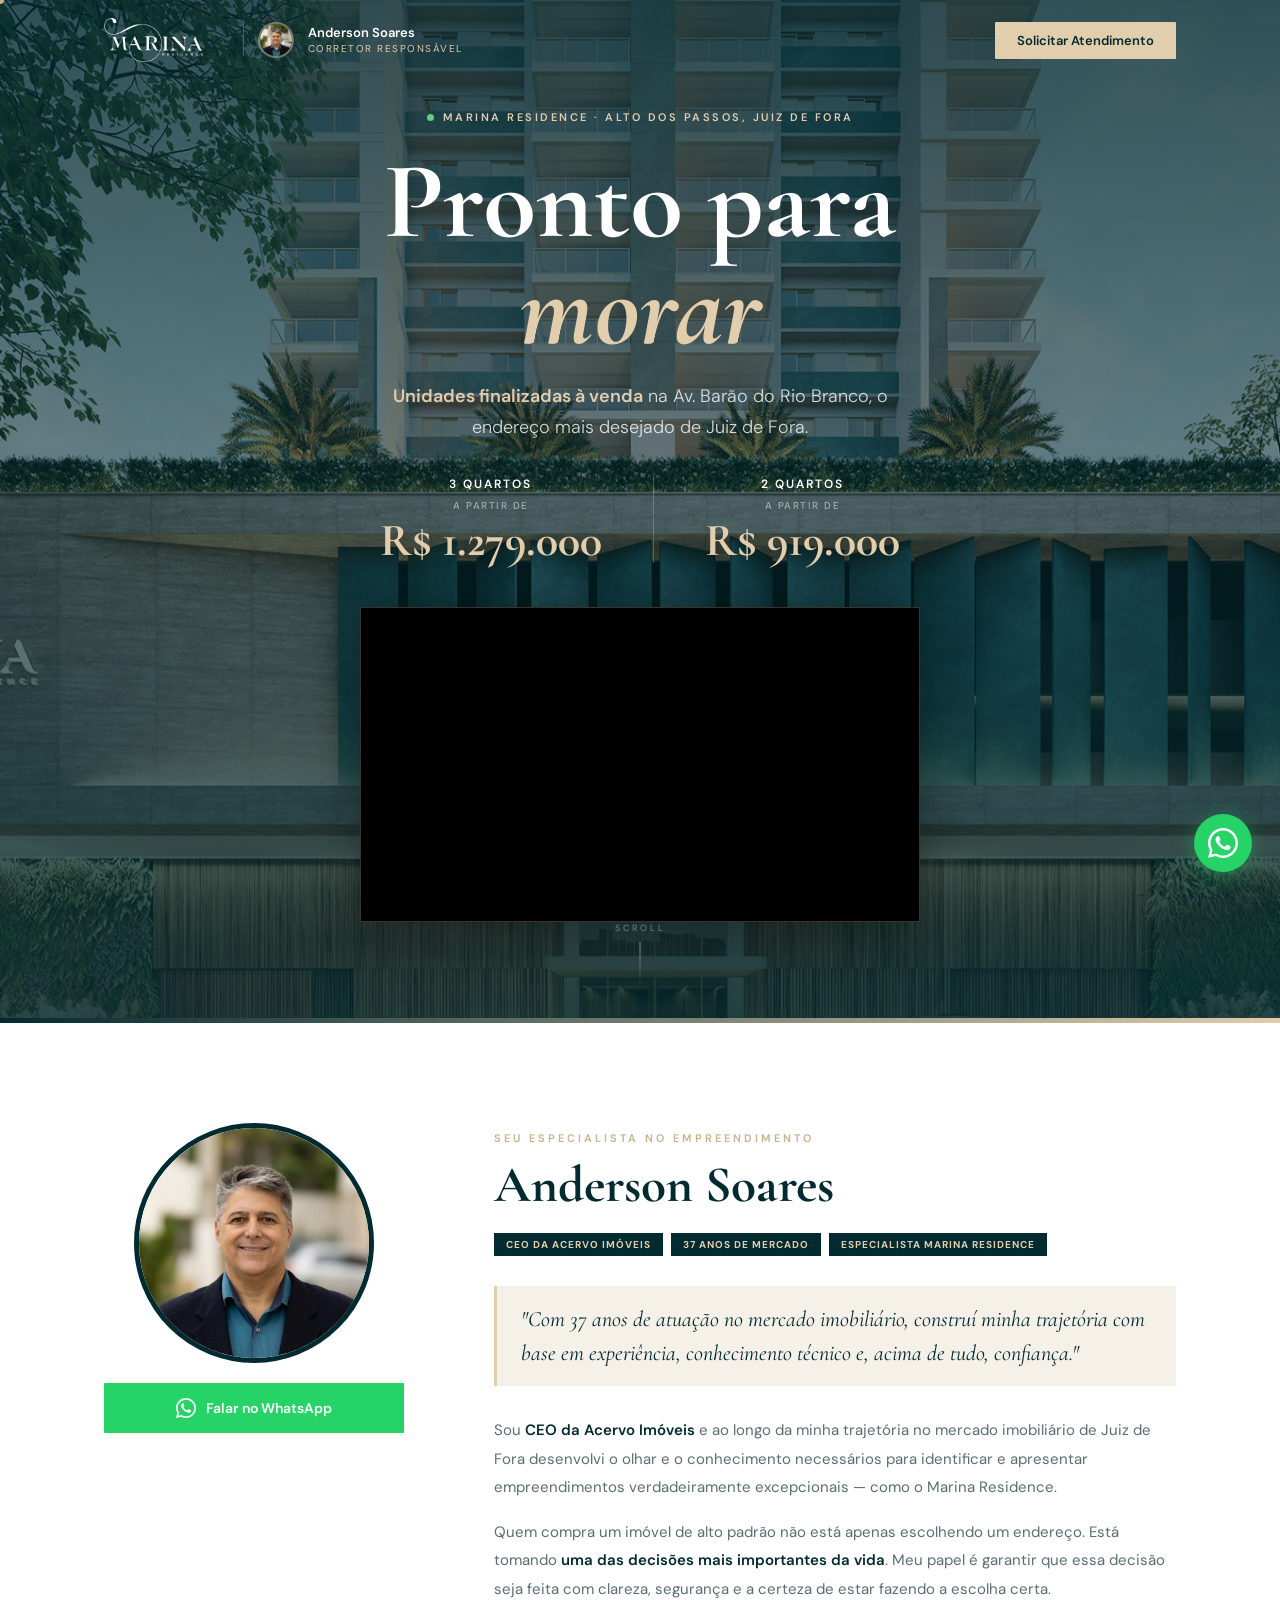
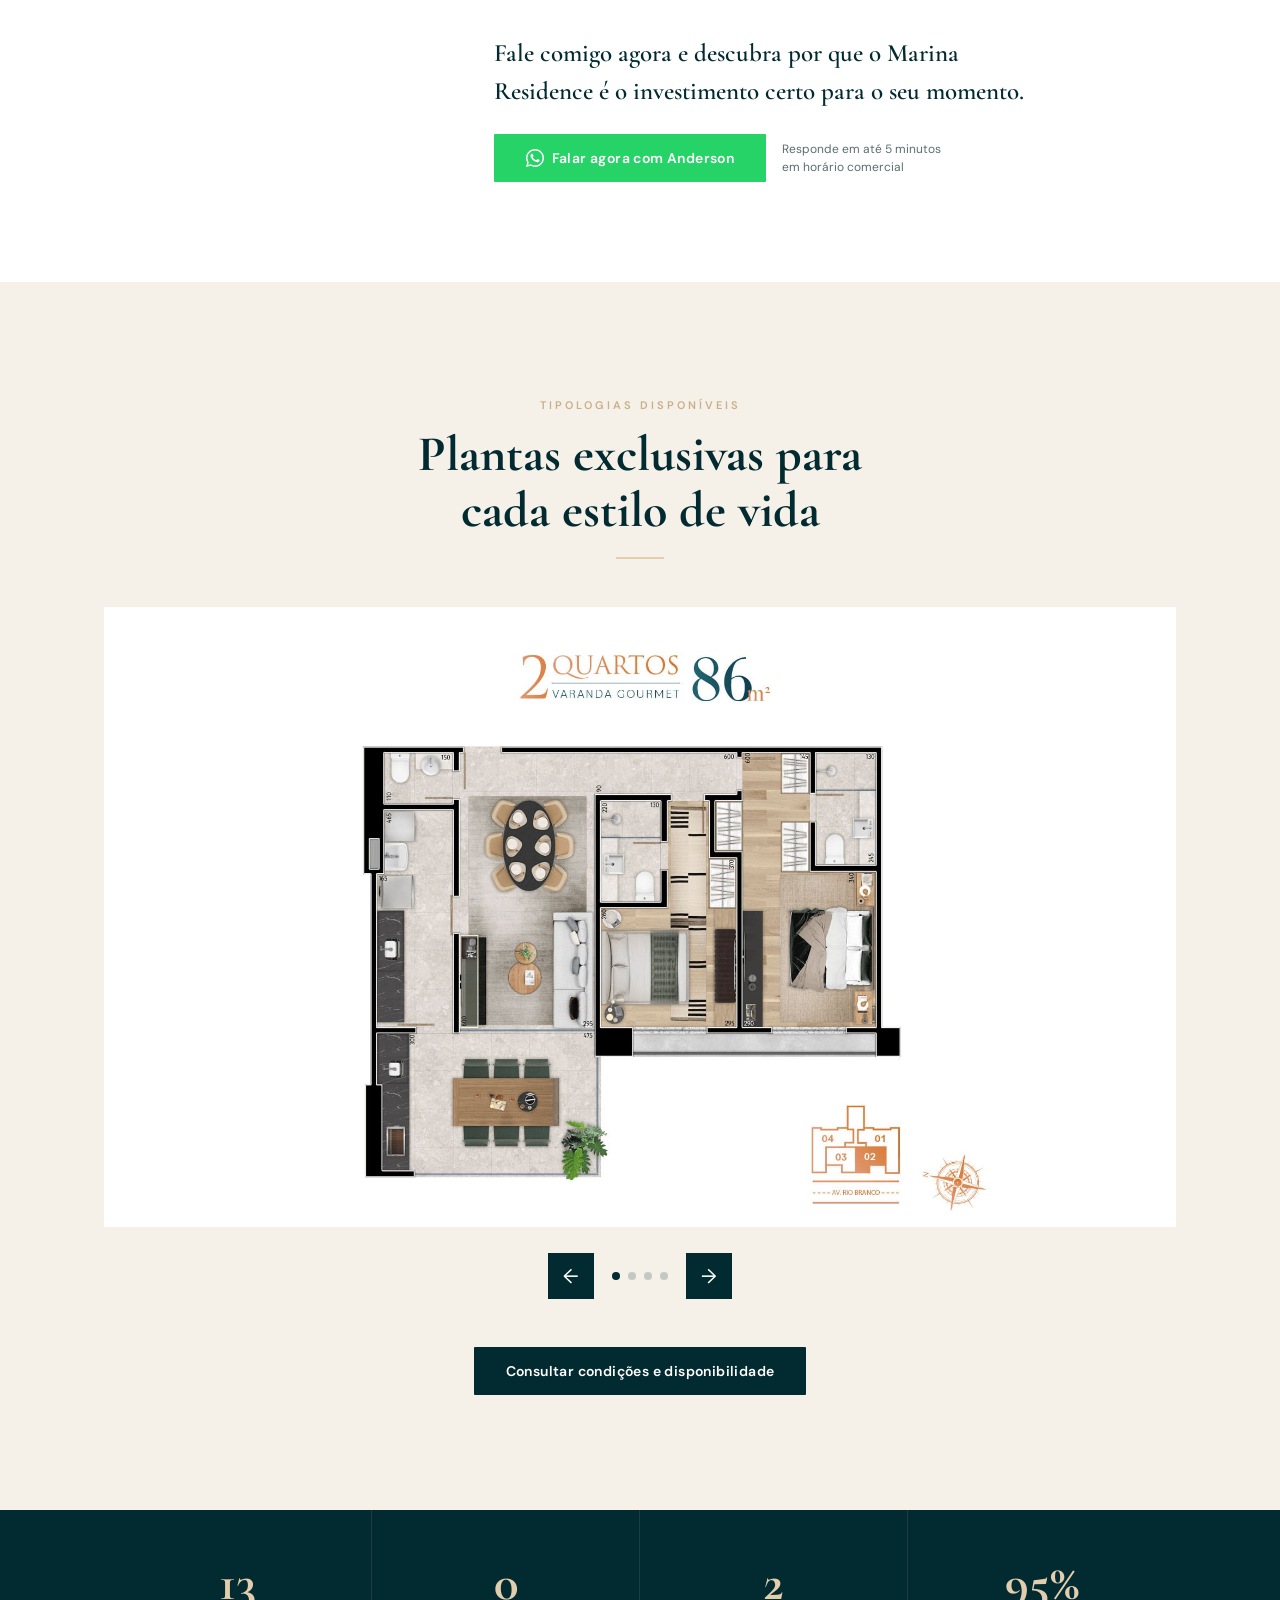
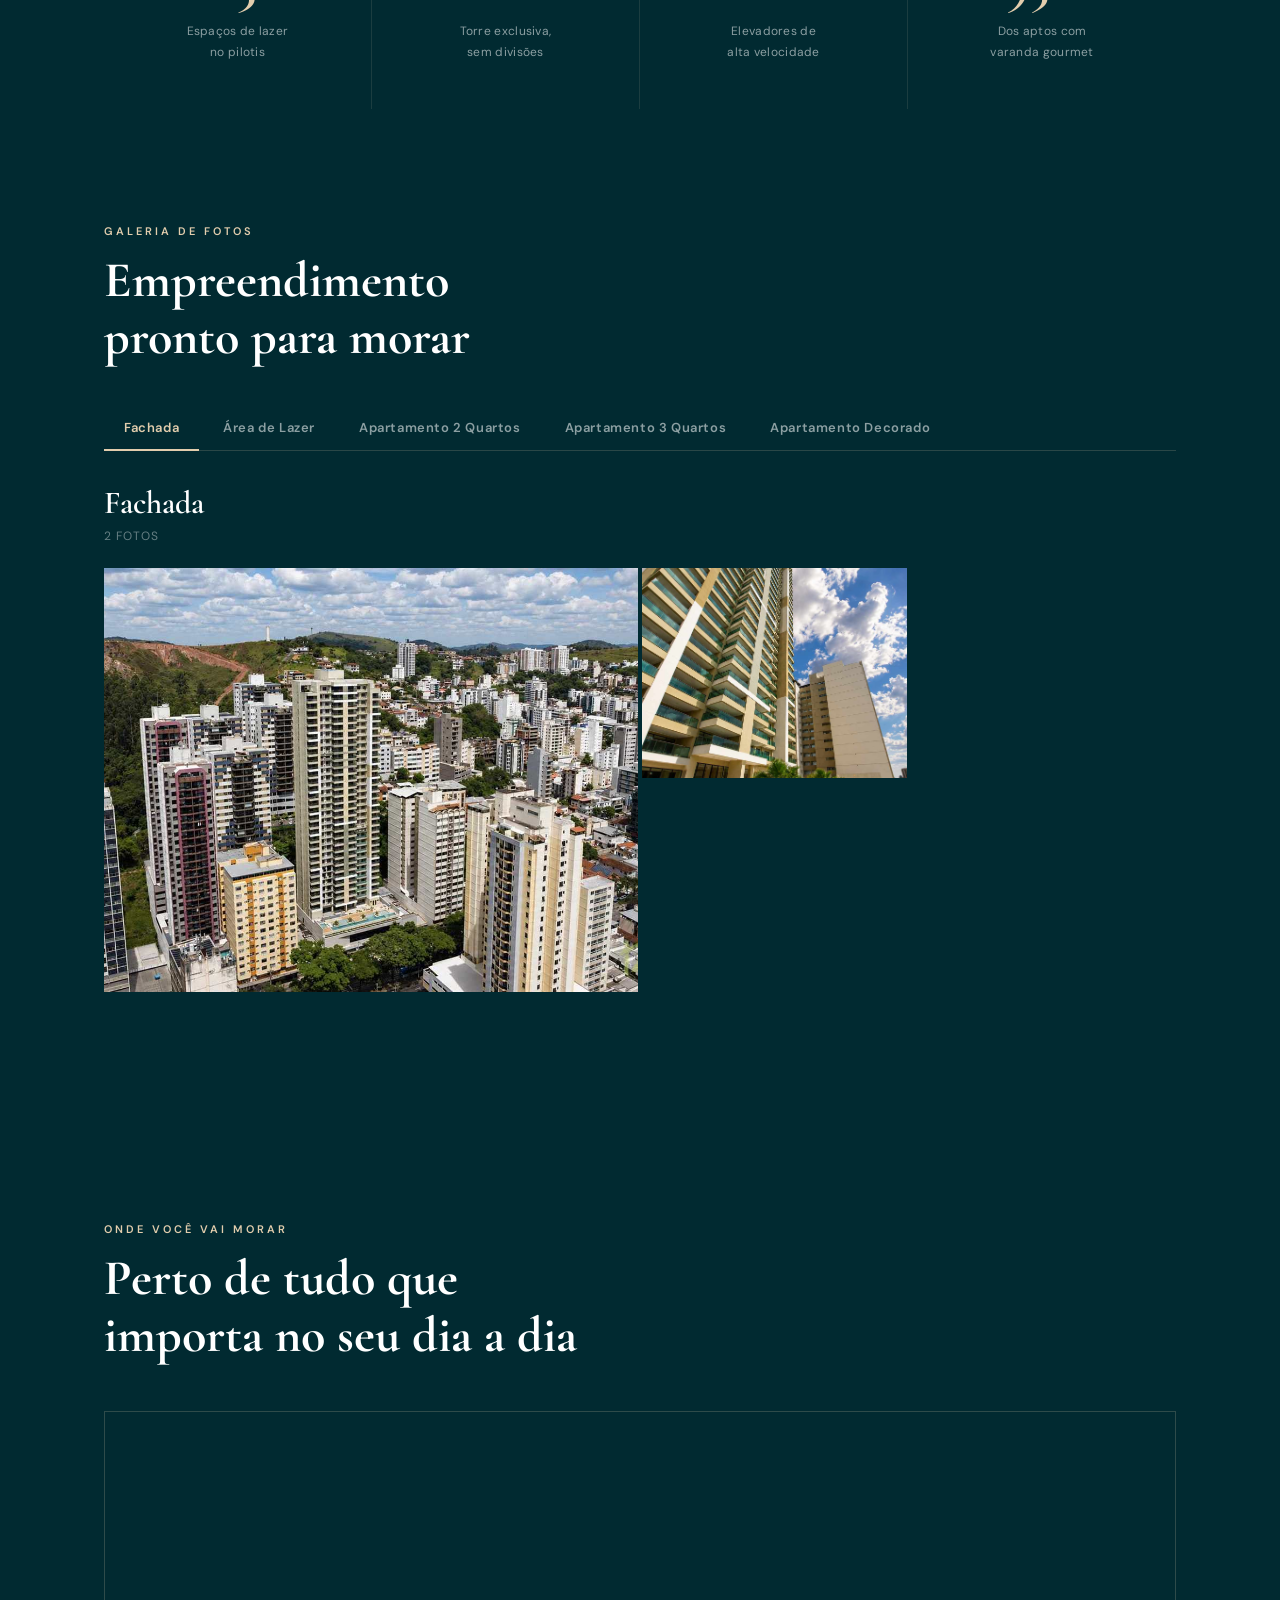
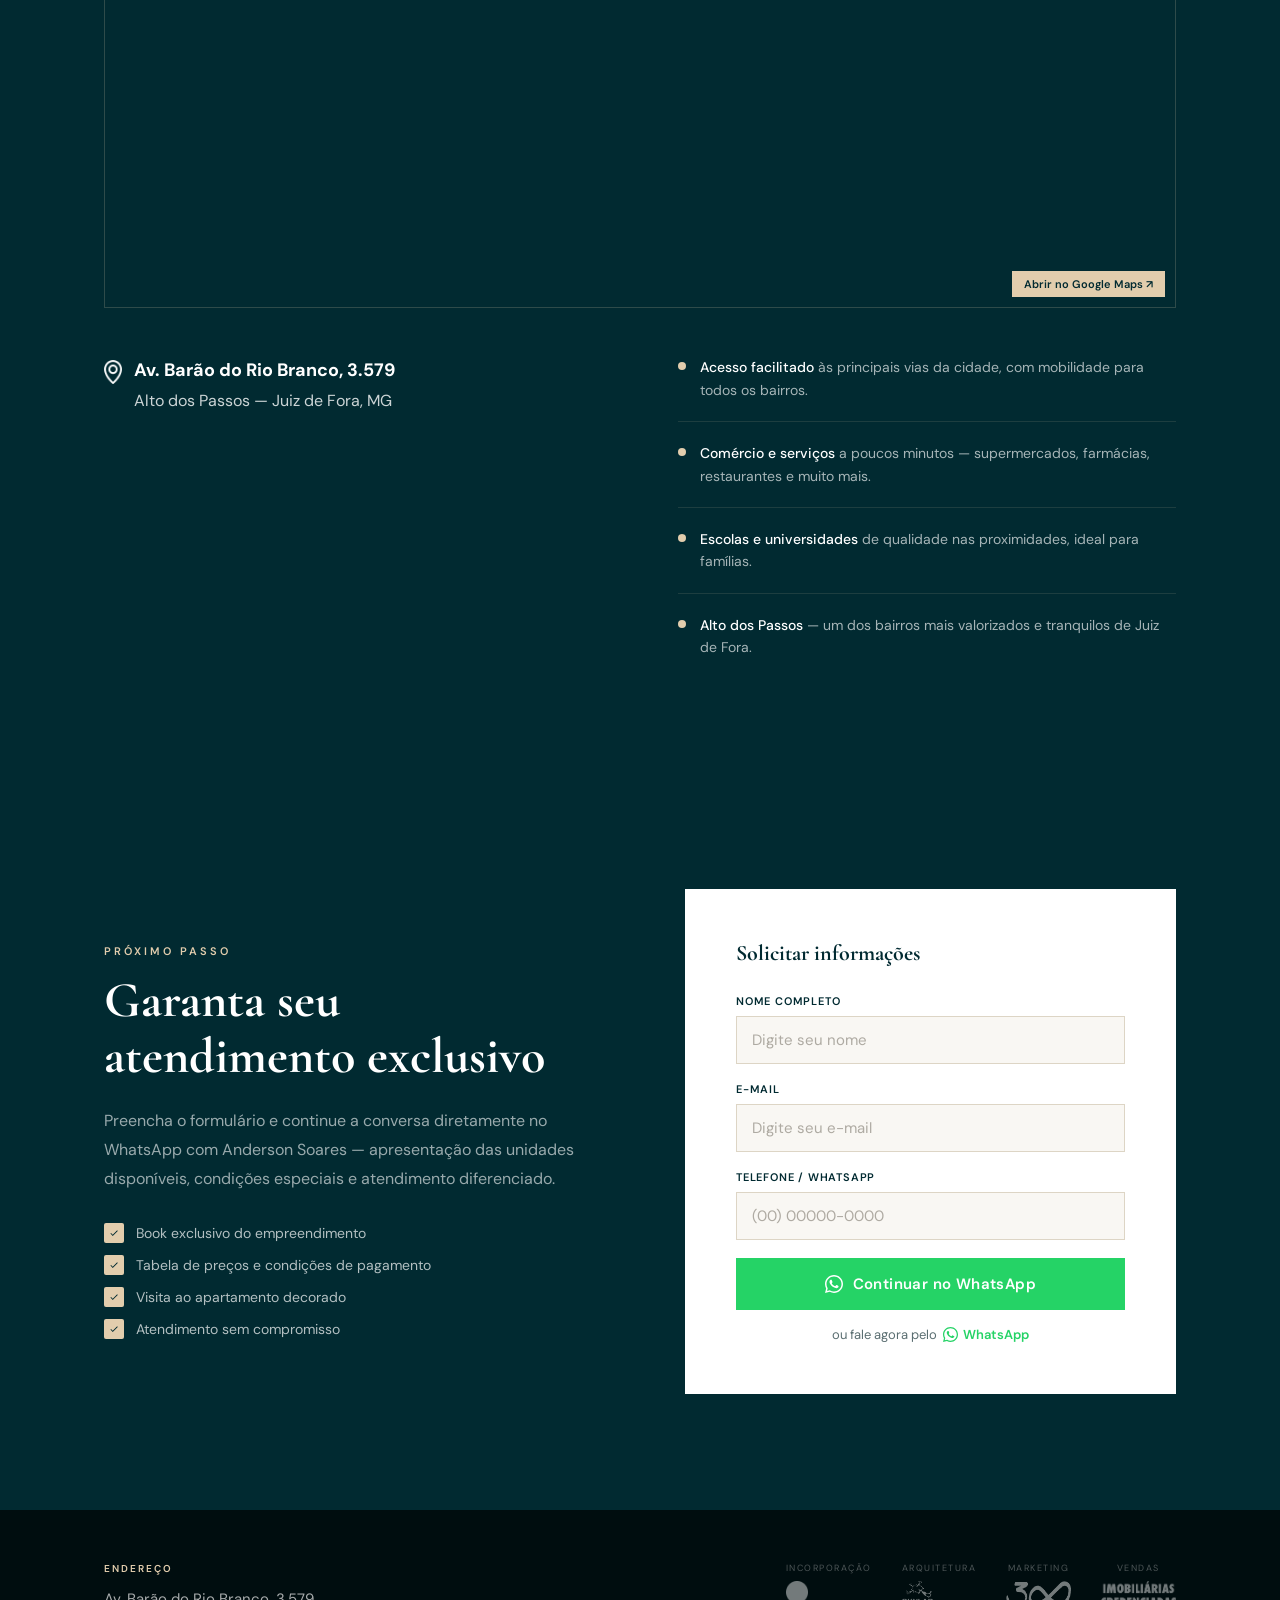
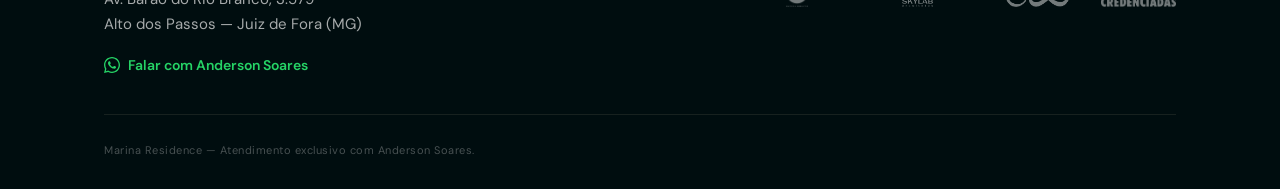
==== commit cb80d292: "LP v5 - hero centralizado e sem botao de WhatsApp Co-Authored-By: Claude Fable 5 <noreply@anthropic." ====
--- a/index.html
+++ b/index.html
@@ -240,22 +240,24 @@
             position: absolute;
             inset: 0;
             background: linear-gradient(
-                120deg,
-                rgba(1,42,49,.88) 0%,
-                rgba(1,42,49,.62) 55%,
-                rgba(1,42,49,.18) 100%
+                180deg,
+                rgba(1,42,49,.80) 0%,
+                rgba(1,42,49,.55) 50%,
+                rgba(1,42,49,.82) 100%
             );
         }
-        /* Grid hero 2 colunas: texto + vídeo */
-        .hero-grid {
+        /* Conteúdo do hero centralizado em coluna única */
+        .hero-inner {
             position: relative;
             z-index: 2;
-            display: grid;
-            grid-template-columns: 1fr 500px;
-            gap: clamp(32px, 5vw, 64px);
-            align-items: center;
-            padding-top: 90px;
-            padding-bottom: 60px;
+            display: flex;
+            flex-direction: column;
+            align-items: center;
+            text-align: center;
+            max-width: 920px;
+            margin: 0 auto;
+            padding-top: 110px;
+            padding-bottom: 96px;
         }
         .hero-eyebrow {
             display: inline-flex;
@@ -292,8 +294,8 @@
             font-weight: 300;
             color: rgba(255,255,255,.8);
             line-height: 1.7;
-            margin-bottom: 34px;
-            max-width: 500px;
+            margin: 0 auto 34px;
+            max-width: 560px;
         }
         .hero-sub strong { font-weight: 600; color: var(--gold); }
 
@@ -301,10 +303,11 @@
         .hero-precos {
             display: flex;
             align-items: stretch;
-            gap: clamp(24px, 3.5vw, 44px);
-            margin-bottom: 36px;
-        }
-        .hp-item { display: flex; flex-direction: column; }
+            justify-content: center;
+            gap: clamp(28px, 4vw, 56px);
+            margin-bottom: 44px;
+        }
+        .hp-item { display: flex; flex-direction: column; align-items: center; }
         .hp-tipo {
             font-size: 12px;
             font-weight: 600;
@@ -329,11 +332,10 @@
             line-height: 1;
         }
         .hp-sep { width: 1px; background: rgba(226,205,173,.28); }
-        .btn-hero-wa { font-size: 15px; padding: 17px 36px; }
 
         /* Vídeo do empreendimento no hero (16:9, sem autoplay) */
         .hero-video {
-            width: 100%;
+            width: min(640px, 100%);
             aspect-ratio: 16 / 9;
             background: #000;
             box-shadow: 0 16px 56px rgba(0,0,0,.42);
@@ -887,13 +889,12 @@
 
         /* ===== RESPONSIVO ===== */
         @media (max-width: 1024px) {
-            .hero-grid { grid-template-columns: 1fr 420px; }
             .corretor-v2-grid { grid-template-columns: 260px 1fr; }
             .corretor-v2-left { position: static; }
             .ng-grid { grid-template-columns: repeat(3, 1fr); }
         }
         @media (max-width: 768px) {
-            .hero-grid { grid-template-columns: 1fr; padding-bottom: 40px; }
+            .hero-inner { padding-top: 96px; padding-bottom: 72px; }
             .numbers-grid { grid-template-columns: repeat(2,1fr); }
             .n-item:nth-child(2) { border-right: none; }
             .n-item:nth-child(3),.n-item:nth-child(4) { border-top: 1px solid rgba(226,205,173,.12); }
@@ -929,7 +930,6 @@
             /* Preços do hero empilhados em telas estreitas */
             .hero-precos { flex-direction: column; gap: 18px; }
             .hp-sep { width: 100%; height: 1px; }
-            .btn-hero-wa { width: 100%; }
         }
     </style>
 </head>
@@ -973,41 +973,31 @@
     </div>
     <div class="hero-overlay"></div>
     <div class="container">
-        <div class="hero-grid">
-
-            <!-- Esquerda: "Pronto para morar" dominante + preços + CTA -->
-            <div class="hero-body">
-                <span class="hero-eyebrow">Marina Residence · Alto dos Passos, Juiz de Fora</span>
-                <h1 class="hero-h1">
-                    Pronto para<br><em>morar</em>
-                </h1>
-                <p class="hero-sub">
-                    <strong>Unidades finalizadas à venda</strong> na Av. Barão do Rio Branco,
-                    o endereço mais desejado de Juiz de Fora.
-                </p>
-                <div class="hero-precos">
-                    <div class="hp-item">
-                        <span class="hp-tipo">3 Quartos</span>
-                        <span class="hp-label">a partir de</span>
-                        <span class="hp-valor">R$ 1.279.000</span>
-                    </div>
-                    <div class="hp-sep"></div>
-                    <div class="hp-item">
-                        <span class="hp-tipo">2 Quartos</span>
-                        <span class="hp-label">a partir de</span>
-                        <span class="hp-valor">R$ 919.000</span>
-                    </div>
+        <div class="hero-inner">
+
+            <span class="hero-eyebrow">Marina Residence · Alto dos Passos, Juiz de Fora</span>
+            <h1 class="hero-h1">
+                Pronto para<br><em>morar</em>
+            </h1>
+            <p class="hero-sub">
+                <strong>Unidades finalizadas à venda</strong> na Av. Barão do Rio Branco,
+                o endereço mais desejado de Juiz de Fora.
+            </p>
+            <div class="hero-precos">
+                <div class="hp-item">
+                    <span class="hp-tipo">3 Quartos</span>
+                    <span class="hp-label">a partir de</span>
+                    <span class="hp-valor">R$ 1.279.000</span>
                 </div>
-                <a href="https://wa.me/553240098000" target="_blank" rel="noopener" class="btn btn-green btn-hero-wa">
-                    <svg viewBox="0 0 24 24">
-                        <path d="M17.472 14.382c-.297-.149-1.758-.867-2.03-.967-.273-.099-.471-.148-.67.15-.197.297-.767.966-.94 1.164-.173.199-.347.223-.644.075-.297-.15-1.255-.463-2.39-1.475-.883-.788-1.48-1.761-1.653-2.059-.173-.297-.018-.458.13-.606.134-.133.298-.347.446-.52.149-.174.198-.298.298-.497.099-.198.05-.371-.025-.52-.075-.149-.669-1.612-.916-2.207-.242-.579-.487-.5-.669-.51-.173-.008-.371-.01-.57-.01-.198 0-.52.074-.792.372-.272.297-1.04 1.016-1.04 2.479 0 1.462 1.065 2.875 1.213 3.074.149.198 2.096 3.2 5.077 4.487.709.306 1.262.489 1.694.625.712.227 1.36.195 1.871.118.571-.085 1.758-.719 2.006-1.413.248-.694.248-1.289.173-1.413-.074-.124-.272-.198-.57-.347z"/>
-                        <path d="M12 0C5.373 0 0 5.373 0 12c0 2.127.558 4.122 1.529 5.856L.057 23.875l6.196-1.449A11.934 11.934 0 0012 24c6.627 0 12-5.373 12-12S18.627 0 12 0zm0 22c-1.891 0-3.663-.518-5.179-1.421l-.371-.22-3.678.86.874-3.595-.241-.389A9.955 9.955 0 012 12C2 6.477 6.477 2 12 2s10 4.477 10 10-4.477 10-10 10z"/>
-                    </svg>
-                    Falar com Anderson no WhatsApp
-                </a>
+                <div class="hp-sep"></div>
+                <div class="hp-item">
+                    <span class="hp-tipo">2 Quartos</span>
+                    <span class="hp-label">a partir de</span>
+                    <span class="hp-valor">R$ 919.000</span>
+                </div>
             </div>
 
-            <!-- Direita: vídeo do empreendimento (16:9, sem autoplay) -->
+            <!-- Vídeo do empreendimento (16:9, sem autoplay) -->
             <div class="hero-video">
                 <iframe
                     src="https://www.youtube.com/embed/Rkh85oMoVg0?rel=0"
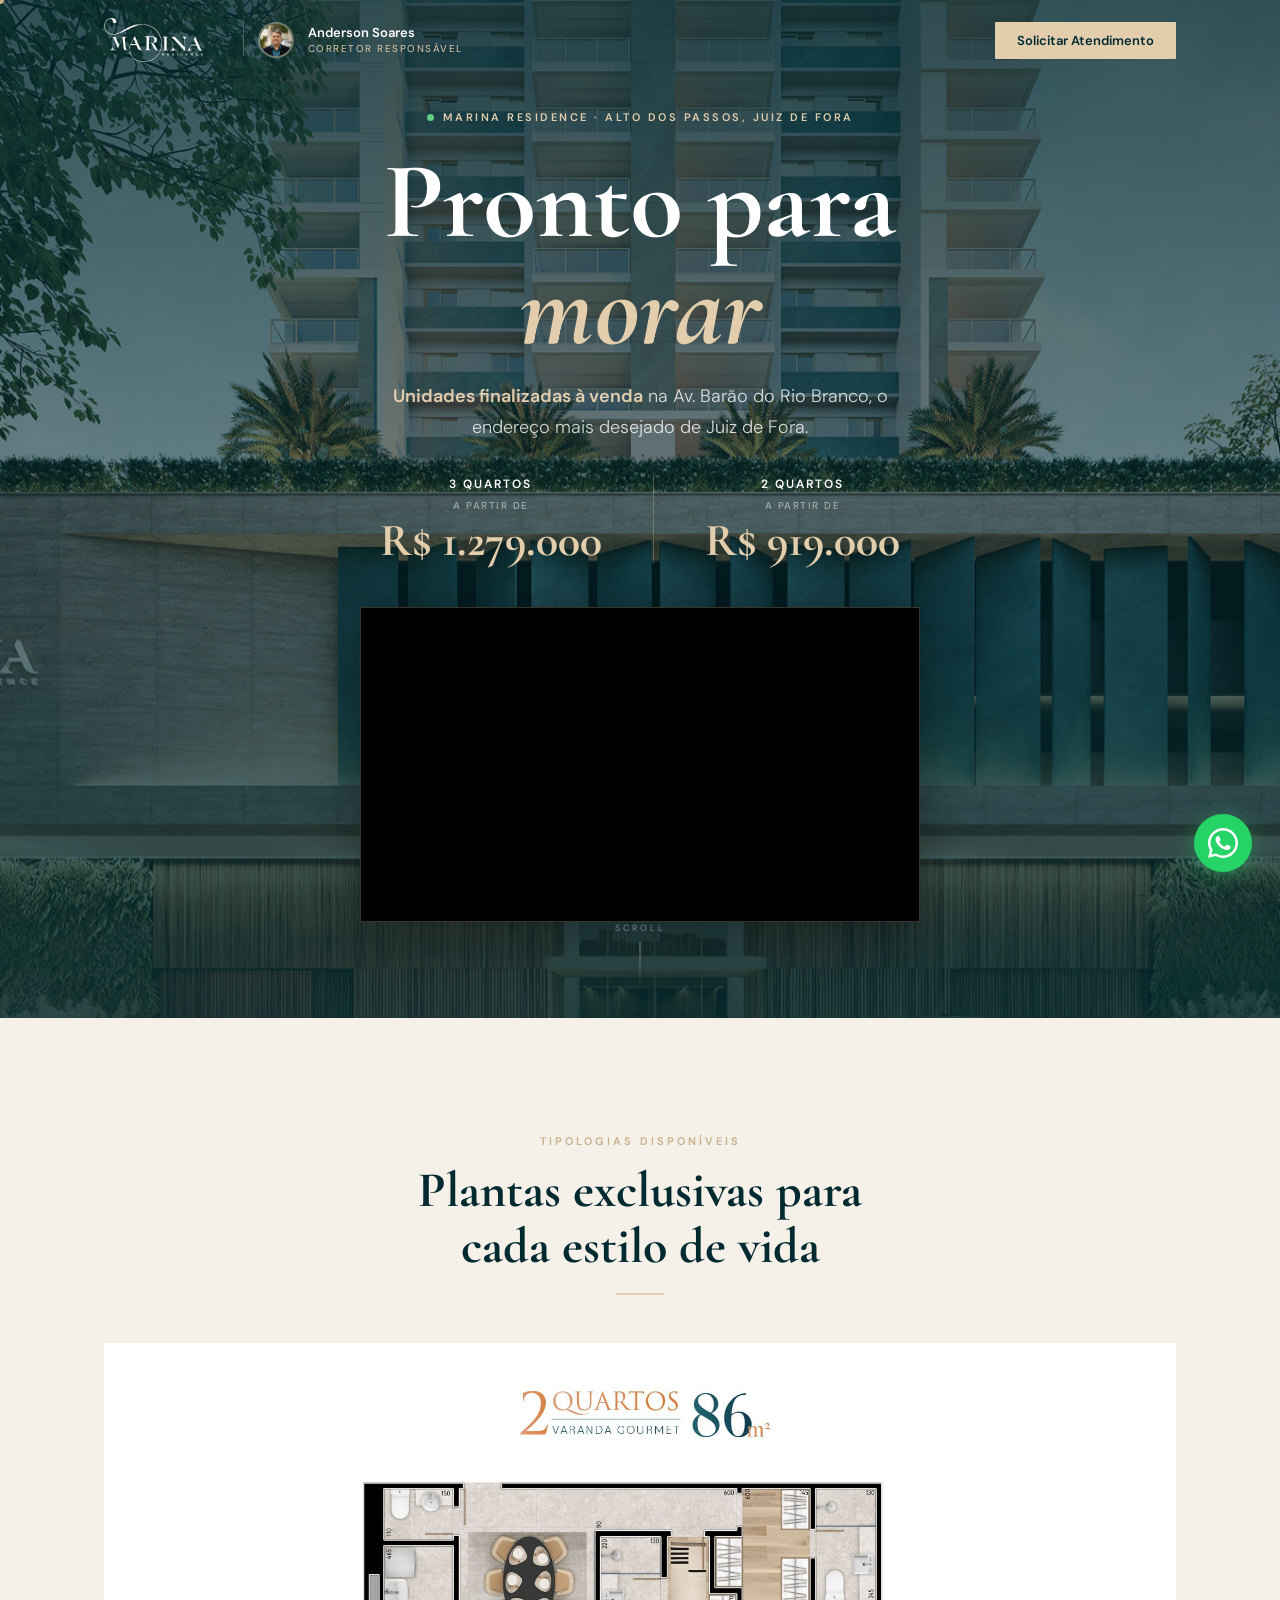
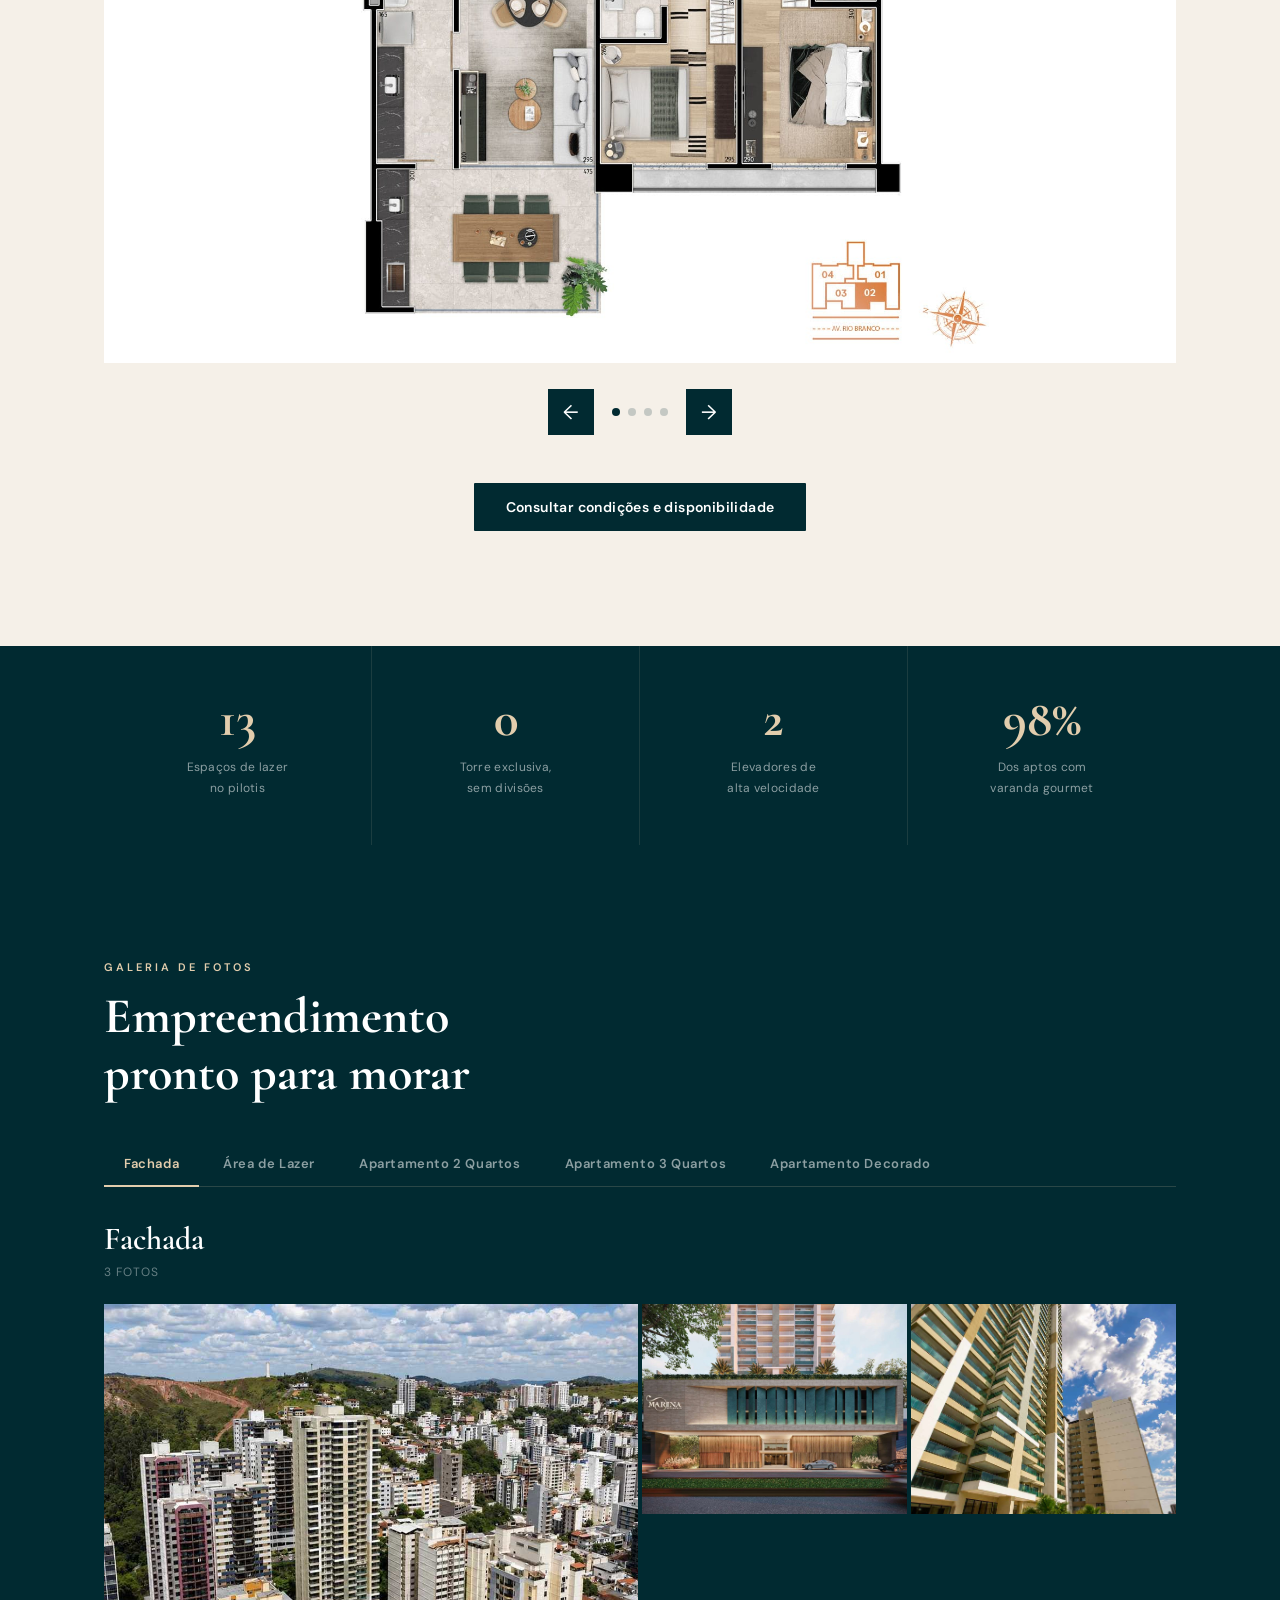
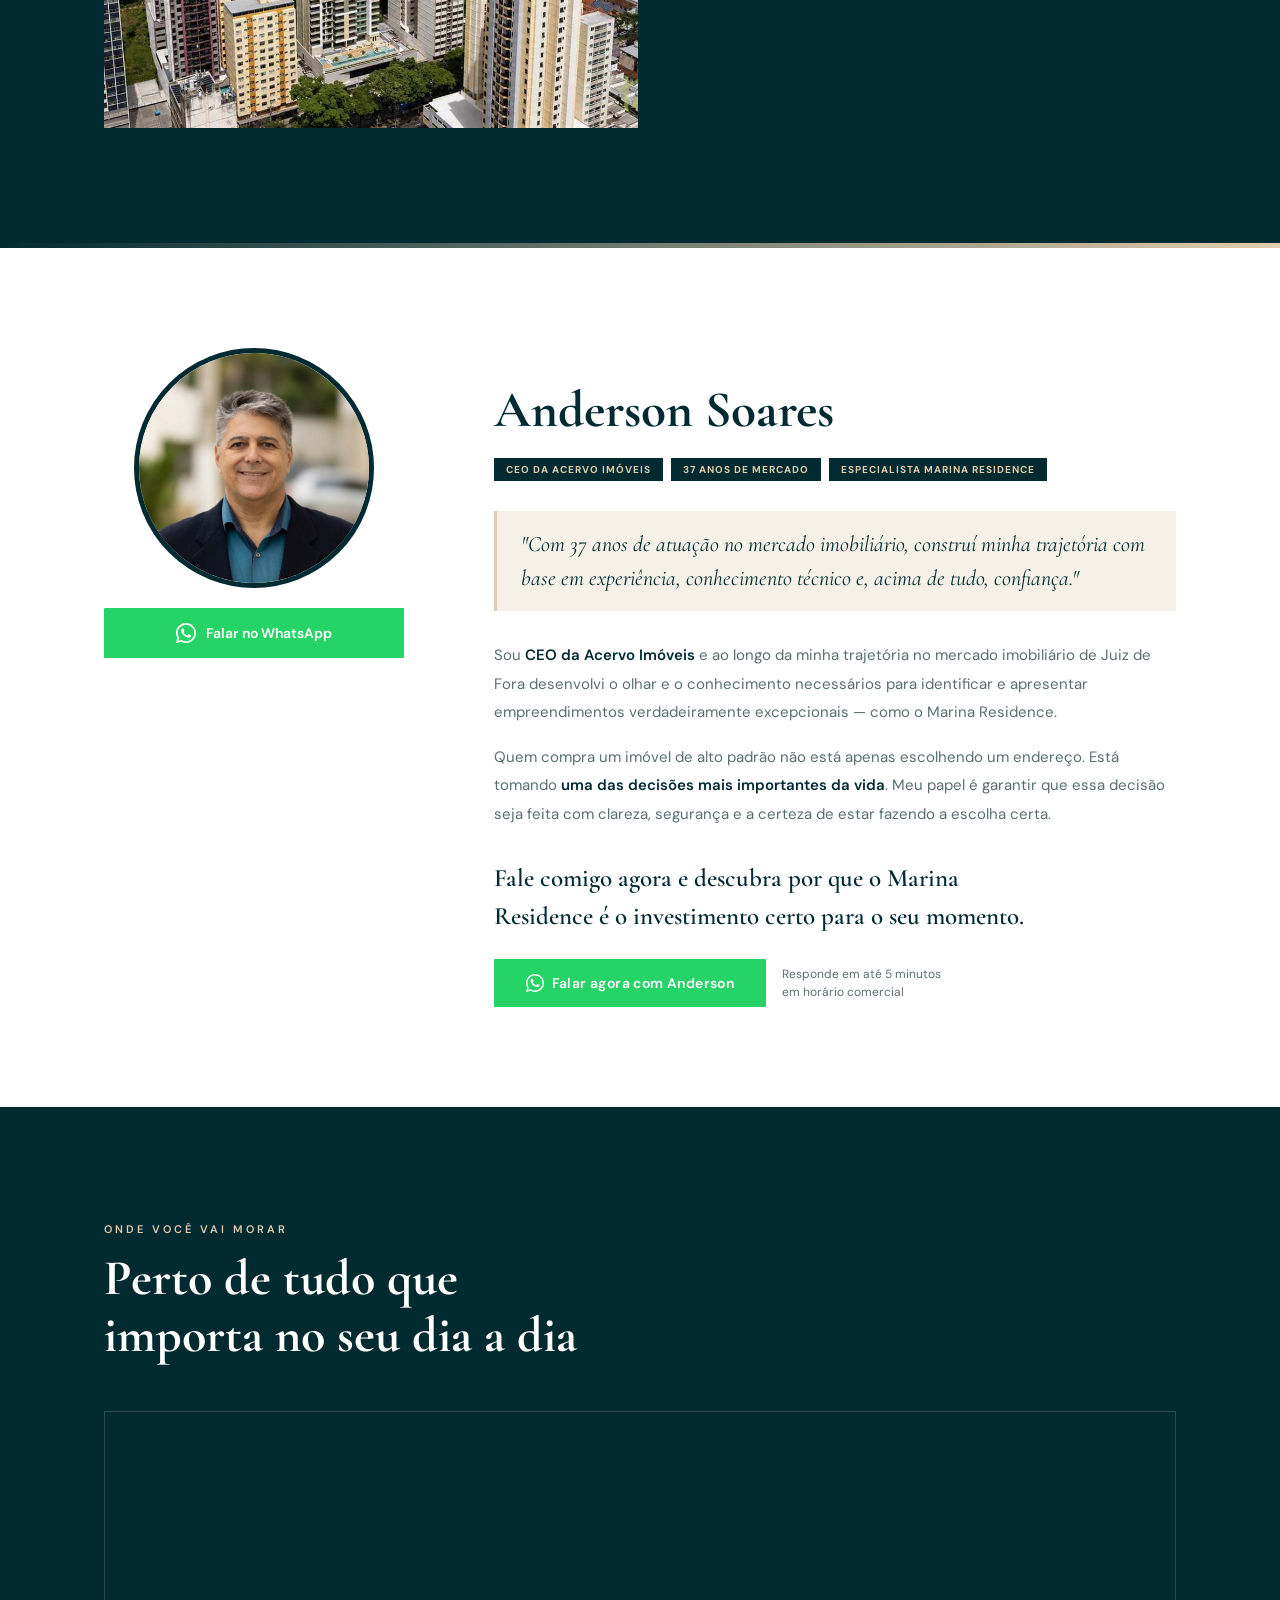
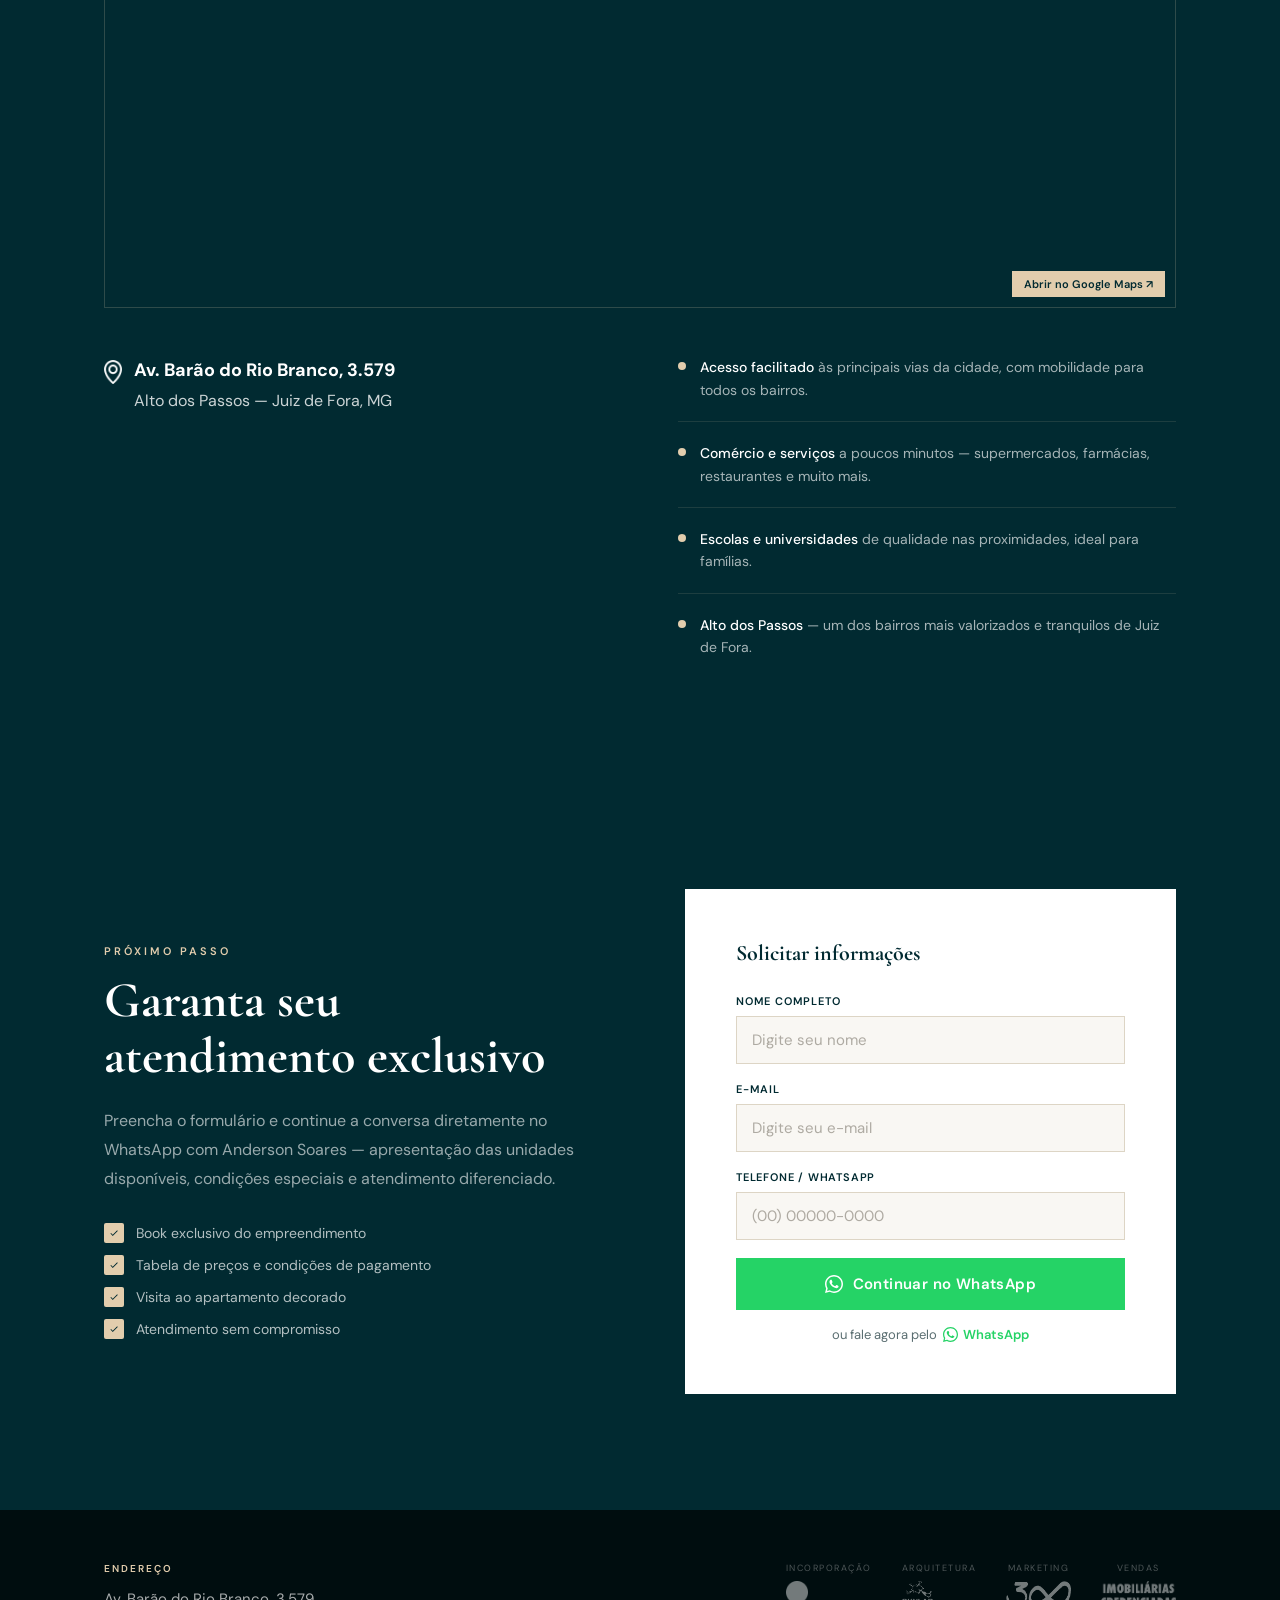
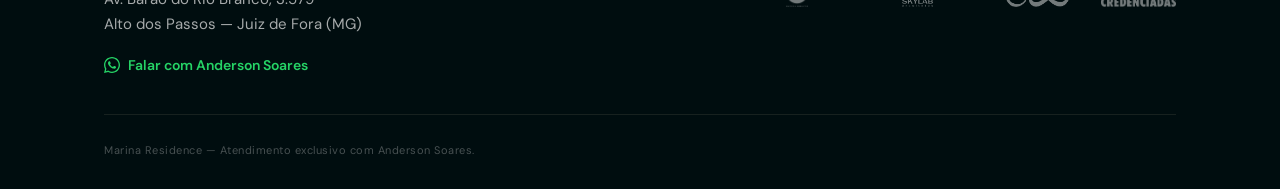
==== commit fbdfd0c7: "LP v5 - corretor movido para entre galeria e localizacao; foto port cochere na fachada Co-Authored-B" ====
--- a/index.html
+++ b/index.html
@@ -1017,84 +1017,6 @@
 </section>
 
 <!-- ╔══════════════════════════════════╗ -->
-<!-- ║   DOBRA 2 — ANDERSON SOARES     ║ -->
-<!-- ╚══════════════════════════════════╝ -->
-<section id="corretor">
-    <div class="corretor-accent-bar"></div>
-    <div class="corretor-inner">
-        <div class="container">
-            <div class="corretor-v2-grid">
-
-                <!-- Esquerda: foto + CTA -->
-                <div class="corretor-v2-left" data-reveal>
-                    <div class="avatar-lg">
-                        <img src="./fotos/anderson-soares.jpeg" alt="Anderson Soares — CEO da Acervo Imóveis">
-                    </div>
-                    <div class="corretor-cta-stack">
-                        <a href="https://wa.me/553240098000" target="_blank" rel="noopener" class="btn-wa-lg">
-                            <svg viewBox="0 0 24 24">
-                                <path d="M17.472 14.382c-.297-.149-1.758-.867-2.03-.967-.273-.099-.471-.148-.67.15-.197.297-.767.966-.94 1.164-.173.199-.347.223-.644.075-.297-.15-1.255-.463-2.39-1.475-.883-.788-1.48-1.761-1.653-2.059-.173-.297-.018-.458.13-.606.134-.133.298-.347.446-.52.149-.174.198-.298.298-.497.099-.198.05-.371-.025-.52-.075-.149-.669-1.612-.916-2.207-.242-.579-.487-.5-.669-.51-.173-.008-.371-.01-.57-.01-.198 0-.52.074-.792.372-.272.297-1.04 1.016-1.04 2.479 0 1.462 1.065 2.875 1.213 3.074.149.198 2.096 3.2 5.077 4.487.709.306 1.262.489 1.694.625.712.227 1.36.195 1.871.118.571-.085 1.758-.719 2.006-1.413.248-.694.248-1.289.173-1.413-.074-.124-.272-.198-.57-.347z"/>
-                                <path d="M12 0C5.373 0 0 5.373 0 12c0 2.127.558 4.122 1.529 5.856L.057 23.875l6.196-1.449A11.934 11.934 0 0012 24c6.627 0 12-5.373 12-12S18.627 0 12 0zm0 22c-1.891 0-3.663-.518-5.179-1.421l-.371-.22-3.678.86.874-3.595-.241-.389A9.955 9.955 0 012 12C2 6.477 6.477 2 12 2s10 4.477 10 10-4.477 10-10 10z"/>
-                            </svg>
-                            Falar no WhatsApp
-                        </a>
-                    </div>
-                </div>
-
-                <!-- Direita: bio -->
-                <div class="corretor-v2-right">
-                    <span class="eyebrow" data-reveal>Seu especialista no empreendimento</span>
-                    <h2 class="corretor-v2-name" data-reveal data-delay="1">Anderson Soares</h2>
-
-                    <div class="corretor-v2-tags" data-reveal data-delay="2">
-                        <span class="c-tag">CEO da Acervo Imóveis</span>
-                        <span class="c-tag">37 anos de mercado</span>
-                        <span class="c-tag">Especialista Marina Residence</span>
-                    </div>
-
-                    <div class="corretor-pullquote" data-reveal data-delay="3">
-                        <p>"Com 37 anos de atuação no mercado imobiliário, construí minha trajetória
-                        com base em experiência, conhecimento técnico e, acima de tudo, confiança."</p>
-                    </div>
-
-                    <div class="corretor-v2-bio" data-reveal>
-                        <p>
-                            Sou <strong>CEO da Acervo Imóveis</strong> e ao longo da minha trajetória no
-                            mercado imobiliário de Juiz de Fora desenvolvi o olhar e o conhecimento
-                            necessários para identificar e apresentar empreendimentos verdadeiramente
-                            excepcionais — como o Marina Residence.
-                        </p>
-                        <p>
-                            Quem compra um imóvel de alto padrão não está apenas escolhendo um endereço.
-                            Está tomando <strong>uma das decisões mais importantes da vida</strong>.
-                            Meu papel é garantir que essa decisão seja feita com clareza, segurança
-                            e a certeza de estar fazendo a escolha certa.
-                        </p>
-                    </div>
-
-                    <p class="corretor-cta-frase" data-reveal data-delay="1">
-                        Fale comigo agora e descubra por que o Marina Residence
-                        é o investimento certo para o seu momento.
-                    </p>
-
-                    <div class="corretor-v2-cta" data-reveal data-delay="2">
-                        <a href="https://wa.me/553240098000" target="_blank" rel="noopener" class="btn btn-green">
-                            <svg width="18" height="18" viewBox="0 0 24 24" fill="white">
-                                <path d="M17.472 14.382c-.297-.149-1.758-.867-2.03-.967-.273-.099-.471-.148-.67.15-.197.297-.767.966-.94 1.164-.173.199-.347.223-.644.075-.297-.15-1.255-.463-2.39-1.475-.883-.788-1.48-1.761-1.653-2.059-.173-.297-.018-.458.13-.606.134-.133.298-.347.446-.52.149-.174.198-.298.298-.497.099-.198.05-.371-.025-.52-.075-.149-.669-1.612-.916-2.207-.242-.579-.487-.5-.669-.51-.173-.008-.371-.01-.57-.01-.198 0-.52.074-.792.372-.272.297-1.04 1.016-1.04 2.479 0 1.462 1.065 2.875 1.213 3.074.149.198 2.096 3.2 5.077 4.487.709.306 1.262.489 1.694.625.712.227 1.36.195 1.871.118.571-.085 1.758-.719 2.006-1.413.248-.694.248-1.289.173-1.413-.074-.124-.272-.198-.57-.347z"/>
-                                <path d="M12 0C5.373 0 0 5.373 0 12c0 2.127.558 4.122 1.529 5.856L.057 23.875l6.196-1.449A11.934 11.934 0 0012 24c6.627 0 12-5.373 12-12S18.627 0 12 0zm0 22c-1.891 0-3.663-.518-5.179-1.421l-.371-.22-3.678.86.874-3.595-.241-.389A9.955 9.955 0 012 12C2 6.477 6.477 2 12 2s10 4.477 10 10-4.477 10-10 10z"/>
-                            </svg>
-                            Falar agora com Anderson
-                        </a>
-                        <p class="corretor-v2-note">Responde em até 5 minutos<br>em horário comercial</p>
-                    </div>
-                </div>
-
-            </div>
-        </div>
-    </div>
-</section>
-
-<!-- ╔══════════════════════════════════╗ -->
 <!-- ║      DOBRA 6 — PLANTAS          ║ -->
 <!-- ╚══════════════════════════════════╝ -->
 <section id="plantas">
@@ -1182,6 +1104,84 @@
     <span id="lb-cap"></span>
     <button id="lb-next" onclick="lbNav(1)" aria-label="Próxima imagem">&#8250;</button>
 </div>
+
+<!-- ╔══════════════════════════════════╗ -->
+<!-- ║   DOBRA 2 — ANDERSON SOARES     ║ -->
+<!-- ╚══════════════════════════════════╝ -->
+<section id="corretor">
+    <div class="corretor-accent-bar"></div>
+    <div class="corretor-inner">
+        <div class="container">
+            <div class="corretor-v2-grid">
+
+                <!-- Esquerda: foto + CTA -->
+                <div class="corretor-v2-left" data-reveal>
+                    <div class="avatar-lg">
+                        <img src="./fotos/anderson-soares.jpeg" alt="Anderson Soares — CEO da Acervo Imóveis">
+                    </div>
+                    <div class="corretor-cta-stack">
+                        <a href="https://wa.me/553240098000" target="_blank" rel="noopener" class="btn-wa-lg">
+                            <svg viewBox="0 0 24 24">
+                                <path d="M17.472 14.382c-.297-.149-1.758-.867-2.03-.967-.273-.099-.471-.148-.67.15-.197.297-.767.966-.94 1.164-.173.199-.347.223-.644.075-.297-.15-1.255-.463-2.39-1.475-.883-.788-1.48-1.761-1.653-2.059-.173-.297-.018-.458.13-.606.134-.133.298-.347.446-.52.149-.174.198-.298.298-.497.099-.198.05-.371-.025-.52-.075-.149-.669-1.612-.916-2.207-.242-.579-.487-.5-.669-.51-.173-.008-.371-.01-.57-.01-.198 0-.52.074-.792.372-.272.297-1.04 1.016-1.04 2.479 0 1.462 1.065 2.875 1.213 3.074.149.198 2.096 3.2 5.077 4.487.709.306 1.262.489 1.694.625.712.227 1.36.195 1.871.118.571-.085 1.758-.719 2.006-1.413.248-.694.248-1.289.173-1.413-.074-.124-.272-.198-.57-.347z"/>
+                                <path d="M12 0C5.373 0 0 5.373 0 12c0 2.127.558 4.122 1.529 5.856L.057 23.875l6.196-1.449A11.934 11.934 0 0012 24c6.627 0 12-5.373 12-12S18.627 0 12 0zm0 22c-1.891 0-3.663-.518-5.179-1.421l-.371-.22-3.678.86.874-3.595-.241-.389A9.955 9.955 0 012 12C2 6.477 6.477 2 12 2s10 4.477 10 10-4.477 10-10 10z"/>
+                            </svg>
+                            Falar no WhatsApp
+                        </a>
+                    </div>
+                </div>
+
+                <!-- Direita: bio -->
+                <div class="corretor-v2-right">
+                    <span class="eyebrow" data-reveal>Seu especialista no empreendimento</span>
+                    <h2 class="corretor-v2-name" data-reveal data-delay="1">Anderson Soares</h2>
+
+                    <div class="corretor-v2-tags" data-reveal data-delay="2">
+                        <span class="c-tag">CEO da Acervo Imóveis</span>
+                        <span class="c-tag">37 anos de mercado</span>
+                        <span class="c-tag">Especialista Marina Residence</span>
+                    </div>
+
+                    <div class="corretor-pullquote" data-reveal data-delay="3">
+                        <p>"Com 37 anos de atuação no mercado imobiliário, construí minha trajetória
+                        com base em experiência, conhecimento técnico e, acima de tudo, confiança."</p>
+                    </div>
+
+                    <div class="corretor-v2-bio" data-reveal>
+                        <p>
+                            Sou <strong>CEO da Acervo Imóveis</strong> e ao longo da minha trajetória no
+                            mercado imobiliário de Juiz de Fora desenvolvi o olhar e o conhecimento
+                            necessários para identificar e apresentar empreendimentos verdadeiramente
+                            excepcionais — como o Marina Residence.
+                        </p>
+                        <p>
+                            Quem compra um imóvel de alto padrão não está apenas escolhendo um endereço.
+                            Está tomando <strong>uma das decisões mais importantes da vida</strong>.
+                            Meu papel é garantir que essa decisão seja feita com clareza, segurança
+                            e a certeza de estar fazendo a escolha certa.
+                        </p>
+                    </div>
+
+                    <p class="corretor-cta-frase" data-reveal data-delay="1">
+                        Fale comigo agora e descubra por que o Marina Residence
+                        é o investimento certo para o seu momento.
+                    </p>
+
+                    <div class="corretor-v2-cta" data-reveal data-delay="2">
+                        <a href="https://wa.me/553240098000" target="_blank" rel="noopener" class="btn btn-green">
+                            <svg width="18" height="18" viewBox="0 0 24 24" fill="white">
+                                <path d="M17.472 14.382c-.297-.149-1.758-.867-2.03-.967-.273-.099-.471-.148-.67.15-.197.297-.767.966-.94 1.164-.173.199-.347.223-.644.075-.297-.15-1.255-.463-2.39-1.475-.883-.788-1.48-1.761-1.653-2.059-.173-.297-.018-.458.13-.606.134-.133.298-.347.446-.52.149-.174.198-.298.298-.497.099-.198.05-.371-.025-.52-.075-.149-.669-1.612-.916-2.207-.242-.579-.487-.5-.669-.51-.173-.008-.371-.01-.57-.01-.198 0-.52.074-.792.372-.272.297-1.04 1.016-1.04 2.479 0 1.462 1.065 2.875 1.213 3.074.149.198 2.096 3.2 5.077 4.487.709.306 1.262.489 1.694.625.712.227 1.36.195 1.871.118.571-.085 1.758-.719 2.006-1.413.248-.694.248-1.289.173-1.413-.074-.124-.272-.198-.57-.347z"/>
+                                <path d="M12 0C5.373 0 0 5.373 0 12c0 2.127.558 4.122 1.529 5.856L.057 23.875l6.196-1.449A11.934 11.934 0 0012 24c6.627 0 12-5.373 12-12S18.627 0 12 0zm0 22c-1.891 0-3.663-.518-5.179-1.421l-.371-.22-3.678.86.874-3.595-.241-.389A9.955 9.955 0 012 12C2 6.477 6.477 2 12 2s10 4.477 10 10-4.477 10-10 10z"/>
+                            </svg>
+                            Falar agora com Anderson
+                        </a>
+                        <p class="corretor-v2-note">Responde em até 5 minutos<br>em horário comercial</p>
+                    </div>
+                </div>
+
+            </div>
+        </div>
+    </div>
+</section>
 
 <!-- ╔══════════════════════════════════╗ -->
 <!-- ║    DOBRA 8 — LOCALIZAÇÃO        ║ -->
@@ -1508,6 +1508,7 @@
             title: 'Fachada',
             fotos: [
                 { f: 'fachada-1.jpg', c: 'Fachada 1' },
+                { f: 'fachada-port-couchere-marina.jpg', c: 'Port Cochère' },
                 { f: 'fachada-5.jpg', c: 'Fachada 5' }
             ]
         },
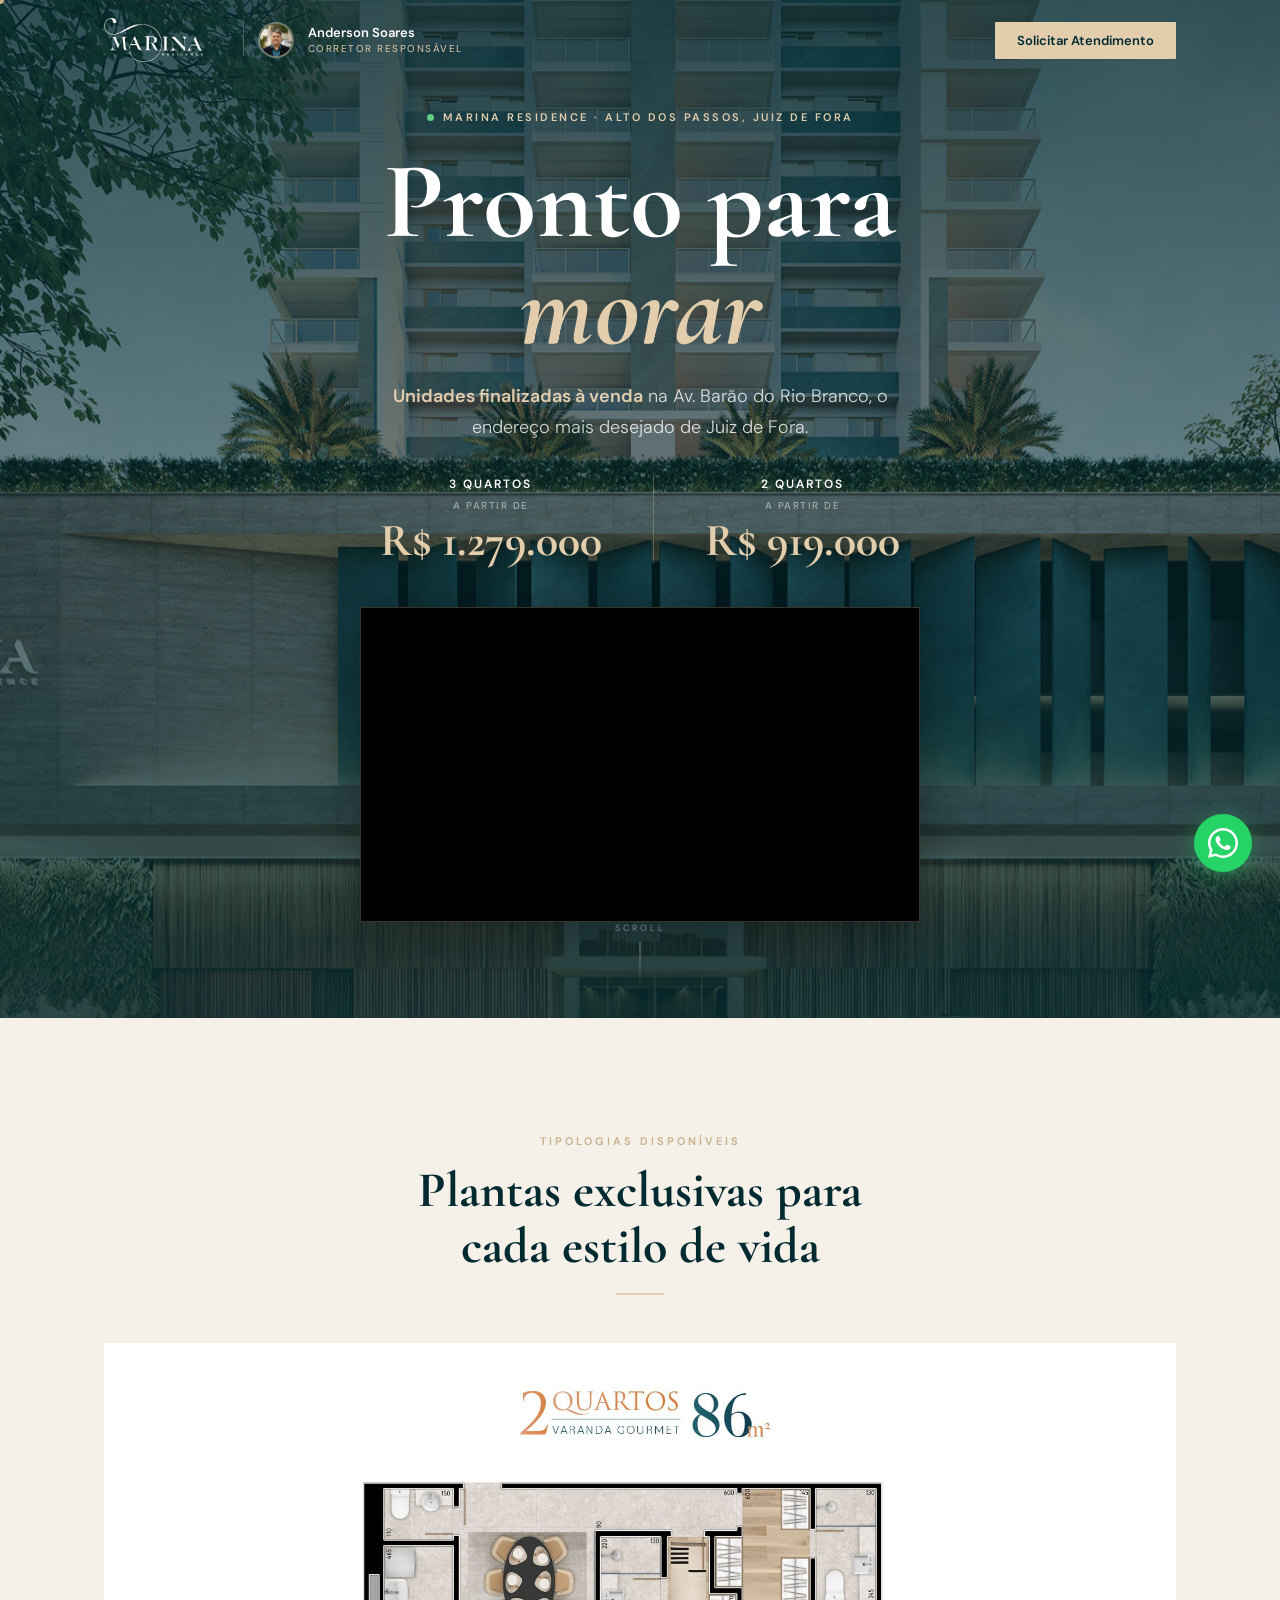
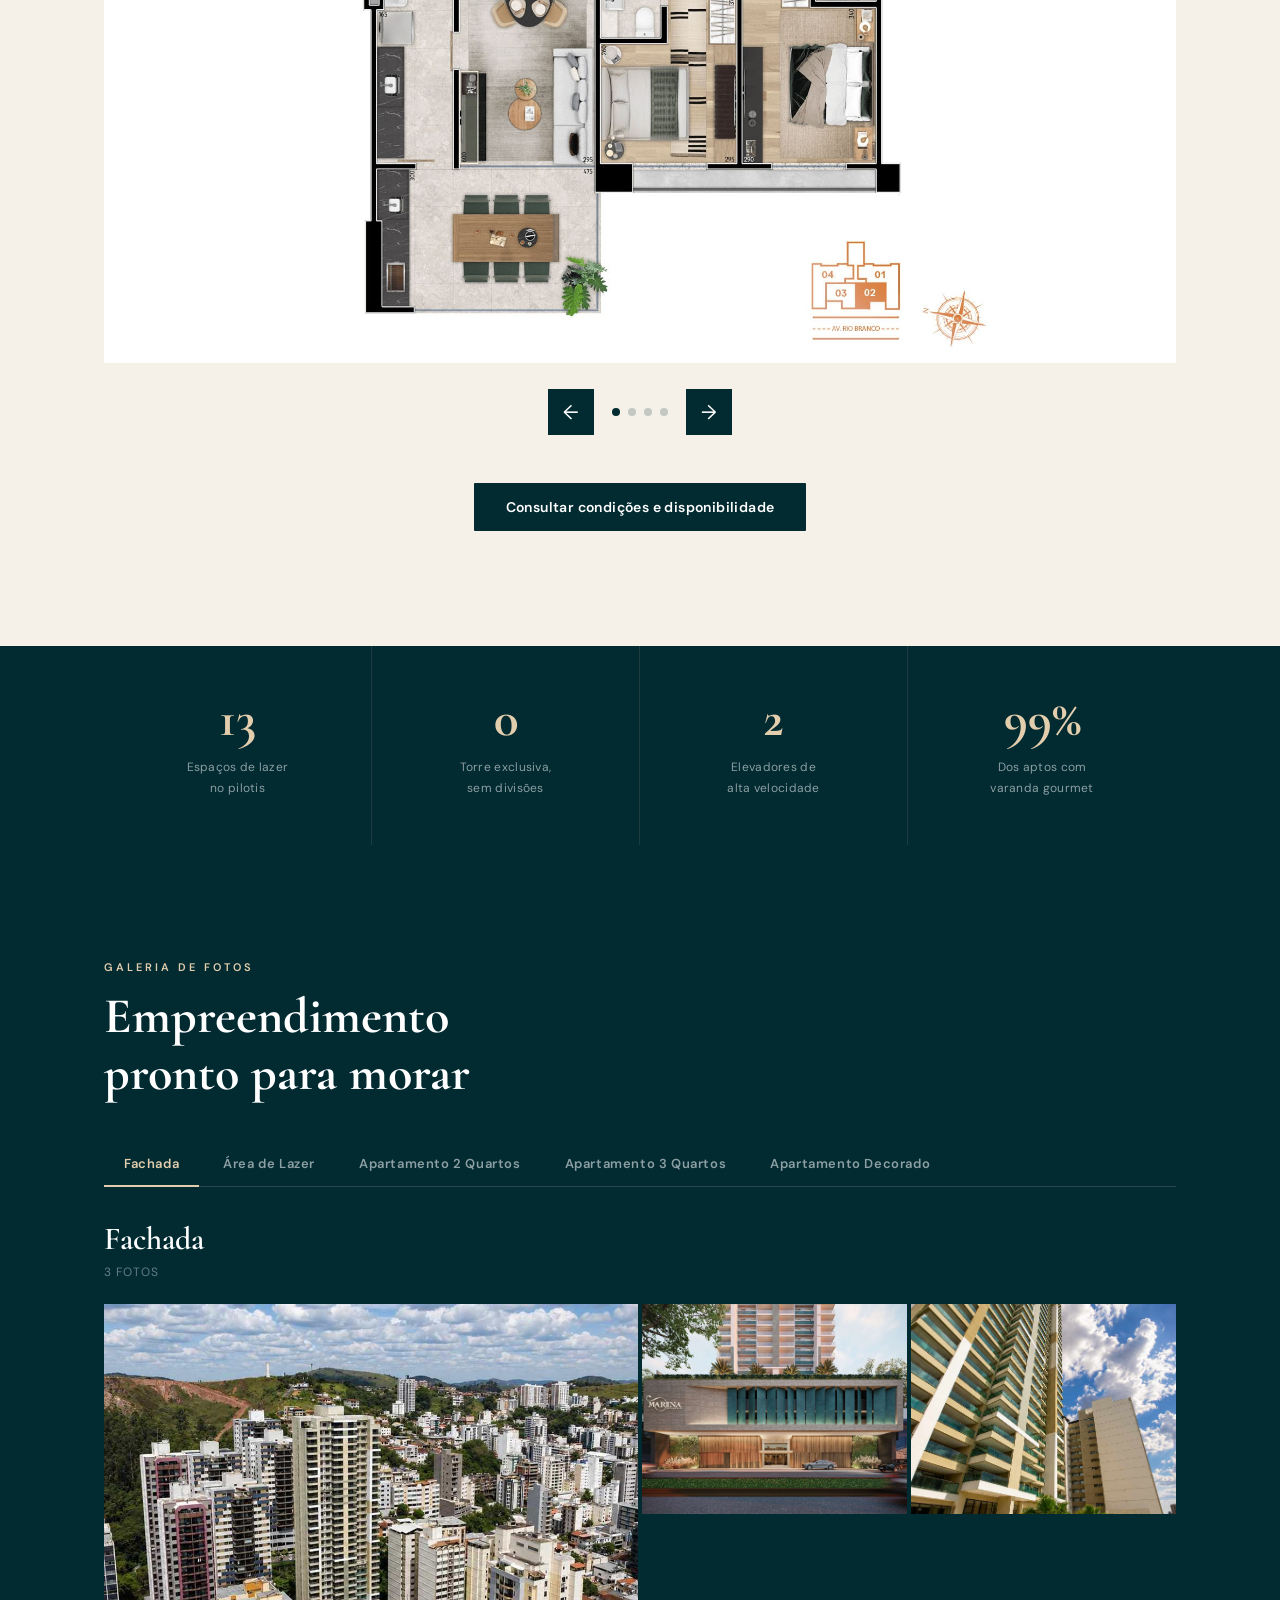
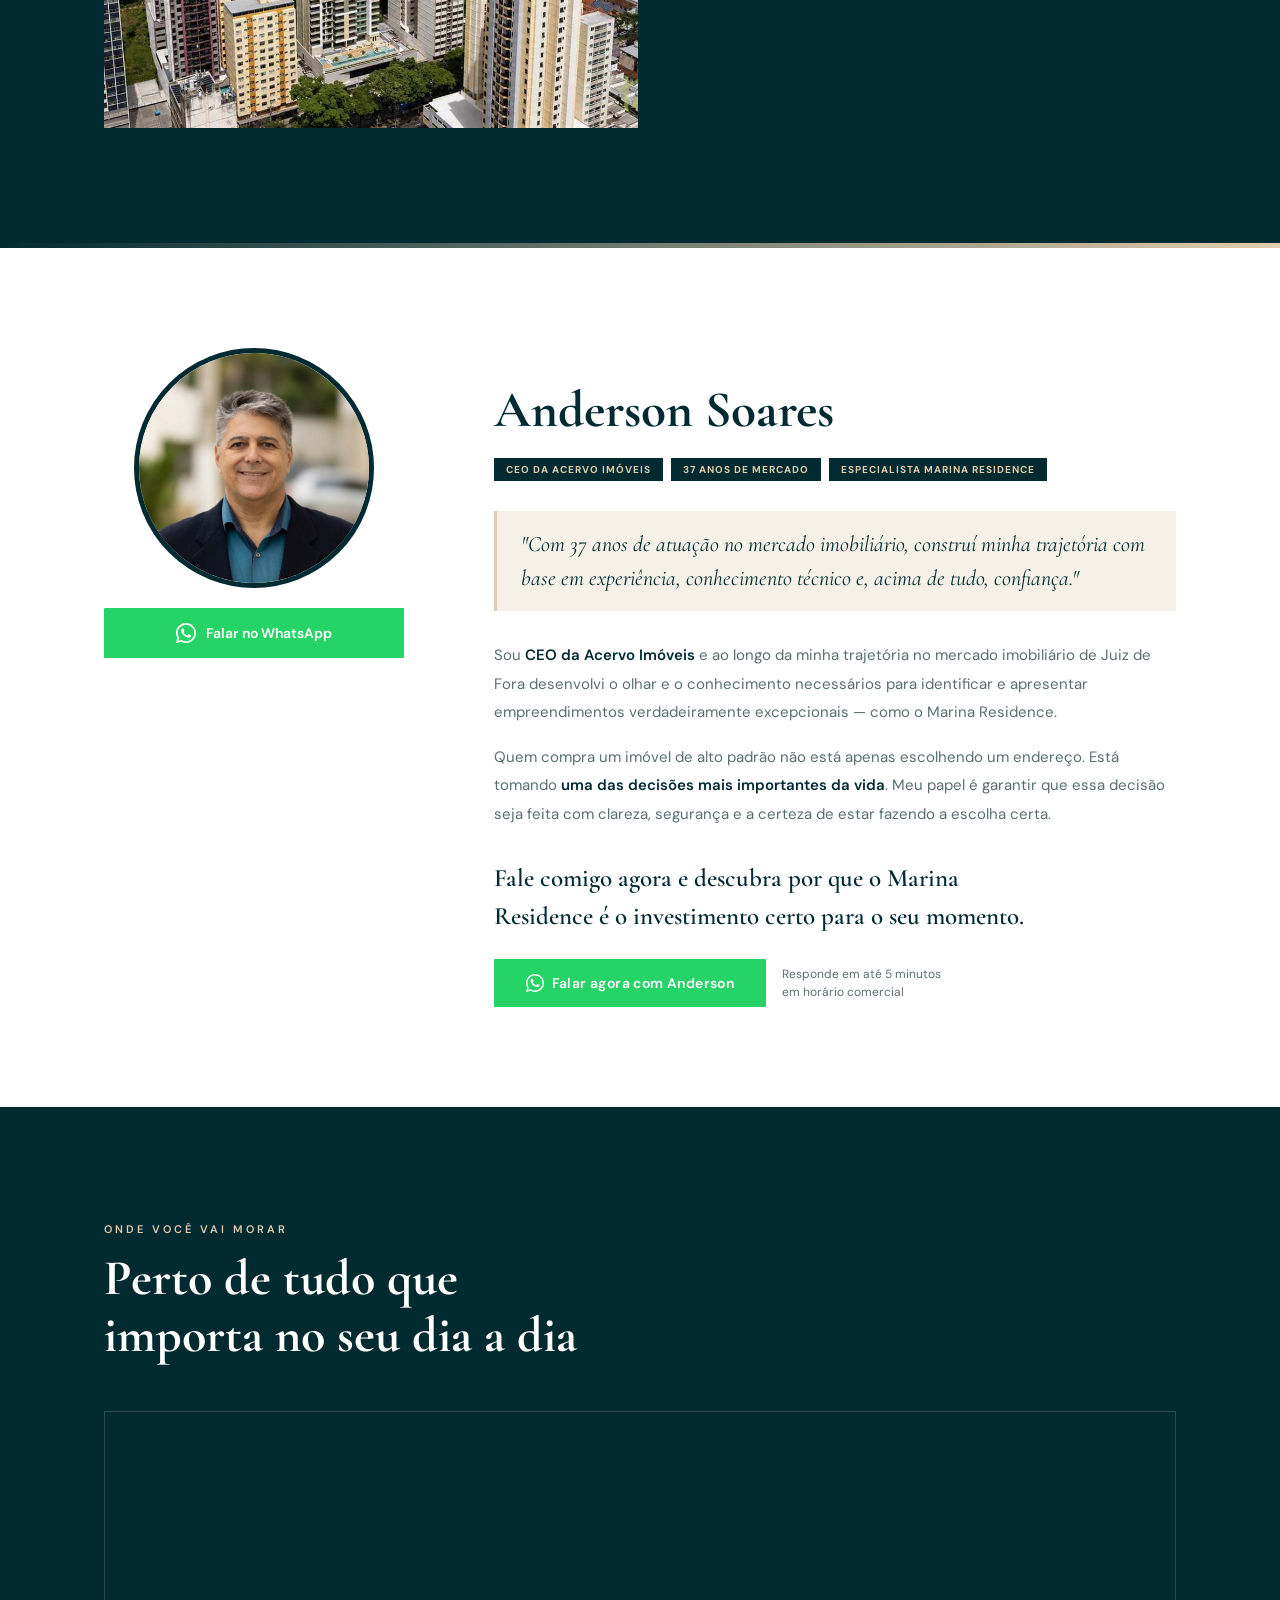
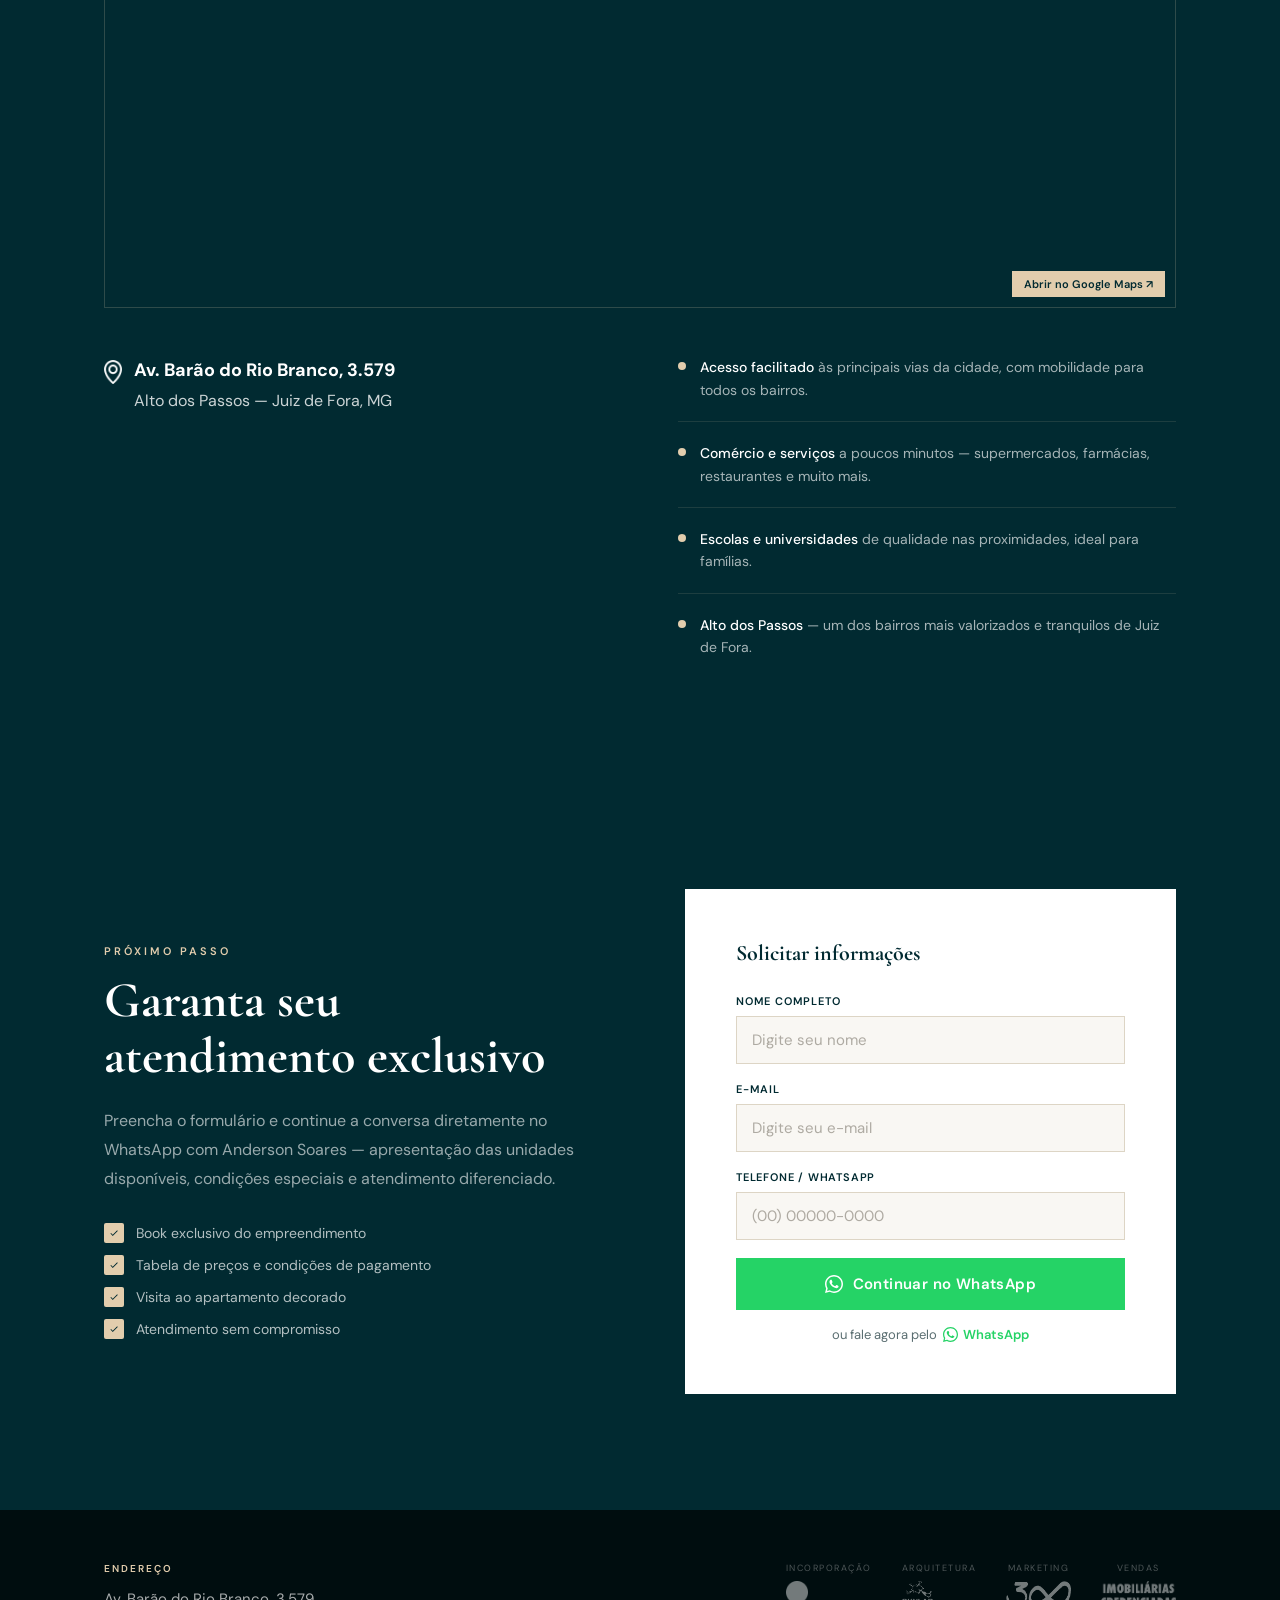
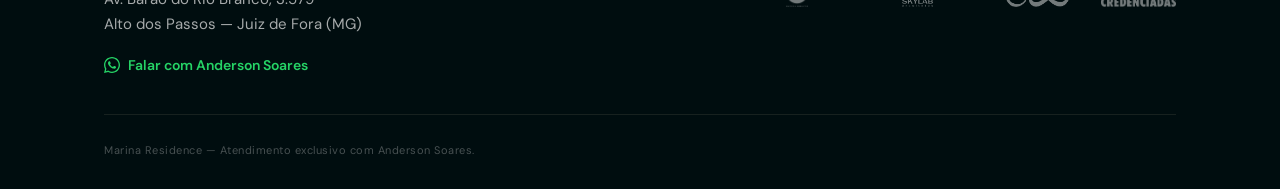
==== commit e7d2b31b: "Restaura index.html (renomeado acidentalmente para index.html.html) Co-Authored-By: Claude Fable 5 <" ====
--- a/index.html
+++ b/index.html
@@ -18,23 +18,58 @@
         html { scroll-behavior: smooth; }
         body {
             font-family: 'DM Sans', sans-serif;
-            color: #1C2B2D;
-            background: #F9F7F3; /* off-white — nunca branco puro */
+            color: var(--ink);
+            background: var(--offwhite); /* off-white — nunca branco puro */
             overflow-x: hidden;
         }
         img { max-width: 100%; height: auto; display: block; }
         a { text-decoration: none; color: inherit; }
         button { font-family: inherit; cursor: pointer; }
 
-        /* ===== VARIÁVEIS CSS ===== */
+        /* ═══════════════════════════════════════════════════════
+           PALETA DO EMPREENDIMENTO — troque as cores SOMENTE aqui.
+           Toda a página usa estas variáveis: alterar este bloco
+           reestiliza a LP inteira (botões, fundos, filetes,
+           transparências, formulário e rodapé).
+
+           Regras da identidade (CLAUDE_Skill_imobaltopadrao.md):
+           - Primária: tom escuro e sóbrio (petróleo, verde-musgo,
+             chumbo, vinho) — nunca preto puro, nunca azul genérico.
+           - Destaque: dourado envelhecido, champagne ou areia —
+             nunca amarelo vivo.
+           - Fundos: off-white — nunca branco puro (#FFF).
+
+           Dica: o testador de paleta do arquivo
+           DESIGN_SYSTEM_Anderson_Soares.html gera este bloco pronto.
+        ═══════════════════════════════════════════════════════ */
         :root {
-            /* Cores principais */
-            --dark:       #012A31;  /* verde-petróleo profundo */
-            --dark-hover: #023540;
-            --gold:       #E2CDAD;  /* champagne / dourado envelhecido */
-            --gold-dark:  #C9B08A;
-            --cream:      #F5F0E8;  /* off-white quente */
-            --muted:      #5A6E71;  /* texto secundário */
+            /* ── Cor primária (fundos escuros, títulos, botões) ── */
+            --dark:         #012A31;      /* verde-petróleo profundo */
+            --dark-hover:   #023540;      /* hover do botão escuro */
+            --dark-rgb:     1, 42, 49;    /* a MESMA primária em R,G,B — usada nas transparências */
+            --dark-deep:    #0A1F23;      /* fundo dos itens da galeria */
+            --footer-bg:    #000D0F;      /* fundo do rodapé (primária quase preta) */
+
+            /* ── Cor de destaque (preços, eyebrows, detalhes) ── */
+            --gold:         #E2CDAD;      /* champagne / dourado envelhecido */
+            --gold-dark:    #C9B08A;      /* hover do dourado, destaque em fundo claro */
+            --gold-rgb:     226, 205, 173; /* o MESMO destaque em R,G,B — usado nas transparências */
+
+            /* ── Neutros (fundos claros e textos) ── */
+            --cream:        #F5F0E8;      /* fundo de seções claras e citações */
+            --offwhite:     #F9F7F3;      /* fundo geral — nunca branco puro */
+            --ink:          #1C2B2D;      /* texto principal em fundo claro */
+            --muted:        #5A6E71;      /* texto secundário */
+            --field-border: #DDD5C5;      /* borda dos campos do formulário */
+            --placeholder:  #AEAAA2;      /* texto de exemplo dentro dos campos */
+
+            /* ── Cores fixas — NÃO alterar entre empreendimentos ── */
+            --wa:           #25D366;      /* verde oficial do WhatsApp */
+            --wa-hover:     #1DAA57;
+            --wa-light:     #5FE58C;
+            --wa-rgb:       37, 211, 102;
+            --status-dot:   #5FCF80;      /* ponto verde pulsante do badge do hero */
+
             /* Espaçamento e grid */
             --pad:        clamp(64px, 9vw, 120px);
             --wrap:       1200px;
@@ -57,7 +92,7 @@
             }
             #cursor-dot.expanded {
                 width: 22px; height: 22px;
-                background: rgba(226,205,173,.15);
+                background: rgba(var(--gold-rgb),.15);
                 border: 1.5px solid var(--gold);
             }
             #cursor-dot.hidden { opacity: 0; }
@@ -133,8 +168,8 @@
         .btn-gold:hover  { background: var(--gold-dark); }
         .btn-dark        { background: var(--dark);  color: #fff; }
         .btn-dark:hover  { background: var(--dark-hover); }
-        .btn-green       { background: #25D366; color: #fff; }
-        .btn-green:hover { background: #1DAA57; }
+        .btn-green       { background: var(--wa); color: #fff; }
+        .btn-green:hover { background: var(--wa-hover); }
         .btn svg { width: 18px; height: 18px; fill: currentColor; flex-shrink: 0; }
 
         /* ===== HEADER ===== */
@@ -180,7 +215,7 @@
         .h-avatar {
             width: 36px; height: 36px;
             border-radius: 50%;
-            border: 2px solid rgba(226,205,173,.45);
+            border: 2px solid rgba(var(--gold-rgb),.45);
             flex-shrink: 0;
             overflow: hidden;
         }
@@ -241,9 +276,9 @@
             inset: 0;
             background: linear-gradient(
                 180deg,
-                rgba(1,42,49,.80) 0%,
-                rgba(1,42,49,.55) 50%,
-                rgba(1,42,49,.82) 100%
+                rgba(var(--dark-rgb),.80) 0%,
+                rgba(var(--dark-rgb),.55) 50%,
+                rgba(var(--dark-rgb),.82) 100%
             );
         }
         /* Conteúdo do hero centralizado em coluna única */
@@ -273,7 +308,7 @@
         .hero-eyebrow::before {
             content: '';
             width: 7px; height: 7px;
-            background: #5FCF80;
+            background: var(--status-dot);
             border-radius: 50%;
             animation: blink 2s ease-in-out infinite;
         }
@@ -331,7 +366,7 @@
             color: var(--gold);
             line-height: 1;
         }
-        .hp-sep { width: 1px; background: rgba(226,205,173,.28); }
+        .hp-sep { width: 1px; background: rgba(var(--gold-rgb),.28); }
 
         /* Vídeo do empreendimento no hero (16:9, sem autoplay) */
         .hero-video {
@@ -339,7 +374,7 @@
             aspect-ratio: 16 / 9;
             background: #000;
             box-shadow: 0 16px 56px rgba(0,0,0,.42);
-            border: 1px solid rgba(226,205,173,.25);
+            border: 1px solid rgba(var(--gold-rgb),.25);
         }
         .hero-video iframe {
             width: 100%;
@@ -386,7 +421,7 @@
         .n-item {
             padding: 48px 20px;
             text-align: center;
-            border-right: 1px solid rgba(226,205,173,.12);
+            border-right: 1px solid rgba(var(--gold-rgb),.12);
         }
         .n-item:last-child { border-right: none; }
         .n-val {
@@ -446,7 +481,7 @@
             justify-content: center;
             gap: 10px;
             padding: 15px 20px;
-            background: #25D366;
+            background: var(--wa);
             color: #fff;
             font-family: 'DM Sans', sans-serif;
             font-size: 14px;
@@ -456,7 +491,7 @@
             transition: background .2s, transform .15s;
             cursor: pointer;
         }
-        .btn-wa-lg:hover { background: #1DAA57; transform: translateY(-2px); }
+        .btn-wa-lg:hover { background: var(--wa-hover); transform: translateY(-2px); }
         .btn-wa-lg svg { width: 20px; height: 20px; fill: #fff; flex-shrink: 0; }
         /* Coluna direita */
         .corretor-v2-right { padding-top: 8px; }
@@ -538,7 +573,7 @@
         .s-dot {
             width: 8px; height: 8px;
             border-radius: 50%;
-            background: rgba(1,42,49,.2);
+            background: rgba(var(--dark-rgb),.2);
             border: none;
             cursor: pointer;
             transition: background .2s;
@@ -555,7 +590,7 @@
             gap: 4px;
             flex-wrap: wrap;
             margin-bottom: 32px;
-            border-bottom: 1px solid rgba(226,205,173,.18);
+            border-bottom: 1px solid rgba(var(--gold-rgb),.18);
         }
         .gal-tab {
             background: transparent;
@@ -606,7 +641,7 @@
             gap: 4px;
         }
         .ng-grid .g-item:first-child { grid-column: span 2; grid-row: span 2; }
-        .g-item { position: relative; overflow: hidden; cursor: pointer; background: #0A1F23; }
+        .g-item { position: relative; overflow: hidden; cursor: pointer; background: var(--dark-deep); }
         .g-item img {
             width: 100%; height: 100%;
             object-fit: cover;
@@ -616,13 +651,13 @@
         .g-over {
             position: absolute;
             inset: 0;
-            background: rgba(1,42,49,0);
+            background: rgba(var(--dark-rgb),0);
             display: flex;
             align-items: flex-end;
             padding: 16px;
             transition: background .35s;
         }
-        .g-item:hover .g-over { background: rgba(1,42,49,.52); }
+        .g-item:hover .g-over { background: rgba(var(--dark-rgb),.52); }
         .g-cap {
             color: #fff;
             font-size: 13px;
@@ -685,7 +720,7 @@
         .map-wrap {
             margin-top: 48px;
             position: relative;
-            border: 1px solid rgba(226,205,173,.2);
+            border: 1px solid rgba(var(--gold-rgb),.2);
         }
         .map-wrap iframe {
             width: 100%;
@@ -719,7 +754,7 @@
             align-items: flex-start;
             gap: 14px;
             padding-bottom: 20px;
-            border-bottom: 1px solid rgba(226,205,173,.12);
+            border-bottom: 1px solid rgba(var(--gold-rgb),.12);
         }
         .map-pt:last-child { border-bottom: none; padding-bottom: 0; }
         .map-dot {
@@ -774,8 +809,8 @@
         .field input {
             width: 100%;
             padding: 13px 15px;
-            border: 1px solid #DDD5C5;
-            background: #F9F7F3;
+            border: 1px solid var(--field-border);
+            background: var(--offwhite);
             font-family: 'DM Sans', sans-serif;
             font-size: 15px;
             color: var(--dark);
@@ -785,11 +820,11 @@
             transition: border-color .2s, background .2s;
         }
         .field input:focus { border-color: var(--dark); background: #fff; }
-        .field input::placeholder { color: #AEAAA2; }
+        .field input::placeholder { color: var(--placeholder); }
         .btn-submit {
             width: 100%;
             padding: 16px;
-            background: #25D366;
+            background: var(--wa);
             color: #fff;
             border: none;
             font-family: 'DM Sans', sans-serif;
@@ -804,7 +839,7 @@
             gap: 10px;
             transition: background .2s, transform .15s;
         }
-        .btn-submit:hover { background: #1DAA57; transform: translateY(-1px); }
+        .btn-submit:hover { background: var(--wa-hover); transform: translateY(-1px); }
         .btn-submit svg { width: 18px; height: 18px; fill: #fff; flex-shrink: 0; }
         .form-wa-alt {
             display: flex;
@@ -815,8 +850,8 @@
             font-size: 13px;
             color: var(--muted);
         }
-        .form-wa-alt a { color: #25D366; font-weight: 600; display: flex; align-items: center; gap: 5px; }
-        .form-wa-alt svg { width: 15px; height: 15px; fill: #25D366; }
+        .form-wa-alt a { color: var(--wa); font-weight: 600; display: flex; align-items: center; gap: 5px; }
+        .form-wa-alt svg { width: 15px; height: 15px; fill: var(--wa); }
 
         /* ===== WHATSAPP FLUTUANTE ===== */
         #wa-float {
@@ -824,26 +859,26 @@
             bottom: 28px; right: 28px;
             z-index: 300;
             width: 58px; height: 58px;
-            background: #25D366;
+            background: var(--wa);
             border-radius: 50%;
             display: flex;
             align-items: center;
             justify-content: center;
-            box-shadow: 0 4px 22px rgba(37,211,102,.38);
+            box-shadow: 0 4px 22px rgba(var(--wa-rgb),.38);
             transition: transform .2s, box-shadow .2s;
         }
-        #wa-float:hover { transform: scale(1.1); box-shadow: 0 6px 30px rgba(37,211,102,.55); }
+        #wa-float:hover { transform: scale(1.1); box-shadow: 0 6px 30px rgba(var(--wa-rgb),.55); }
         #wa-float svg { width: 30px; height: 30px; fill: #fff; }
 
         /* ===== FOOTER ===== */
-        footer { background: #000D0F; padding: 52px 0 32px; }
+        footer { background: var(--footer-bg); padding: 52px 0 32px; }
         .ft-inner {
             display: grid;
             grid-template-columns: 1fr auto;
             gap: 40px;
             align-items: start;
             padding-bottom: 36px;
-            border-bottom: 1px solid rgba(226,205,173,.1);
+            border-bottom: 1px solid rgba(var(--gold-rgb),.1);
             margin-bottom: 28px;
         }
         .ft-label {
@@ -863,10 +898,10 @@
             gap: 8px;
             font-size: 14px;
             font-weight: 600;
-            color: #25D366;
+            color: var(--wa);
             transition: color .2s;
         }
-        .ft-contact a:hover { color: #5FE58C; }
+        .ft-contact a:hover { color: var(--wa-light); }
         .ft-contact svg { width: 16px; height: 16px; fill: currentColor; }
         .ft-logos { display: flex; gap: 30px; align-items: center; flex-wrap: wrap; justify-content: flex-end; }
         .ft-logo { text-align: center; }
@@ -897,7 +932,7 @@
             .hero-inner { padding-top: 96px; padding-bottom: 72px; }
             .numbers-grid { grid-template-columns: repeat(2,1fr); }
             .n-item:nth-child(2) { border-right: none; }
-            .n-item:nth-child(3),.n-item:nth-child(4) { border-top: 1px solid rgba(226,205,173,.12); }
+            .n-item:nth-child(3),.n-item:nth-child(4) { border-top: 1px solid rgba(var(--gold-rgb),.12); }
             .corretor-v2-grid { grid-template-columns: 1fr; }
             .corretor-v2-left { flex-direction: row; flex-wrap: wrap; justify-content: center; }
             /* Abas da galeria: carrossel horizontal deslizável */
